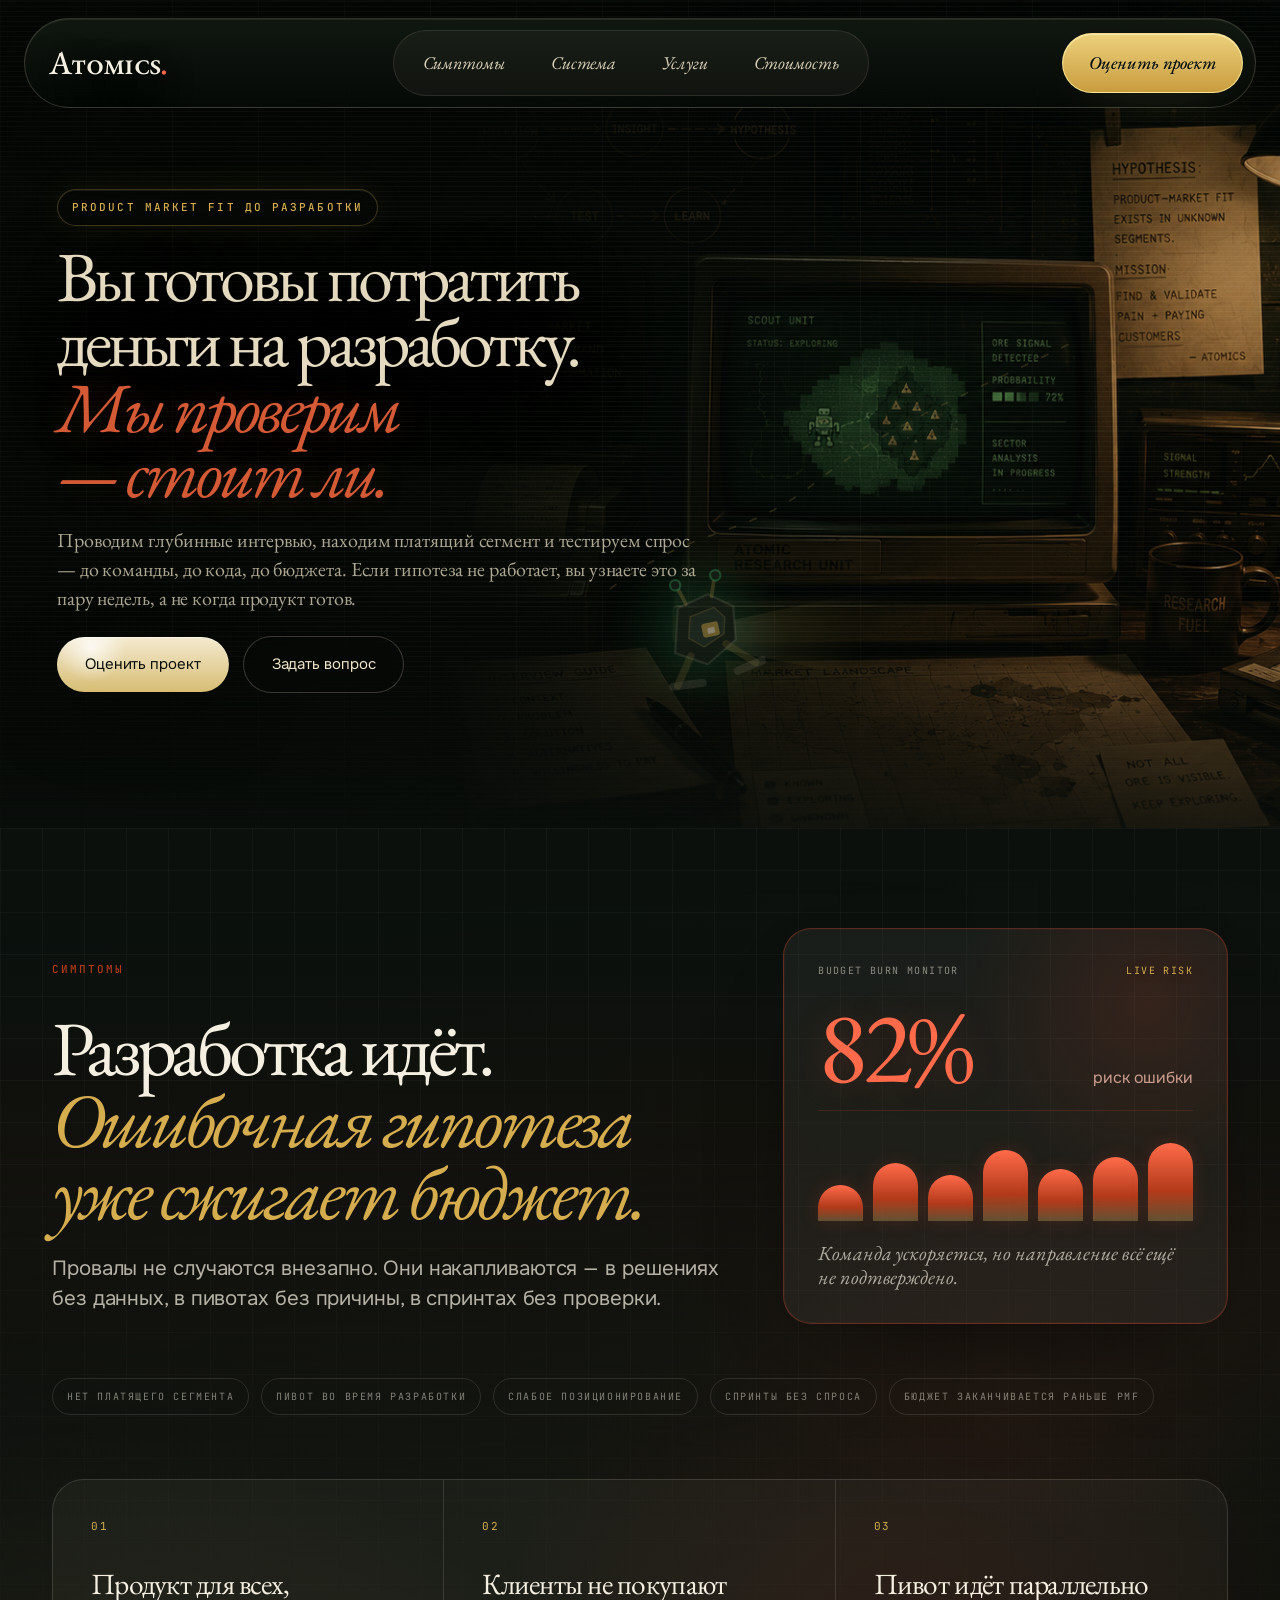
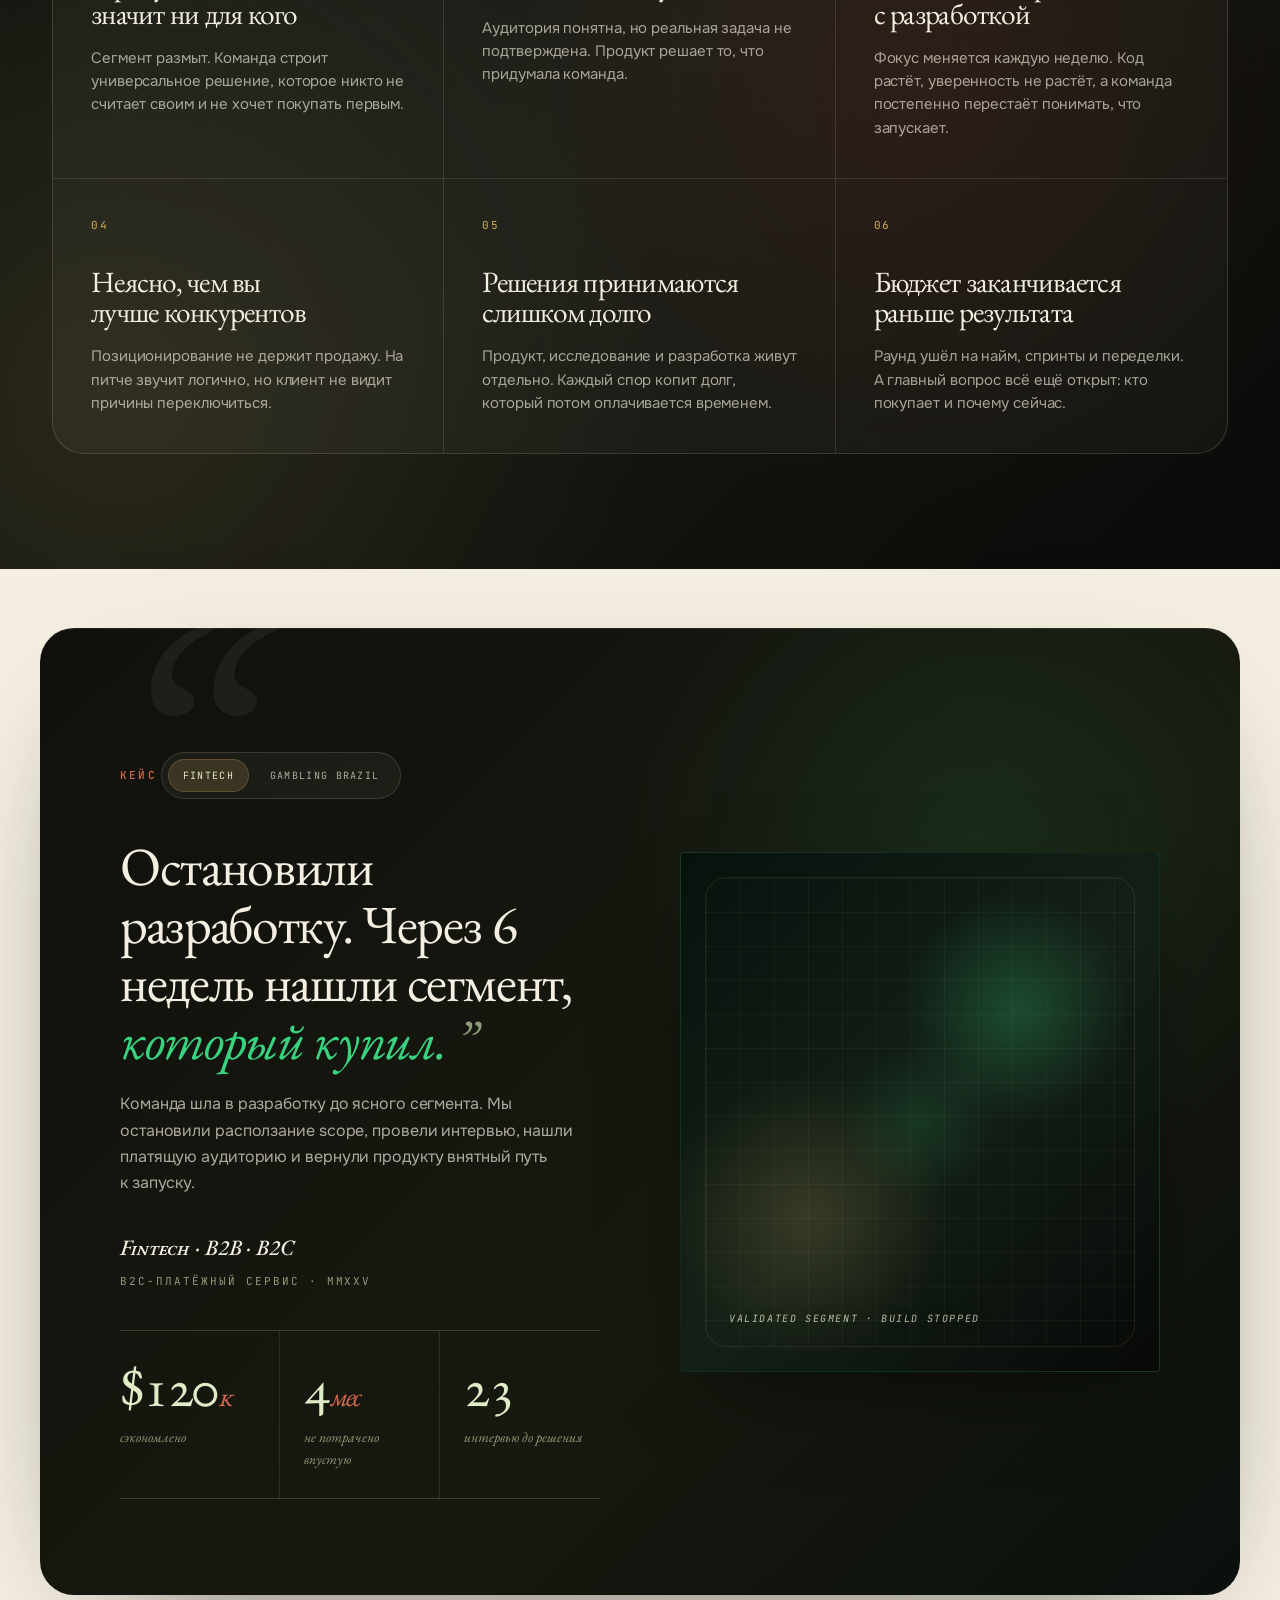
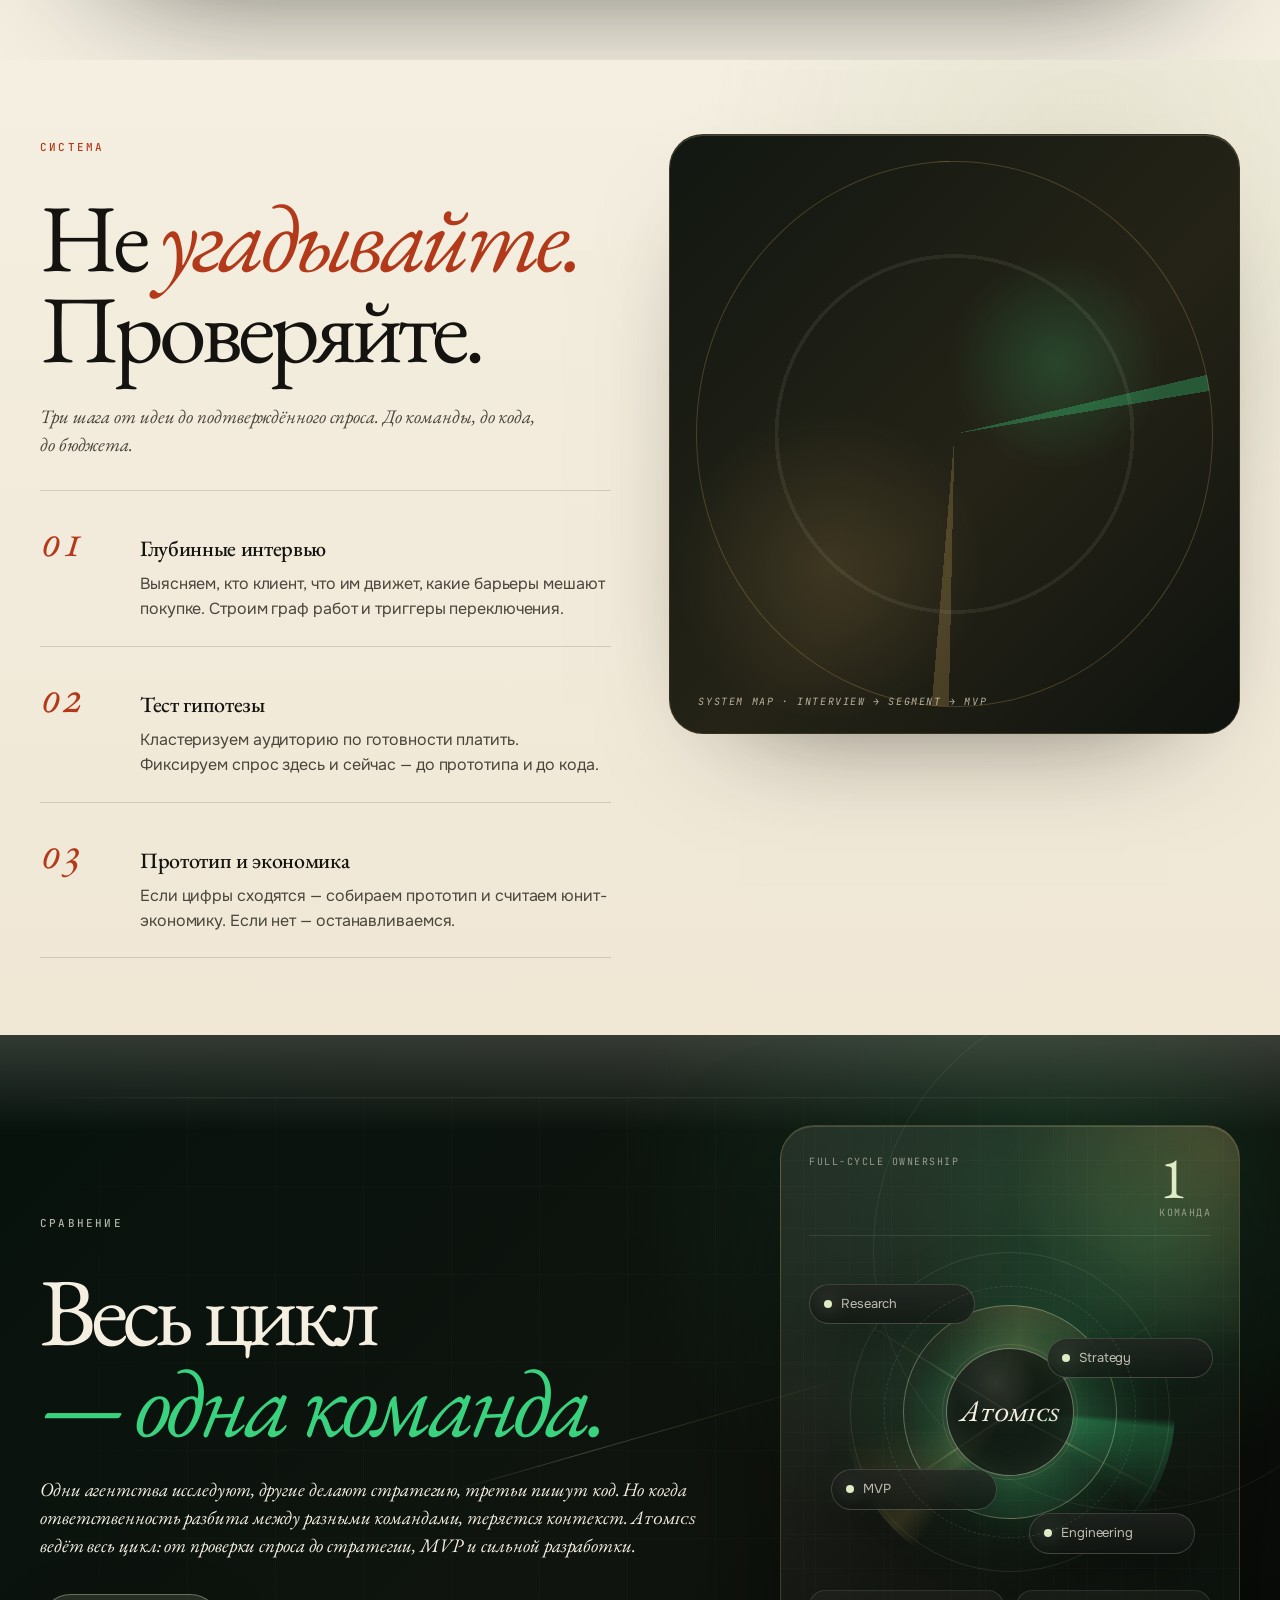
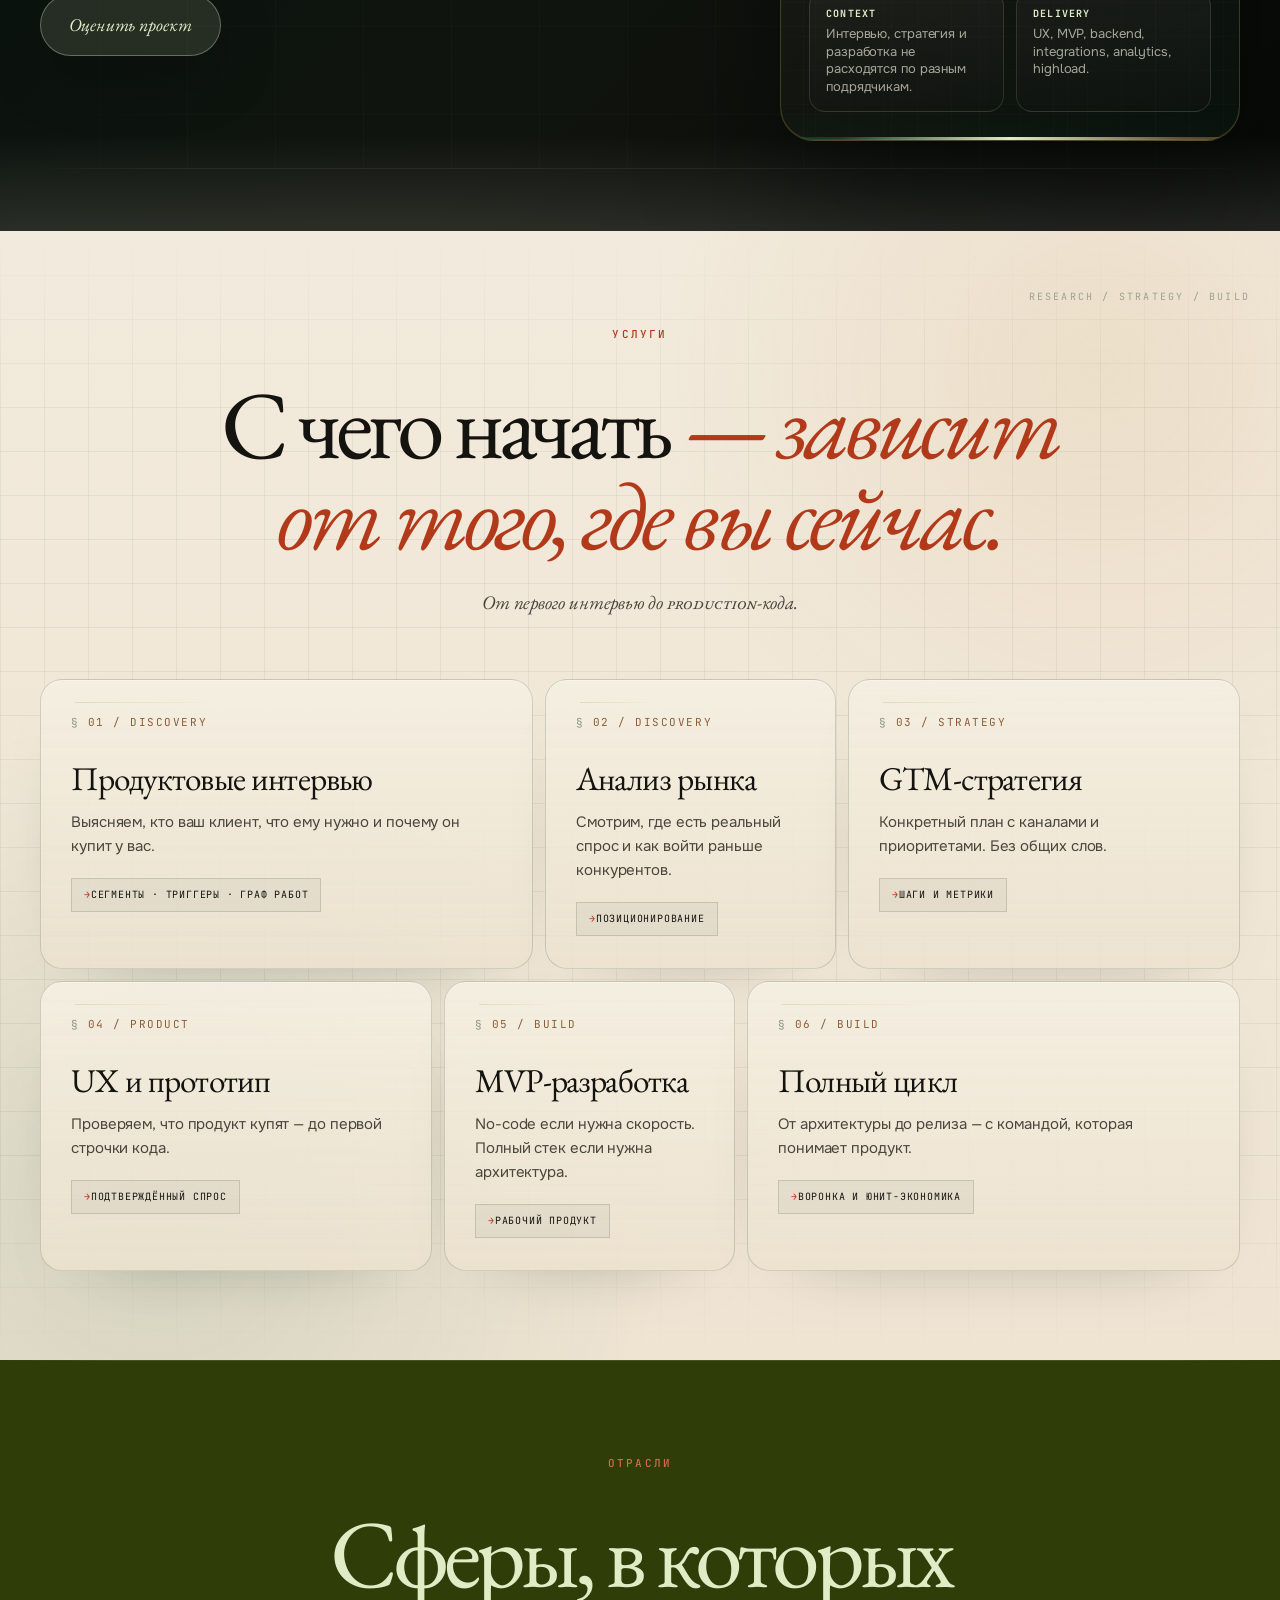
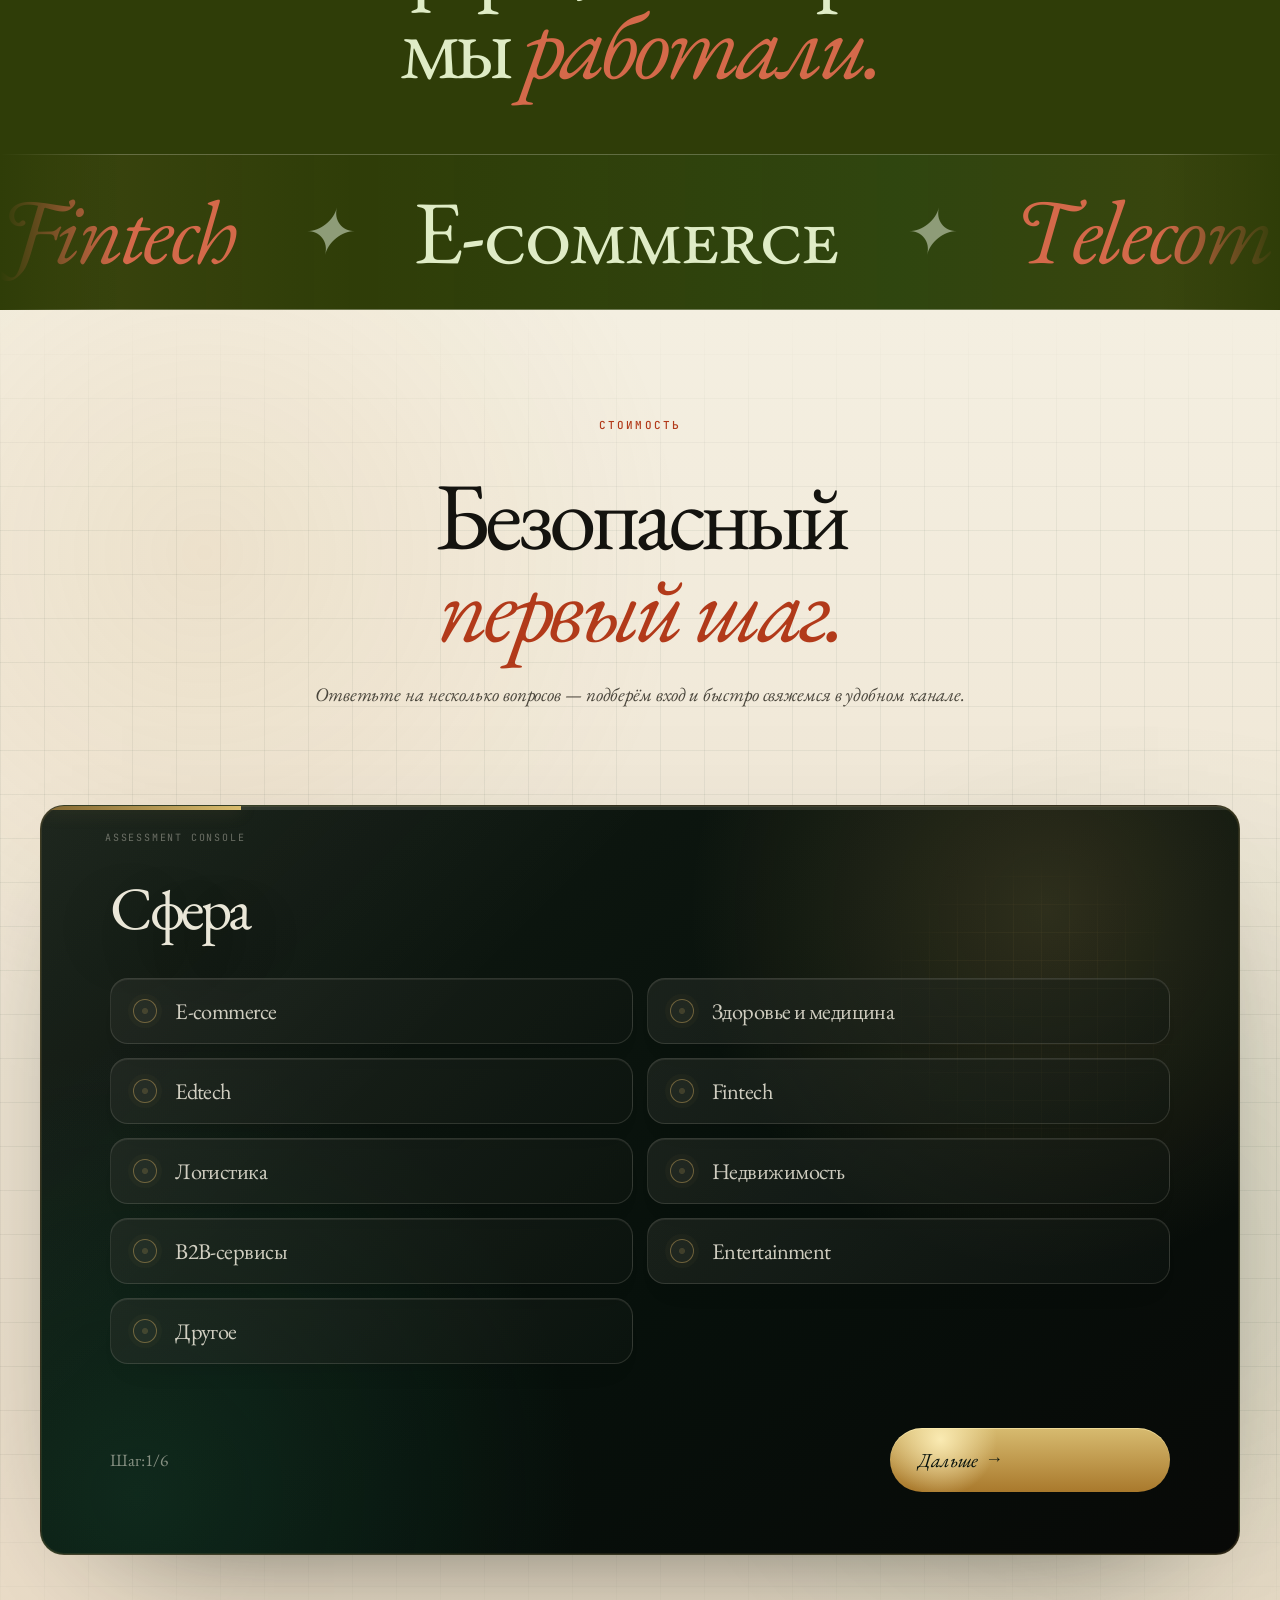
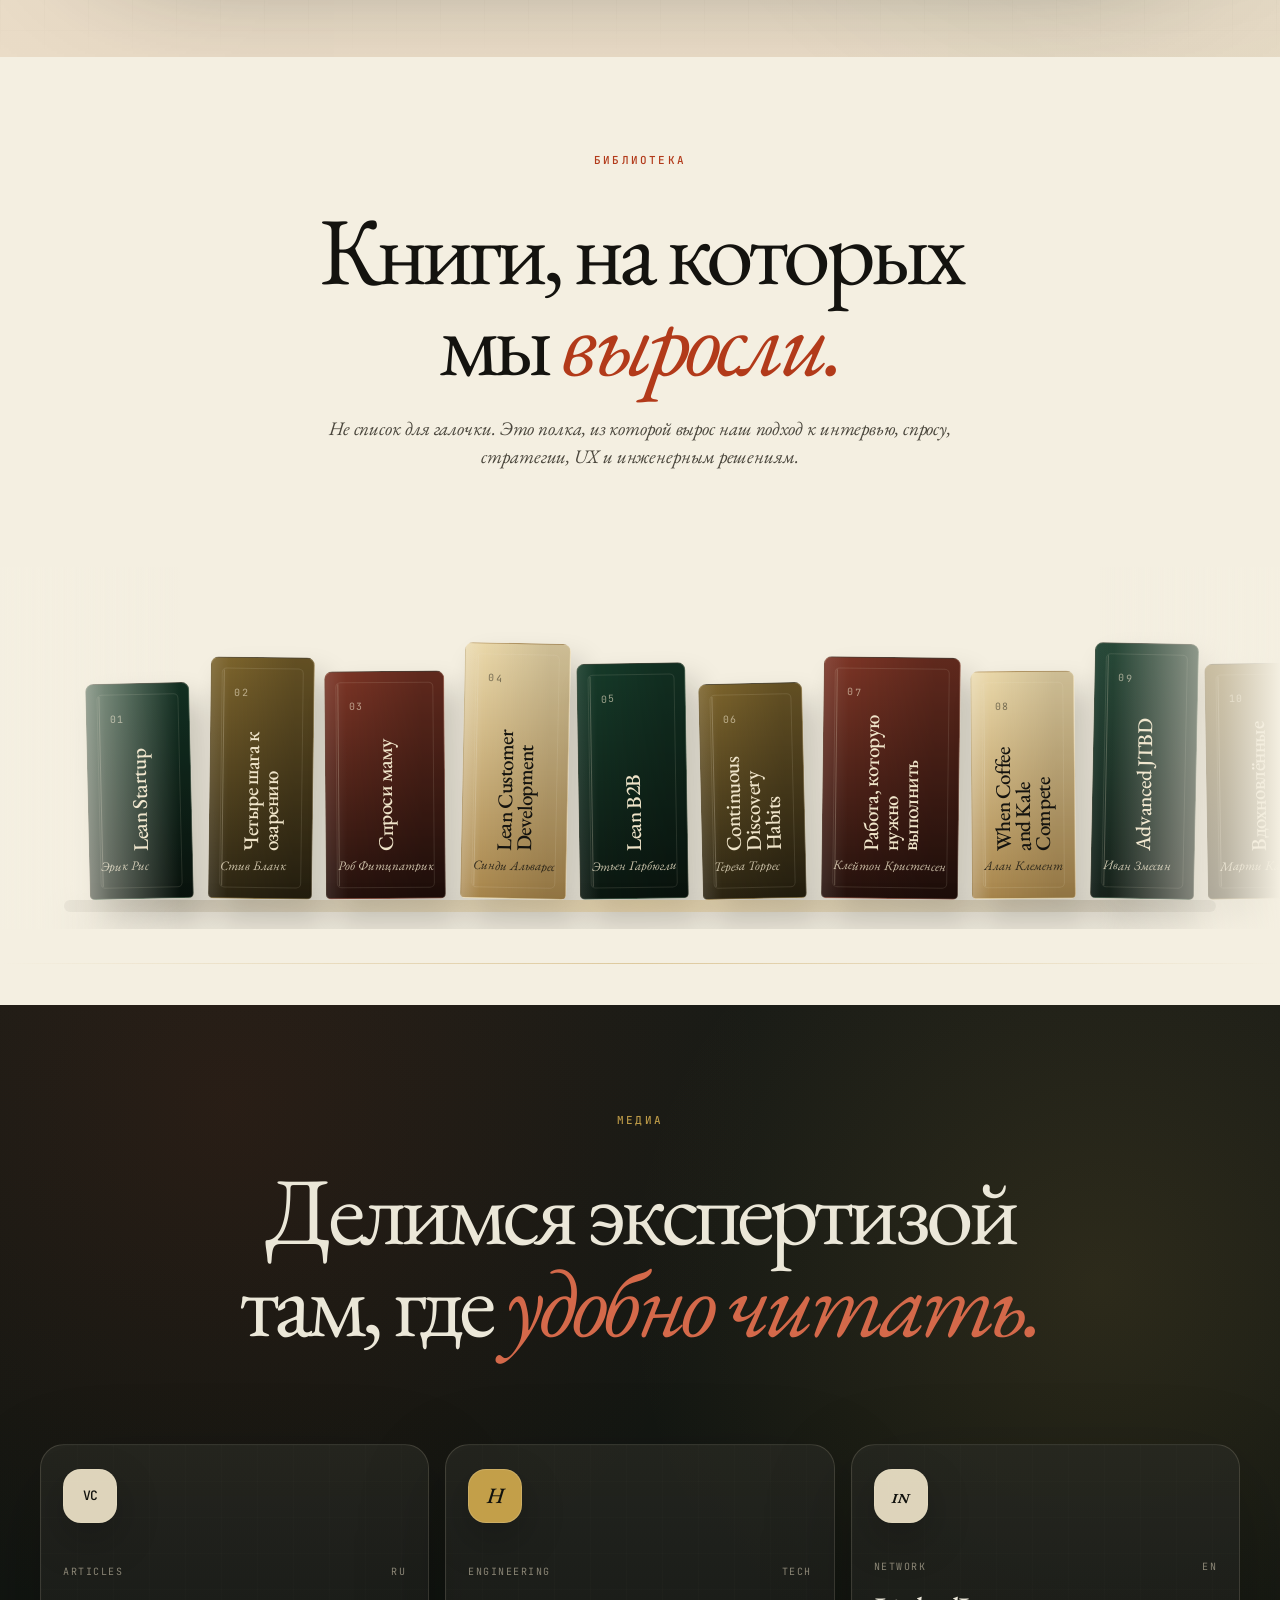
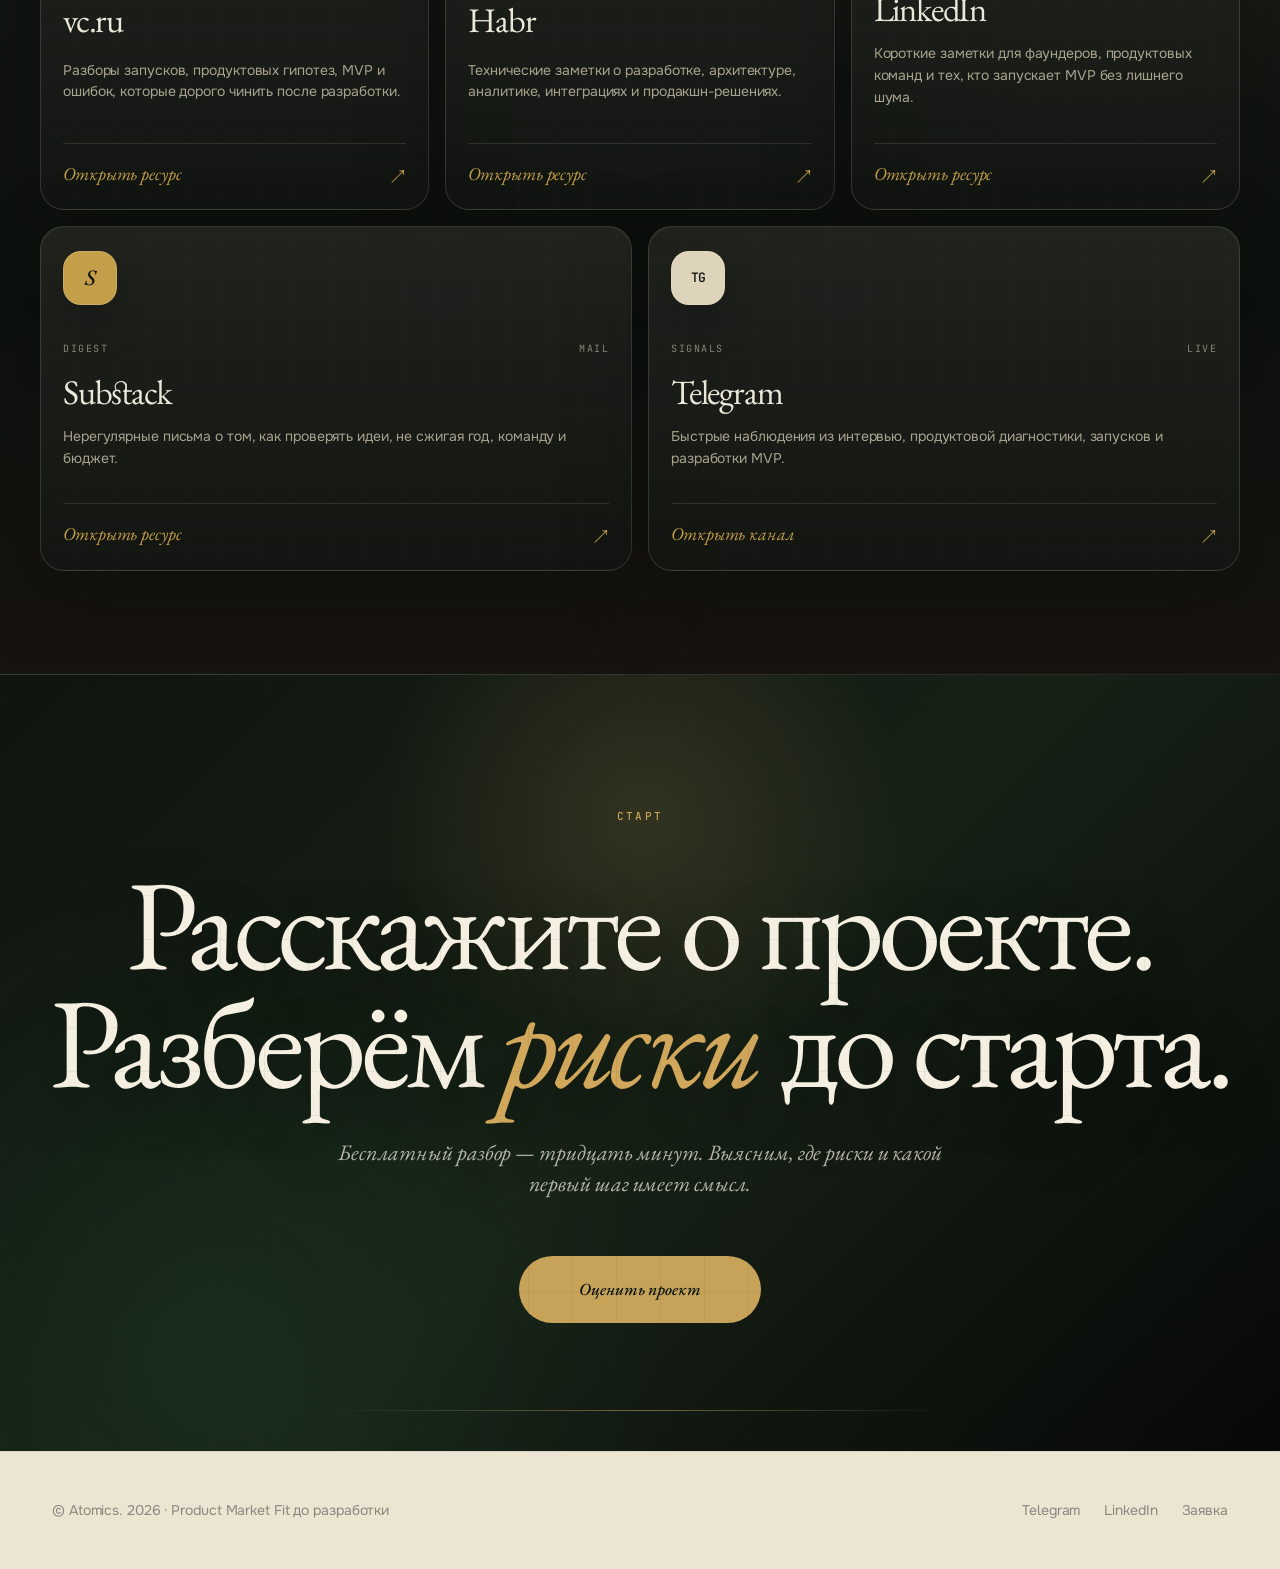
==== index.html @ ca7e8f93 "Update symptoms copy" ====
<!doctype html>
<html lang="ru">
<head>
<meta charset="utf-8" />
<meta name="viewport" content="width=device-width, initial-scale=1" />
<title>Atomics — Product Market Fit до разработки</title>
<meta name="description" content="Atomics проверяет product-market fit до разработки: интервью, сегмент, спрос, MVP и сильная инженерная реализация." />
<meta property="og:title" content="Atomics — Product Market Fit до разработки" />
<meta property="og:description" content="Проверяем гипотезу, находим платящий сегмент и только потом строим продукт." />
<meta property="og:type" content="website" />
<meta name="theme-color" content="#07100b" />
<link rel="icon" href="data:image/svg+xml,%3Csvg xmlns='http://www.w3.org/2000/svg' viewBox='0 0 64 64'%3E%3Crect width='64' height='64' rx='14' fill='%2307100b'/%3E%3Cpath d='M32 10 50 22v20L32 54 14 42V22Z' fill='none' stroke='%23d5ad4f' stroke-width='4'/%3E%3Ccircle cx='32' cy='32' r='8' fill='%23ba4727'/%3E%3C/svg%3E">
<link rel="preconnect" href="https://fonts.googleapis.com">
<link rel="preconnect" href="https://fonts.gstatic.com" crossorigin>
<link href="https://fonts.googleapis.com/css2?family=EB+Garamond:ital,wght@0,400;0,500;1,400;1,500&family=Onest:wght@400&family=JetBrains+Mono:wght@400;500&display=swap" rel="stylesheet">
<style>
:root {
  --paper: #F4EFE1;
  --paper-deep: #ECE5D2;
  --white: #FBF8EF;
  --black: #0F0E0B;
  --ink: #14130F;
  --ink-soft: #4A463C;
  --ink-mute: #8A8473;
  --line: rgba(15,14,11,0.14);
  --line-soft: rgba(15,14,11,0.08);
  --card: rgba(15,14,11,0.045);
  --card-strong: rgba(15,14,11,0.07);
  --olive: #485C11;
  --olive-hover: #5a721a;
  --olive-deep: #2F3D08;
  --sage: #8E9C78;
  --pale: #DFECC6;
  --rust: #B23A1A;
  --rust-soft: #D4694A;
  --serif: "EB Garamond", "Times New Roman", serif;
  --sans: "Onest", ui-sans-serif, system-ui, sans-serif;
  --mono: "JetBrains Mono", ui-monospace, "SF Mono", Menlo, monospace;
}

* { box-sizing: border-box; margin: 0; padding: 0; }
html { scroll-behavior: smooth; scroll-padding-top: 100px; max-width: 100%; overflow-x: clip; }
body {
  font-family: var(--sans);
  background: var(--paper);
  color: var(--ink);
  font-size: 16px;
  line-height: 1.55;
  -webkit-font-smoothing: antialiased;
  text-rendering: optimizeLegibility;
  font-feature-settings: "kern", "ss01";
  font-optical-sizing: auto;
  background-image:
    radial-gradient(circle at 20% 8%, rgba(178, 58, 26, 0.04), transparent 45%),
    radial-gradient(circle at 90% 70%, rgba(72, 92, 17, 0.045), transparent 50%);
  background-attachment: fixed;
  max-width: 100%;
  overflow-x: clip;
}
body::before {
  content: "";
  position: fixed; inset: 0;
  pointer-events: none;
  background-image: url("data:image/svg+xml;utf8,<svg xmlns='http://www.w3.org/2000/svg' width='180' height='180'><filter id='n'><feTurbulence type='fractalNoise' baseFrequency='0.85' numOctaves='2' stitchTiles='stitch'/><feColorMatrix values='0 0 0 0 0.06   0 0 0 0 0.05   0 0 0 0 0.04   0 0 0 0.16 0'/></filter><rect width='100%' height='100%' filter='url(%23n)'/></svg>");
  opacity: 0.45;
  mix-blend-mode: multiply;
  z-index: 1;
}
body > * { position: relative; z-index: 2; }
a { color: inherit; text-decoration: none; }
img { display: block; max-width: 100%; }
button { font-family: inherit; cursor: pointer; }

/* Garamond rendering */
.serif, h1, h2, h3, .num, .big-num, .calc-rec-title, .book-title, .dark-quote, .pullquote {
  font-feature-settings: "liga", "dlig", "kern";
}
em.swash, .italic-em {
  font-style: italic;
  font-family: var(--serif);
  font-feature-settings: "liga", "dlig", "swsh", "salt", "kern";
  color: var(--rust);
}

/* Tabular figures for stats */
.num, .big-num, .dark-stat .n, .calc-rec-title { font-variant-numeric: oldstyle-nums proportional-nums; }
.mono-num { font-family: var(--mono); font-variant-numeric: tabular-nums lining-nums; }

/* Decorative ornaments */
.ornament {
  text-align: center;
  font-family: var(--serif);
  font-style: italic;
  font-size: 28px;
  color: var(--ink-mute);
  letter-spacing: 1.2em;
  padding: 32px 0;
  user-select: none;
}
.ornament::before { content: "❋ ❋ ❋"; }
.ornament-rule {
  display: flex; align-items: center; justify-content: center;
  gap: 24px; padding: 48px 0;
}
.ornament-rule::before, .ornament-rule::after {
  content: ""; flex: 0 0 80px; height: 1px; background: var(--line);
}
.ornament-rule span {
  font-family: var(--serif); font-style: italic;
  font-size: 22px; color: var(--ink-mute);
}

.wrap { max-width: 1320px; margin: 0 auto; padding: 0 40px; }
@media (max-width: 720px) { .wrap { padding: 0 20px; } }

/* === TOP BAR === */
.topbar {
  padding: 32px 0;
  display: flex; align-items: center; justify-content: space-between;
}
.logo {
  font-family: var(--serif);
  font-weight: 500;
  font-size: 26px;
  letter-spacing: -0.015em;
  display: inline-flex; align-items: baseline; gap: 6px;
}
.logo em {
  font-style: italic;
  color: var(--rust);
  font-feature-settings: "swsh", "salt";
}
.logo::after {
  content: "·";
  margin-left: 4px;
  font-family: var(--mono);
  font-size: 11px;
  color: var(--ink-mute);
  letter-spacing: 0.1em;
  align-self: center;
}
.btn {
  display: inline-flex; align-items: center; gap: 10px;
  padding: 14px 28px;
  border-radius: 999px;
  font-family: var(--serif);
  font-size: 17px;
  font-weight: 500;
  font-style: italic;
  letter-spacing: -0.005em;
  border: 0; cursor: pointer;
  transition: background .25s, transform .25s, color .25s;
}
.btn-olive { background: var(--olive-deep); color: var(--paper); }
.btn-olive:hover { background: var(--rust); }
.btn-black { background: var(--ink); color: var(--paper); }
.btn-black:hover { background: var(--rust); }
.btn-ghost { background: transparent; color: var(--ink); border: 1px solid var(--ink); }
.btn-ghost:hover { border-color: var(--rust); color: var(--rust); }
.btn .arr {
  display: inline-block;
  font-size: 12px;
  transform: translateY(-1px);
}

/* === FLOATING NAV === */
.float-nav {
  position: fixed;
  top: 24px; left: 50%;
  transform: translateX(-50%);
  z-index: 100;
  display: flex; align-items: center; gap: 2px;
  padding: 6px;
  background: rgba(244, 239, 225, 0.82);
  backdrop-filter: blur(18px) saturate(140%);
  border: 1px solid var(--line);
  border-radius: 999px;
  box-shadow: 0 12px 40px -12px rgba(15,14,11,0.18);
}
.float-nav a {
  padding: 10px 20px;
  border-radius: 999px;
  font-family: var(--serif);
  font-size: 16px; font-weight: 400;
  font-style: italic;
  letter-spacing: 0.005em;
  transition: background .2s, color .2s;
}
.float-nav a:hover { background: rgba(0,0,0,0.06); }
.float-nav a.active { background: var(--card-strong); }
@media (max-width: 880px) {
  .float-nav { display: none; }
}

/* === HERO === */
.hero {
  padding: 40px 0 60px;
  text-align: center;
  position: relative;
}
.hero-eyebrow {
  font-family: var(--mono);
  font-size: 11px;
  letter-spacing: 0.18em;
  color: var(--ink-soft);
  text-transform: uppercase;
  margin-bottom: 56px;
  display: inline-flex; align-items: center; gap: 14px;
  opacity: 0; animation: rise .8s .1s ease-out forwards;
}
.hero-eyebrow::before, .hero-eyebrow::after {
  content: ""; width: 32px; height: 1px; background: var(--ink-mute);
}
.hero h1 {
  font-family: var(--serif);
  font-weight: 400;
  font-size: clamp(64px, 13vw, 200px);
  line-height: 0.92;
  letter-spacing: -0.035em;
  margin-bottom: 48px;
  font-feature-settings: "liga", "dlig", "kern", "salt";
  text-wrap: balance;
  opacity: 0; animation: rise 1s .25s cubic-bezier(.2,.7,.2,1) forwards;
}
.hero h1 em {
  font-style: italic;
  color: var(--rust);
  font-feature-settings: "liga", "dlig", "swsh", "salt";
  letter-spacing: -0.04em;
  display: inline-block;
  transform: translateY(0.02em);
}
.hero h1 .amp {
  font-style: italic;
  color: var(--olive);
  font-size: 0.85em;
  font-weight: 500;
}
.hero-lead {
  font-family: var(--serif);
  font-size: clamp(20px, 1.7vw, 24px);
  line-height: 1.5;
  color: var(--ink);
  max-width: 680px;
  margin: 0 auto 48px;
  font-weight: 400;
  letter-spacing: -0.005em;
  text-wrap: pretty;
  opacity: 0; animation: rise .9s .45s ease-out forwards;
}
.hero-lead .lead-em {
  font-style: italic;
  color: var(--olive-deep);
  font-feature-settings: "salt", "swsh";
}
.hero-actions {
  display: flex; gap: 14px; justify-content: center; flex-wrap: wrap;
  margin-bottom: 96px;
  opacity: 0; animation: rise .8s .65s ease-out forwards;
}

.hero-meta {
  display: flex; justify-content: space-between; align-items: baseline;
  font-family: var(--mono);
  font-size: 11px;
  letter-spacing: 0.12em;
  text-transform: uppercase;
  color: var(--ink-mute);
  margin-bottom: 16px;
  padding: 0 4px;
  opacity: 0; animation: rise .8s .8s ease-out forwards;
}
.hero-meta .filed { font-style: normal; }
.hero-meta em { font-family: var(--serif); font-style: italic; text-transform: none; font-size: 14px; letter-spacing: 0; color: var(--ink-soft); }

.hero-visual {
  position: relative;
  height: clamp(380px, 52vw, 620px);
  border-radius: 4px;
  overflow: hidden;
  background:
    radial-gradient(circle at 18% 20%, rgba(57,211,127,0.18), transparent 26%),
    linear-gradient(135deg, #0D1712, #1C2319 46%, #0C100D);
  filter: sepia(0.18) saturate(0.95) contrast(1.05);
  opacity: 0; animation: rise 1.1s .7s ease-out forwards;
  box-shadow: 0 30px 80px -30px rgba(15,14,11,0.4);
}
.hero-visual::after {
  content: "Vol. I — Issue 02 / Dossier on Demand";
  position: absolute;
  bottom: 24px; left: 28px;
  font-family: var(--serif);
  font-style: italic;
  font-size: 18px;
  color: rgba(244, 239, 225, 0.92);
  letter-spacing: -0.005em;
}

@keyframes rise {
  from { opacity: 0; transform: translateY(24px); filter: blur(4px); }
  to { opacity: 1; transform: none; filter: none; }
}

/* === TRUSTED === */
.trusted {
  padding: 96px 0 40px;
  text-align: center;
}
.trusted-label {
  font-family: var(--serif);
  font-style: italic;
  font-size: 22px;
  color: var(--ink-soft);
  margin-bottom: 40px;
  letter-spacing: -0.005em;
}
.trusted-row {
  display: grid;
  grid-template-columns: repeat(3, 1fr);
  gap: 48px;
  padding: 56px 0;
  border-top: 1px solid var(--ink);
  border-bottom: 1px solid var(--ink);
  position: relative;
}
.trusted-row::before, .trusted-row::after {
  content: ""; position: absolute; left: 0; right: 0; height: 1px;
  background: var(--ink);
}
.trusted-row::before { top: 4px; }
.trusted-row::after { bottom: 4px; }
.trusted-item {
  position: relative;
  padding: 0 16px;
}
.trusted-item + .trusted-item::before {
  content: ""; position: absolute; left: 0; top: 12%; bottom: 12%;
  width: 1px; background: var(--line);
}
.trusted-item .num {
  font-family: var(--serif);
  font-size: clamp(56px, 7.5vw, 104px);
  line-height: 1;
  font-weight: 400;
  letter-spacing: -0.04em;
  margin-bottom: 14px;
  font-variant-numeric: oldstyle-nums;
}
.trusted-item .num em {
  font-style: italic;
  color: var(--rust);
  font-feature-settings: "swsh";
  font-size: 0.7em;
  margin-left: 4px;
}
.trusted-item .label {
  font-family: var(--serif);
  font-style: italic;
  font-size: 16px;
  color: var(--ink-soft);
  line-height: 1.35;
  max-width: 220px;
  margin: 0 auto;
}
@media (max-width: 720px) {
  .trusted-row { grid-template-columns: 1fr; gap: 32px; }
}

/* === SECTION === */
section { padding: 140px 0; }
@media (max-width: 720px) { section { padding: 88px 0; } }

.eyebrow {
  font-family: var(--mono);
  font-size: 11px;
  letter-spacing: 0.18em;
  color: var(--rust);
  text-transform: uppercase;
  margin-bottom: 36px;
  display: inline-flex; align-items: center; gap: 12px;
  font-weight: 500;
}
.eyebrow::before {
  content: none;
  font-family: var(--serif);
  font-style: italic;
  font-size: 18px;
  color: var(--olive);
  letter-spacing: 0;
  text-transform: none;
}
.eyebrow-center { display: inline-flex; }
.eyebrow-center-wrap { text-align: center; }

.section-title {
  font-family: var(--serif);
  font-weight: 400;
  font-size: clamp(48px, 7.5vw, 112px);
  line-height: 0.96;
  letter-spacing: -0.035em;
  margin-bottom: 28px;
  font-feature-settings: "liga", "dlig", "kern", "salt";
  text-wrap: balance;
}
.section-title em {
  font-style: italic;
  color: var(--rust);
  font-feature-settings: "swsh", "salt";
}
.section-title .accent-olive {
  font-style: italic;
  color: var(--olive);
}
.section-sub {
  font-family: var(--serif);
  font-size: clamp(18px, 1.5vw, 22px);
  color: var(--ink-soft);
  max-width: 660px;
  line-height: 1.45;
  font-style: italic;
  letter-spacing: -0.005em;
  text-wrap: pretty;
}

.section-head { margin-bottom: 96px; }
.section-head-center { text-align: center; }
.section-head-center .section-sub { margin: 0 auto; }
.section-head-center .eyebrow { justify-content: center; }

/* === BENEFITS === */
.benefits-grid {
  display: grid;
  grid-template-columns: repeat(4, 1fr);
  gap: 0;
  border-top: 1px solid var(--ink);
  border-bottom: 1px solid var(--ink);
}
.benefit {
  padding: 36px 28px 40px;
  min-height: 320px;
  display: flex; flex-direction: column;
  border-right: 1px solid var(--line);
  position: relative;
}
.benefit:last-child { border-right: 0; }
.benefit-icon {
  font-family: var(--serif);
  font-style: italic;
  font-size: 56px;
  font-weight: 400;
  color: var(--rust);
  line-height: 1;
  margin-bottom: auto;
  font-variant-numeric: oldstyle-nums;
  letter-spacing: -0.04em;
  display: inline-flex; align-items: baseline;
  background: none; width: auto; height: auto; border-radius: 0;
}
.benefit-icon::before {
  content: "№";
  font-style: italic;
  font-size: 22px;
  color: var(--ink-mute);
  margin-right: 4px;
  font-weight: 500;
}
.benefit-title {
  font-family: var(--serif);
  font-weight: 400;
  font-size: 30px;
  line-height: 1.05;
  letter-spacing: -0.02em;
  margin: 36px 0 14px;
}
.benefit-text {
  font-size: 15px;
  color: var(--ink-soft);
  line-height: 1.6;
  font-family: var(--sans);
  text-wrap: pretty;
}
@media (max-width: 1024px) { .benefits-grid { grid-template-columns: repeat(2, 1fr); } }
@media (max-width: 600px) { .benefits-grid { grid-template-columns: 1fr; } }

/* === BIG PICTURE === */
.bigpic {
  display: grid;
  grid-template-columns: 1fr 1fr;
  gap: 80px;
  align-items: center;
}
.bigpic-img {
  height: clamp(380px, 52vw, 600px);
  border-radius: 4px;
  background:
    radial-gradient(circle at 68% 38%, rgba(57,211,127,0.18), transparent 20%),
    linear-gradient(135deg, #111711, #252317 56%, #0E120E);
  filter: sepia(0.18) saturate(0.9) contrast(1.05);
  box-shadow: 0 30px 80px -30px rgba(15,14,11,0.4);
  position: relative;
}
.bigpic-img::after {
  content: "Plate I.";
  position: absolute;
  bottom: 18px; left: 22px;
  font-family: var(--serif);
  font-style: italic;
  font-size: 16px;
  color: rgba(244, 239, 225, 0.9);
}
.numbered-list { margin-top: 32px; }
.numbered-item {
  display: grid;
  grid-template-columns: 72px 1fr;
  gap: 28px;
  padding: 28px 0;
  border-top: 1px solid var(--line);
  align-items: baseline;
}
.numbered-item:last-child { border-bottom: 1px solid var(--line); }
.numbered-num {
  font-family: var(--serif);
  font-style: italic;
  font-size: 48px;
  font-weight: 400;
  color: var(--rust);
  line-height: 1;
  font-variant-numeric: oldstyle-nums;
  letter-spacing: -0.02em;
}
.numbered-text {
  font-size: 16px;
  line-height: 1.55;
  color: var(--ink-soft);
}
.numbered-text strong {
  display: block;
  font-family: var(--serif);
  font-style: normal;
  font-weight: 500;
  font-size: 22px;
  letter-spacing: -0.015em;
  color: var(--ink);
  margin-bottom: 6px;
}
@media (max-width: 880px) { .bigpic { grid-template-columns: 1fr; gap: 40px; } }

/* === COMPARE === */
.compare {
  border: 1px solid var(--ink);
  border-radius: 4px;
  overflow: hidden;
  background: var(--white);
}
.compare-row {
  display: grid;
  grid-template-columns: 1.2fr 1fr 1fr 1fr;
}
.compare-row + .compare-row { border-top: 1px solid var(--line); }
.compare-cell {
  padding: 22px 24px;
  font-size: 15px;
  display: flex; align-items: center; gap: 10px;
  font-family: var(--sans);
  line-height: 1.5;
}
.compare-cell + .compare-cell { border-left: 1px solid var(--line); }
.compare-head .compare-cell {
  font-family: var(--serif);
  font-style: italic;
  font-size: 18px;
  letter-spacing: -0.005em;
  color: var(--ink);
  background: var(--paper-deep);
  padding: 22px 24px;
  text-transform: none;
}
.compare-head .compare-cell.us { color: var(--olive); font-weight: 500; font-style: italic; }
.check { color: var(--olive); font-weight: 600; }
.cross { color: var(--ink-mute); font-weight: 600; }
.compare .us-col { background: rgba(72, 92, 17, 0.04); }
@media (max-width: 880px) {
  .compare-row { grid-template-columns: 1.2fr 1fr; }
  .compare-cell:nth-child(3), .compare-cell:nth-child(4) { display: none; }
}

.compare-section {
  background: var(--black);
  color: var(--paper);
  padding: clamp(72px, 8vw, 120px) 0;
  margin: clamp(64px, 8vw, 110px) 0;
}
.compare-section .section-title,
.compare-section .section-sub { color: var(--paper); }
.compare-section .section-title em { color: var(--pale); }
.compare-section .eyebrow {
  border-color: rgba(244,239,225,0.22);
  color: rgba(244,239,225,0.72);
}
.compare-section .compare {
  background: rgba(244,239,225,0.055);
  border-color: rgba(244,239,225,0.14);
  border-radius: 32px;
  box-shadow: 0 40px 90px rgba(0,0,0,0.38);
}
.compare-section .compare-row {
  grid-template-columns: 1.1fr 1fr 0.9fr 0.9fr;
}
.compare-section .compare-row + .compare-row {
  border-top-color: rgba(244,239,225,0.12);
}
.compare-section .compare-cell {
  color: rgba(244,239,225,0.78);
  border-color: rgba(244,239,225,0.12);
  font-size: 15px;
}
.compare-section .compare-cell + .compare-cell {
  border-left-color: rgba(244,239,225,0.12);
}
.compare-section .compare-head .compare-cell {
  color: rgba(244,239,225,0.52);
  background: rgba(244,239,225,0.04);
}
.compare-section .compare-head .compare-cell.us,
.compare-section .compare .us-col {
  background: rgba(223,236,198,0.12);
  color: var(--pale);
}
.compare-section .check {
  color: var(--pale);
  font-weight: 600;
}
.compare-section .cross {
  color: rgba(244,239,225,0.36);
}
@media (max-width: 760px) {
  .compare-section .compare-row { grid-template-columns: 1fr 1fr; }
  .compare-section .compare-cell:nth-child(3),
  .compare-section .compare-cell:nth-child(4) { display: none; }
}
.compare-stage {
  display: grid;
  grid-template-columns: minmax(0, 1fr) minmax(340px, 460px);
  gap: clamp(32px, 5vw, 72px);
  align-items: center;
  margin-bottom: clamp(42px, 6vw, 86px);
}
.compare-stage .section-head { margin: 0; }
.compare-copy .eyebrow { margin-bottom: 34px; }
.compare-copy .section-title {
  max-width: 1020px;
}
.compare-cta {
  display: inline-flex;
  align-items: center;
  gap: 12px;
  margin-top: 34px;
  padding: 16px 28px;
  border: 1px solid rgba(223,236,198,0.34);
  border-radius: 999px;
  background: rgba(223,236,198,0.12);
  color: var(--pale);
  font-family: var(--serif);
  font-size: 18px;
  font-style: italic;
  box-shadow: 0 22px 60px rgba(0,0,0,0.22);
  transition: transform .25s cubic-bezier(.22,1,.36,1), background .25s, border-color .25s;
}
.compare-cta:hover {
  transform: translateY(-2px);
  border-color: rgba(223,236,198,0.58);
  background: rgba(223,236,198,0.18);
}
.engineering-signal {
  position: relative;
  overflow: hidden;
  border: 1px solid rgba(223,236,198,0.22);
  border-radius: 34px;
  min-height: 470px;
  padding: 28px;
  background:
    radial-gradient(circle at 50% 48%, rgba(223,236,198,0.16), transparent 34%),
    radial-gradient(circle at 88% 0%, rgba(213,173,79,0.16), transparent 30%),
    linear-gradient(135deg, rgba(244,239,225,0.075), rgba(244,239,225,0.025));
  box-shadow: 0 42px 110px rgba(0,0,0,0.34);
}
.engineering-signal::before {
  content: "";
  position: absolute;
  inset: 0;
  background:
    linear-gradient(90deg, rgba(244,239,225,0.04) 1px, transparent 1px),
    linear-gradient(rgba(244,239,225,0.035) 1px, transparent 1px);
  background-size: 34px 34px;
  opacity: 0.58;
}
.engineering-signal::after {
  content: "";
  position: absolute;
  inset: auto -24% 0;
  height: 2px;
  background: linear-gradient(90deg, transparent, var(--pale), transparent);
  animation: engineSweep 4.8s ease-in-out infinite;
}
.engineering-signal span,
.engine-top span,
.lane-card span,
.engine-grid span {
  display: block;
  font-family: var(--mono);
  font-size: 10px;
  letter-spacing: 0.15em;
  text-transform: uppercase;
}
.engineering-signal > span,
.engine-top span,
.lane-card span {
  color: rgba(244,239,225,0.56);
}
.signal-top,
.ownership-map,
.signal-footer {
  position: relative;
  z-index: 1;
}
.signal-top {
  display: flex;
  align-items: flex-start;
  justify-content: space-between;
  gap: 20px;
}
.signal-top > span {
  display: block;
  font-family: var(--mono);
  font-size: 10px;
  letter-spacing: 0.15em;
  text-transform: uppercase;
  color: rgba(244,239,225,0.56);
}
.signal-top strong {
  display: block;
  font-family: var(--serif);
  font-weight: 400;
  font-size: clamp(42px, 4.6vw, 72px);
  line-height: 0.8;
  color: var(--pale);
}
.signal-top strong small {
  display: block;
  margin-top: 8px;
  font-family: var(--mono);
  font-size: 10px;
  letter-spacing: 0.14em;
  text-transform: uppercase;
  color: rgba(244,239,225,0.5);
}
.ownership-map {
  height: 290px;
  margin: 28px 0 24px;
}
.ownership-orbit {
  position: absolute;
  left: 50%;
  top: 50%;
  width: 190px;
  aspect-ratio: 1;
  transform: translate(-50%, -50%);
  border: 1px solid rgba(223,236,198,0.28);
  border-radius: 50%;
  background: radial-gradient(circle, rgba(223,236,198,0.16), rgba(223,236,198,0.035) 68%);
  box-shadow: 0 0 72px rgba(66,210,121,0.09);
}
.ownership-orbit::before,
.ownership-orbit::after {
  content: "";
  position: absolute;
  inset: -42px;
  border: 1px solid rgba(244,239,225,0.08);
  border-radius: 50%;
}
.ownership-orbit::after {
  inset: 34px;
  border-color: rgba(213,173,79,0.18);
}
.ownership-core {
  position: absolute;
  left: 50%;
  top: 50%;
  width: 118px;
  height: 118px;
  transform: translate(-50%, -50%);
  display: grid;
  place-items: center;
  border-radius: 50%;
  background: rgba(7,11,8,0.68);
  border: 1px solid rgba(223,236,198,0.34);
  color: var(--paper);
  font-family: var(--serif);
  font-size: 30px;
  font-style: italic;
  box-shadow: inset 0 0 34px rgba(223,236,198,0.1);
}
.ownership-node {
  position: absolute;
  width: 154px;
  padding: 12px 14px;
  border: 1px solid rgba(244,239,225,0.14);
  border-radius: 999px;
  background: rgba(15,14,11,0.58);
  color: rgba(244,239,225,0.76);
  font-size: 13px;
  line-height: 1.1;
  backdrop-filter: blur(10px);
  animation: trackFloat 5.6s ease-in-out infinite;
}
.ownership-node::before {
  content: "";
  display: inline-block;
  width: 8px;
  height: 8px;
  margin-right: 9px;
  border-radius: 50%;
  background: var(--pale);
  box-shadow: 0 0 20px rgba(223,236,198,0.55);
}
.ownership-node.research { left: 0; top: 20px; }
.ownership-node.strategy { right: 0; top: 72px; animation-delay: -1.1s; }
.ownership-node.mvp { left: 18px; bottom: 48px; animation-delay: -2.2s; }
.ownership-node.engineering { right: 12px; bottom: 4px; animation-delay: -3.3s; }
.ownership-line {
  position: absolute;
  left: 50%;
  top: 50%;
  width: 42%;
  height: 1px;
  transform-origin: left center;
  background: linear-gradient(90deg, rgba(223,236,198,0.46), transparent);
}
.line-a { transform: rotate(212deg); }
.line-b { transform: rotate(328deg); }
.line-c { transform: rotate(146deg); }
.line-d { transform: rotate(28deg); }
.signal-footer {
  display: grid;
  grid-template-columns: 1fr 1fr;
  gap: 10px;
}
.signal-footer p {
  padding: 14px;
  border: 1px solid rgba(244,239,225,0.1);
  border-radius: 16px;
  background: rgba(0,0,0,0.14);
  color: rgba(244,239,225,0.66);
  font-size: 13px;
  line-height: 1.35;
}
.signal-footer p strong {
  display: block;
  margin-bottom: 5px;
  color: var(--pale);
  font-family: var(--mono);
  font-size: 10px;
  letter-spacing: 0.12em;
  text-transform: uppercase;
}
.capability-strip {
  display: grid;
  grid-template-columns: repeat(3, 1fr);
  gap: 1px;
  margin-top: 34px;
  overflow: hidden;
  border: 1px solid rgba(244,239,225,0.13);
  border-radius: 24px;
  background: rgba(244,239,225,0.13);
}
.capability-card {
  min-height: 150px;
  padding: 22px 22px 20px;
  background: rgba(244,239,225,0.055);
}
.capability-card span {
  display: block;
  font-family: var(--mono);
  font-size: 10px;
  letter-spacing: 0.15em;
  text-transform: uppercase;
  color: rgba(223,236,198,0.58);
}
.capability-card strong {
  display: block;
  margin-top: 14px;
  font-family: var(--serif);
  font-size: clamp(28px, 2.8vw, 40px);
  font-weight: 400;
  line-height: 0.98;
  letter-spacing: -0.025em;
  color: var(--paper);
}
.capability-card p {
  margin-top: 12px;
  color: rgba(244,239,225,0.62);
  font-size: 14px;
  line-height: 1.45;
}
.compare-system {
  display: grid;
  grid-template-columns: minmax(280px, 0.76fr) minmax(0, 1.24fr);
  gap: 0;
  border: 1px solid rgba(244,239,225,0.14);
  border-radius: 34px;
  overflow: hidden;
  background:
    linear-gradient(rgba(244,239,225,0.04) 1px, transparent 1px),
    linear-gradient(90deg, rgba(244,239,225,0.04) 1px, transparent 1px),
    rgba(244,239,225,0.04);
  background-size: 38px 38px, 38px 38px, auto;
  box-shadow: 0 46px 120px rgba(0,0,0,0.42);
}
.market-lanes {
  display: grid;
  border-right: 1px solid rgba(244,239,225,0.14);
}
.lane-card {
  padding: clamp(24px, 3vw, 34px);
  border-bottom: 1px solid rgba(244,239,225,0.12);
  background: rgba(15,14,11,0.22);
}
.lane-card:last-child { border-bottom: 0; }
.lane-card h3 {
  margin-top: 18px;
  font-family: var(--serif);
  font-size: clamp(28px, 3vw, 42px);
  font-weight: 400;
  line-height: 0.98;
  color: rgba(244,239,225,0.9);
}
.lane-card p {
  margin-top: 16px;
  color: rgba(244,239,225,0.58);
  line-height: 1.5;
}
.lane-card ul {
  display: flex;
  flex-wrap: wrap;
  gap: 8px;
  margin-top: 22px;
  padding: 0;
  list-style: none;
}
.lane-card li {
  border: 1px solid rgba(244,239,225,0.12);
  border-radius: 999px;
  padding: 7px 10px;
  color: rgba(244,239,225,0.48);
  font-size: 12px;
}
.atomics-engine {
  position: relative;
  overflow: hidden;
  min-height: 720px;
  padding: clamp(26px, 3.8vw, 52px);
  background:
    radial-gradient(circle at 50% 34%, rgba(223,236,198,0.2), transparent 26%),
    radial-gradient(circle at 78% 12%, rgba(212,105,74,0.14), transparent 28%);
}
.atomics-engine::before {
  content: "";
  position: absolute;
  inset: 0;
  background: linear-gradient(110deg, transparent 12%, rgba(244,239,225,0.07) 48%, transparent 72%);
  transform: translateX(-80%);
  animation: engineLight 8s ease-in-out infinite;
}
.engine-top,
.engine-core,
.engine-grid {
  position: relative;
  z-index: 1;
}
.engine-top {
  display: flex;
  justify-content: space-between;
  gap: 16px;
  color: rgba(244,239,225,0.58);
}
.engine-top em {
  font-family: var(--serif);
  font-size: 20px;
  color: var(--pale);
}
.engine-note {
  position: relative;
  z-index: 1;
  max-width: 620px;
  margin: 28px auto 22px;
  text-align: center;
  font-family: var(--serif);
  font-size: clamp(20px, 2vw, 28px);
  line-height: 1.14;
  color: rgba(244,239,225,0.82);
}
.engine-note em {
  color: var(--rust-soft);
  font-style: italic;
}
.engine-core {
  height: clamp(300px, 34vw, 420px);
  margin: clamp(28px, 4vw, 52px) 0;
}
.core-ring {
  position: absolute;
  left: 50%;
  top: 50%;
  width: clamp(150px, 18vw, 230px);
  aspect-ratio: 1;
  transform: translate(-50%, -50%);
  border-radius: 50%;
  display: grid;
  place-items: center;
  border: 1px solid rgba(223,236,198,0.38);
  background:
    radial-gradient(circle, rgba(223,236,198,0.2), rgba(244,239,225,0.04) 70%);
  color: var(--paper);
  font-family: var(--serif);
  font-size: clamp(36px, 4.6vw, 64px);
  font-style: italic;
  box-shadow: 0 0 80px rgba(223,236,198,0.12);
}
.core-track {
  position: absolute;
  width: min(36%, 260px);
  border: 1px solid rgba(244,239,225,0.14);
  border-radius: 999px;
  padding: 13px 16px;
  background: rgba(15,14,11,0.44);
  color: rgba(244,239,225,0.7);
  font-size: 13px;
  animation: trackFloat 5.4s ease-in-out infinite;
}
.core-track::before {
  content: "";
  display: inline-block;
  width: 8px;
  height: 8px;
  margin-right: 10px;
  border-radius: 50%;
  background: var(--pale);
  box-shadow: 0 0 20px rgba(223,236,198,0.65);
}
.track-a { left: 2%; top: 13%; }
.track-b { right: 3%; top: 24%; animation-delay: -1.2s; }
.track-c { left: 7%; bottom: 17%; animation-delay: -2.1s; }
.track-d { right: 1%; bottom: 12%; animation-delay: -3.2s; }
.engine-grid {
  display: grid;
  grid-template-columns: repeat(4, 1fr);
  border-top: 1px solid rgba(244,239,225,0.14);
}
.engine-grid div {
  padding: 26px 22px 0;
  border-right: 1px solid rgba(244,239,225,0.12);
}
.engine-grid div:last-child { border-right: 0; }
.engine-grid span { color: var(--rust-soft); margin-bottom: 14px; }
.engine-grid strong {
  display: block;
  color: var(--paper);
  font-family: var(--serif);
  font-size: clamp(24px, 2.3vw, 34px);
  font-weight: 400;
  line-height: 1.02;
}
.engine-grid p {
  margin-top: 12px;
  color: rgba(244,239,225,0.58);
  font-size: 14px;
  line-height: 1.45;
}
@keyframes engineLight {
  0%, 38% { transform: translateX(-82%); opacity: 0; }
  52% { opacity: 1; }
  100% { transform: translateX(82%); opacity: 0; }
}
@keyframes engineSweep {
  0%, 100% { transform: translateX(-25%); opacity: 0.1; }
  50% { transform: translateX(25%); opacity: 1; }
}
@keyframes trackFloat {
  0%, 100% { transform: translateY(0); }
  50% { transform: translateY(-8px); }
}
@media (max-width: 980px) {
  .compare-stage,
  .compare-system {
    grid-template-columns: 1fr;
  }
  .capability-strip {
    grid-template-columns: 1fr;
  }
  .market-lanes {
    border-right: 0;
    border-bottom: 1px solid rgba(244,239,225,0.14);
  }
  .atomics-engine { min-height: 680px; }
  .engine-grid { grid-template-columns: repeat(2, 1fr); }
  .engine-grid div:nth-child(2) { border-right: 0; }
  .engine-grid div:nth-child(-n+2) { border-bottom: 1px solid rgba(244,239,225,0.12); padding-bottom: 24px; }
}
@media (max-width: 620px) {
  .atomics-engine { min-height: 760px; }
  .engine-top {
    flex-direction: column;
  }
  .engine-core { height: 390px; }
  .core-track {
    width: 72%;
    font-size: 12px;
  }
  .track-a { left: 0; top: 7%; }
  .track-b { right: 0; top: 27%; }
  .track-c { left: 0; bottom: 27%; }
  .track-d { right: 0; bottom: 7%; }
  .engine-grid { grid-template-columns: 1fr; }
  .engine-grid div,
  .engine-grid div:nth-child(2) {
    border-right: 0;
    border-bottom: 1px solid rgba(244,239,225,0.12);
    padding: 22px 0;
  }
.engine-grid div:last-child { border-bottom: 0; }
}

.responsibility-matrix {
  position: relative;
  overflow: hidden;
  border: 1px solid rgba(244,239,225,0.14);
  border-radius: 34px;
  background:
    linear-gradient(rgba(244,239,225,0.035) 1px, transparent 1px),
    linear-gradient(90deg, rgba(244,239,225,0.035) 1px, transparent 1px),
    rgba(244,239,225,0.045);
  background-size: 38px 38px, 38px 38px, auto;
  box-shadow: 0 46px 120px rgba(0,0,0,0.42);
}
.matrix-row {
  display: grid;
  grid-template-columns: minmax(220px, 1.15fr) repeat(4, minmax(150px, 0.85fr));
}
.matrix-row + .matrix-row {
  border-top: 1px solid rgba(244,239,225,0.12);
}
.matrix-cell {
  min-height: 118px;
  padding: 24px 22px;
  border-right: 1px solid rgba(244,239,225,0.12);
  display: flex;
  flex-direction: column;
  justify-content: center;
  gap: 8px;
  color: rgba(244,239,225,0.68);
}
.matrix-cell:last-child {
  border-right: 0;
}
.matrix-head .matrix-cell {
  min-height: 92px;
  background: rgba(244,239,225,0.035);
  color: rgba(244,239,225,0.54);
  font-family: var(--mono);
  font-size: 10px;
  letter-spacing: 0.15em;
  text-transform: uppercase;
}
.matrix-head .matrix-cell strong {
  font-family: var(--serif);
  font-size: clamp(24px, 2.2vw, 34px);
  font-weight: 400;
  line-height: 0.98;
  letter-spacing: -0.025em;
  text-transform: none;
  color: rgba(244,239,225,0.9);
}
.matrix-vendor {
  background: rgba(15,14,11,0.22);
}
.matrix-vendor span {
  font-family: var(--mono);
  font-size: 10px;
  letter-spacing: 0.15em;
  text-transform: uppercase;
  color: rgba(244,239,225,0.45);
}
.matrix-vendor strong {
  font-family: var(--serif);
  font-size: clamp(28px, 2.9vw, 42px);
  font-weight: 400;
  line-height: 0.98;
  letter-spacing: -0.025em;
  color: rgba(244,239,225,0.92);
}
.matrix-vendor p {
  max-width: 320px;
  color: rgba(244,239,225,0.54);
  font-size: 14px;
  line-height: 1.45;
}
.matrix-mark {
  align-items: center;
  text-align: center;
}
.matrix-mark .mark {
  width: 38px;
  height: 38px;
  display: grid;
  place-items: center;
  margin: 0 auto 8px;
  border-radius: 50%;
  border: 1px solid rgba(244,239,225,0.14);
  font-family: var(--mono);
  font-size: 13px;
}
.matrix-mark.is-no .mark {
  color: rgba(244,239,225,0.34);
  background: rgba(244,239,225,0.035);
}
.matrix-mark.is-partial .mark {
  color: var(--gold);
  background: rgba(213,173,79,0.1);
  border-color: rgba(213,173,79,0.28);
}
.matrix-mark.is-yes .mark {
  color: #09110b;
  background: var(--pale);
  border-color: rgba(223,236,198,0.62);
  box-shadow: 0 0 34px rgba(223,236,198,0.14);
}
.matrix-mark p {
  max-width: 150px;
  margin: 0 auto;
  color: rgba(244,239,225,0.5);
  font-size: 13px;
  line-height: 1.34;
}
.matrix-row.is-atomics {
  position: relative;
  background:
    radial-gradient(circle at 82% 50%, rgba(223,236,198,0.16), transparent 36%),
    rgba(223,236,198,0.075);
}
.matrix-row.is-atomics .matrix-vendor strong,
.matrix-row.is-atomics .matrix-vendor span {
  color: var(--pale);
}
.matrix-row.is-atomics .matrix-cell {
  color: rgba(244,239,225,0.82);
}
.matrix-outcome {
  display: grid;
  grid-template-columns: minmax(0, 1fr) auto;
  gap: 24px;
  align-items: center;
  padding: 26px 30px;
  border-top: 1px solid rgba(223,236,198,0.22);
  background:
    linear-gradient(90deg, rgba(223,236,198,0.12), rgba(223,236,198,0.035));
}
.matrix-outcome strong {
  display: block;
  font-family: var(--serif);
  font-weight: 400;
  font-size: clamp(30px, 3vw, 46px);
  line-height: 0.98;
  letter-spacing: -0.025em;
  color: var(--paper);
}
.matrix-outcome p {
  margin-top: 10px;
  max-width: 760px;
  color: rgba(244,239,225,0.64);
  line-height: 1.5;
}
.matrix-outcome em {
  font-family: var(--serif);
  font-size: clamp(28px, 3vw, 44px);
  font-style: italic;
  color: var(--pale);
  white-space: nowrap;
}
@media (max-width: 980px) {
  .responsibility-matrix {
    overflow-x: auto;
  }
  .matrix-row {
    min-width: 940px;
  }
  .matrix-outcome {
    grid-template-columns: 1fr;
  }
}

/* === DARK CASE === */
.dark-section {
  background: var(--ink);
  color: var(--paper);
  border-radius: 4px;
  padding: 96px 80px;
  margin: 0 40px;
  display: grid;
  grid-template-columns: 1fr 1fr;
  gap: 80px;
  align-items: center;
  position: relative;
  overflow: hidden;
}
.dark-section::before {
  content: "“";
  position: absolute;
  top: -60px; left: 60px;
  font-family: var(--serif);
  font-style: italic;
  font-size: 360px;
  line-height: 1;
  color: rgba(244, 239, 225, 0.06);
  pointer-events: none;
}
.dark-section .eyebrow { color: var(--rust-soft); }
.dark-section .eyebrow::before { color: var(--sage); }
.case-tabs {
  display: inline-flex;
  align-items: center;
  gap: 6px;
  margin: 28px 0 38px;
  padding: 6px;
  border: 1px solid rgba(244,239,225,0.14);
  border-radius: 999px;
  background: rgba(244,239,225,0.045);
}
.case-tab {
  border: 0;
  border-radius: 999px;
  padding: 10px 15px;
  background: transparent;
  color: rgba(244,239,225,0.68);
  font-family: var(--mono);
  font-size: 10px;
  letter-spacing: .13em;
  text-transform: uppercase;
  cursor: pointer;
  transition: color .24s, background .24s, box-shadow .24s;
}
.case-tab.active {
  background: rgba(199,163,90,0.18);
  color: var(--pale);
  box-shadow: inset 0 0 0 1px rgba(199,163,90,0.26);
}
.case-panel {
  display: none;
}
.case-panel.active {
  display: block;
  animation: caseFade .38s cubic-bezier(.22,1,.36,1);
}
@keyframes caseFade {
  from { opacity: 0; transform: translateY(10px); }
  to { opacity: 1; transform: none; }
}
.dark-quote {
  font-family: var(--serif);
  font-weight: 400;
  font-size: clamp(34px, 4.2vw, 60px);
  line-height: 1.08;
  letter-spacing: -0.025em;
  margin-bottom: 48px;
  position: relative;
  text-wrap: balance;
}
.dark-quote em {
  font-style: italic;
  color: var(--pale);
  font-feature-settings: "swsh", "salt";
}
.dark-quote::after {
  content: " ”";
  font-style: italic;
  color: var(--sage);
}
.case-note {
  max-width: 680px;
  margin: -26px 0 34px;
  color: rgba(244,239,225,0.68);
  font-size: 16px;
  line-height: 1.65;
  text-wrap: pretty;
}
.dark-attr {
  font-family: var(--mono);
  font-size: 11px;
  letter-spacing: 0.18em;
  color: var(--sage);
  text-transform: uppercase;
}
.dark-attr strong {
  display: block;
  font-family: var(--serif);
  font-style: italic;
  font-weight: 500;
  font-size: 22px;
  color: var(--paper);
  letter-spacing: -0.005em;
  text-transform: none;
  margin-bottom: 8px;
}
.dark-img {
  height: clamp(380px, 44vw, 520px);
  border-radius: 4px;
  background:
    radial-gradient(circle at 70% 30%, rgba(57,211,127,0.2), transparent 23%),
    linear-gradient(135deg, #07120D, #142017 52%, #070907);
  filter: sepia(0.25) contrast(1.05) brightness(0.95);
  box-shadow: 0 30px 80px -30px rgba(0,0,0,0.6);
  position: relative;
}
.dark-img::after {
  content: "Plate II. — Fintech Dossier";
  position: absolute;
  bottom: 18px; left: 22px;
  font-family: var(--serif);
  font-style: italic;
  font-size: 16px;
  color: rgba(244, 239, 225, 0.92);
}
.dark-img::before {
  content: "";
  position: absolute;
  inset: 26px;
  border: 1px solid rgba(244,239,225,0.12);
  background:
    linear-gradient(90deg, rgba(244,239,225,0.055) 1px, transparent 1px),
    linear-gradient(rgba(244,239,225,0.04) 1px, transparent 1px);
  background-size: 34px 34px;
  opacity: .7;
}
.dark-img[data-case-visual="gambling"] {
  background:
    radial-gradient(circle at 72% 74%, rgba(199,163,90,0.32), transparent 18%),
    radial-gradient(circle at 24% 28%, rgba(186,71,39,0.18), transparent 28%),
    radial-gradient(circle at 58% 48%, rgba(57,211,127,0.14), transparent 30%),
    linear-gradient(135deg, #07120d, #182016 54%, #0a0b08);
}
.dark-img[data-case-visual="gambling"]::after {
  content: "Plate III. — Brazil Gambling Reset";
}
.dark-img[data-case-visual="gambling"]::before {
  background:
    radial-gradient(circle at 72% 74%, rgba(213,173,79,0.42) 0 4%, transparent 5%),
    radial-gradient(circle at 48% 58%, rgba(57,211,127,0.2) 0 3%, transparent 4%),
    linear-gradient(90deg, rgba(244,239,225,0.06) 1px, transparent 1px),
    linear-gradient(rgba(244,239,225,0.04) 1px, transparent 1px);
  background-size: auto, auto, 34px 34px, 34px 34px;
}
.dark-stats {
  display: grid;
  grid-template-columns: repeat(3, 1fr);
  gap: 0;
  margin-top: 40px;
  border-top: 1px solid rgba(244, 239, 225, 0.18);
  border-bottom: 1px solid rgba(244, 239, 225, 0.18);
}
.dark-stat {
  padding: 28px 16px 28px 0;
  border-right: 1px solid rgba(244, 239, 225, 0.1);
}
.dark-stat:last-child { border-right: 0; }
.dark-stat + .dark-stat { padding-left: 24px; }
.dark-stat .n {
  font-family: var(--serif);
  font-size: 56px;
  font-weight: 400;
  color: var(--pale);
  line-height: 1;
  margin-bottom: 12px;
  letter-spacing: -0.04em;
  font-variant-numeric: oldstyle-nums;
}
.dark-stat .n em { font-style: italic; color: var(--rust-soft); font-size: 0.5em; margin-left: 2px; }
.dark-stat .l {
  font-family: var(--serif);
  font-style: italic;
  font-size: 14px;
  color: var(--sage);
  letter-spacing: 0;
  text-transform: none;
}
@media (max-width: 880px) {
  .dark-section { grid-template-columns: 1fr; padding: 48px 32px; margin: 0 20px; gap: 32px; }
  .case-tabs { width: 100%; justify-content: stretch; }
  .case-tab { flex: 1; padding-inline: 10px; }
  .case-note { margin-top: -18px; }
}

/* === PROCESS === */
.process-grid {
  display: grid;
  grid-template-columns: repeat(3, 1fr);
  gap: 60px;
}
.process-step .big-num {
  font-family: var(--serif);
  font-style: italic;
  font-size: clamp(120px, 13vw, 200px);
  line-height: 0.9;
  font-weight: 400;
  color: var(--rust);
  letter-spacing: -0.06em;
  margin-bottom: 32px;
  font-variant-numeric: oldstyle-nums;
  font-feature-settings: "swsh", "salt";
}
.process-step h3 {
  font-family: var(--serif);
  font-weight: 400;
  font-size: 32px;
  line-height: 1.05;
  margin-bottom: 14px;
  letter-spacing: -0.02em;
}
.process-step p {
  font-size: 15px;
  color: var(--ink-soft);
  line-height: 1.6;
  margin-bottom: 16px;
}
.process-step .result {
  display: inline-block;
  font-family: var(--serif);
  font-style: italic;
  font-size: 14px;
  color: var(--olive-deep);
  letter-spacing: 0;
  text-transform: none;
  padding: 0;
  background: none;
  border-radius: 0;
}
.process-step .result::before {
  content: "→ ";
  color: var(--rust);
  font-style: normal;
}
@media (max-width: 880px) { .process-grid { grid-template-columns: 1fr; gap: 40px; } }

/* === SERVICES === */
.services {
  display: grid;
  grid-template-columns: repeat(3, 1fr);
  gap: 0;
  border-top: 1px solid var(--ink);
  border-bottom: 1px solid var(--ink);
}
.service {
  padding: 44px 36px 48px;
  border-right: 1px solid var(--line);
  border-bottom: 1px solid var(--line);
  position: relative;
  transition: background .35s;
}
.service:nth-child(3n) { border-right: 0; }
.service:nth-last-child(-n+3) { border-bottom: 0; }
.service:hover { background: var(--paper-deep); }
.service-num {
  font-family: var(--serif);
  font-style: italic;
  font-size: 18px;
  letter-spacing: -0.005em;
  color: var(--rust);
  text-transform: none;
  margin-bottom: 28px;
  display: flex; align-items: baseline; gap: 8px;
  font-variant-numeric: oldstyle-nums;
}
.service-num::before {
  content: "—";
  color: var(--ink-mute);
  font-style: normal;
}
.service h3 {
  font-family: var(--serif);
  font-weight: 400;
  font-size: 32px;
  line-height: 1.05;
  margin-bottom: 14px;
  letter-spacing: -0.025em;
}
.service p {
  font-size: 15px;
  color: var(--ink-soft);
  line-height: 1.6;
  margin-bottom: 20px;
  text-wrap: pretty;
}
.service .out {
  font-family: var(--serif);
  font-style: italic;
  font-size: 15px;
  color: var(--ink);
  text-transform: none;
  letter-spacing: 0;
}
.service .out::before { content: "→ "; color: var(--olive); font-style: normal; }
@media (max-width: 880px) {
  .services { grid-template-columns: 1fr; }
  .service { border-right: 0; }
}

/* === TEAM === */
.team {
  display: grid;
  grid-template-columns: repeat(3, 1fr);
  gap: 0;
  border-top: 1px solid var(--ink);
  border-bottom: 1px solid var(--ink);
}
.team-card {
  background: transparent;
  border-radius: 0;
  padding: 44px 36px;
  border-right: 1px solid var(--line);
}
.team-card:last-child { border-right: 0; }
.team-tag {
  font-family: var(--serif);
  font-style: italic;
  font-size: 17px;
  letter-spacing: -0.005em;
  color: var(--rust);
  text-transform: none;
  margin-bottom: 28px;
  display: flex; align-items: baseline; gap: 8px;
}
.team-tag::before {
  content: "Dept.";
  font-style: italic;
  color: var(--ink-mute);
  font-size: 14px;
}
.team-card h3 {
  font-family: var(--serif);
  font-weight: 400;
  font-size: 30px;
  line-height: 1.05;
  margin-bottom: 18px;
  letter-spacing: -0.025em;
}
.team-card p {
  font-size: 15px;
  color: var(--ink-soft);
  line-height: 1.6;
}
@media (max-width: 880px) { .team { grid-template-columns: 1fr; } }

/* === INDUSTRIES === */
.industries-band {
  background: var(--olive-deep);
  color: var(--pale);
  padding: 96px 0 0;
  text-align: center;
  position: relative;
  overflow: hidden;
}
.industries-band .section-title { color: var(--pale); }
.industries-band .section-title em { color: var(--rust-soft); }
.industries-band .eyebrow { color: var(--rust-soft); }
.industries-band .eyebrow::before { color: var(--sage); }
.industries-band .section-sub { color: var(--sage); }
.marquee {
  margin-top: 64px;
  border-top: 1px solid rgba(244, 239, 225, 0.25);
  border-bottom: 1px solid rgba(244, 239, 225, 0.25);
  overflow: hidden;
  position: relative;
  padding: 32px 0;
}
.marquee-track {
  display: flex; gap: 64px;
  white-space: nowrap;
  animation: marquee 38s linear infinite;
  width: max-content;
}
.marquee:hover .marquee-track { animation-play-state: paused; }
.marquee-item {
  font-family: var(--serif);
  font-size: clamp(48px, 7vw, 96px);
  font-weight: 400;
  line-height: 1;
  letter-spacing: -0.035em;
  color: var(--pale);
}
.marquee-item em {
  font-style: italic;
  color: var(--rust-soft);
  font-feature-settings: "swsh", "salt";
}
.marquee-item .sep {
  color: var(--sage);
  font-style: italic;
  margin-left: 64px;
  font-size: 0.7em;
  vertical-align: 0.15em;
}
@keyframes marquee {
  from { transform: translateX(0); }
  to { transform: translateX(-50%); }
}
.industries-band::before, .industries-band::after {
  content: "";
  position: absolute; top: 0; bottom: 0;
  width: 120px; z-index: 2;
  pointer-events: none;
}
.industries-band::before {
  left: 0;
  background: linear-gradient(90deg, var(--olive-deep), transparent);
}
.industries-band::after {
  right: 0;
  background: linear-gradient(-90deg, var(--olive-deep), transparent);
}

/* === CALCULATOR === */
.calc-wrap {
  background: var(--white);
  border: 1px solid var(--ink);
  border-radius: 4px;
  padding: 72px 64px;
  box-shadow: 0 30px 80px -40px rgba(15,14,11,0.25);
}
.calc-progress {
  display: flex; gap: 6px;
  margin-bottom: 56px;
}
.calc-pip {
  flex: 1; height: 3px;
  background: var(--line);
  border-radius: 2px;
  transition: background .25s;
}
.calc-pip.active { background: var(--rust); }
.calc-pip.done { background: var(--olive); }
.calc-step { display: none; }
.calc-step.active { display: block; animation: fadeIn .35s; }
@keyframes fadeIn { from { opacity: 0; transform: translateY(6px); } to { opacity: 1; transform: none; } }
.calc-step h3 {
  font-family: var(--serif);
  font-weight: 400;
  font-size: clamp(36px, 4.2vw, 60px);
  line-height: 1.05;
  letter-spacing: -0.03em;
  margin-bottom: 48px;
  text-wrap: balance;
}
.calc-step h3::before {
  content: "Q.";
  font-style: italic;
  color: var(--rust);
  margin-right: 12px;
  font-size: 0.7em;
  vertical-align: 0.08em;
}
.calc-options {
  display: flex; flex-wrap: wrap; gap: 10px;
  margin-bottom: 48px;
}
.calc-opt {
  padding: 12px 22px;
  border: 1px solid var(--line);
  border-radius: 999px;
  background: var(--paper);
  font-family: var(--serif);
  font-style: italic;
  font-size: 17px;
  letter-spacing: -0.005em;
  transition: all .2s;
}
.calc-opt:hover { border-color: var(--ink); background: var(--paper-deep); }
.calc-opt.selected {
  background: var(--ink); color: var(--paper);
  border-color: var(--ink);
}
.calc-actions {
  display: flex; justify-content: space-between; gap: 12px;
  padding-top: 32px;
  border-top: 1px solid var(--line);
}
.calc-rec {
  padding: 36px 32px;
  background: var(--paper-deep);
  border-left: 3px solid var(--olive);
  border-radius: 0;
  margin-bottom: 48px;
}
.calc-rec-label {
  font-family: var(--serif);
  font-style: italic;
  font-size: 16px;
  letter-spacing: 0;
  text-transform: none;
  color: var(--olive);
  margin-bottom: 10px;
}
.calc-rec-title {
  font-family: var(--serif);
  font-size: 44px;
  font-weight: 400;
  margin-bottom: 12px;
  letter-spacing: -0.03em;
  line-height: 1;
}
.calc-rec p {
  color: var(--ink-soft);
  font-family: var(--serif);
  font-size: 18px;
  line-height: 1.5;
  text-wrap: pretty;
}

.form-grid {
  display: grid;
  grid-template-columns: 1fr 1fr;
  gap: 14px;
}
.form-grid .full { grid-column: 1 / -1; }
.field label {
  display: block;
  font-family: var(--serif);
  font-style: italic;
  font-size: 14px;
  letter-spacing: 0;
  color: var(--ink-soft);
  text-transform: none;
  margin-bottom: 8px;
}
.field input, .field select, .field textarea {
  width: 100%;
  padding: 14px 16px;
  border-radius: 0;
  border: 0;
  border-bottom: 1px solid var(--line);
  background: transparent;
  font-family: var(--sans);
  font-size: 17px;
  color: var(--ink);
  letter-spacing: -0.005em;
  transition: border-color .2s;
}
.field input:focus, .field select:focus, .field textarea:focus {
  outline: 0; border-bottom-color: var(--rust);
}
.field textarea { resize: vertical; min-height: 96px; }
.consent {
  display: flex; gap: 12px; align-items: flex-start;
  font-size: 15px;
  color: var(--ink-soft);
  line-height: 1.5;
  margin: 20px 0;
}
.consent input { margin-top: 4px; }
@media (max-width: 720px) {
  .calc-wrap { padding: 36px 24px; }
  .form-grid { grid-template-columns: 1fr; }
}

/* === BOOKS === */
.books { display: grid; grid-template-columns: 1fr 1fr; gap: 0; }
.book {
  display: grid;
  grid-template-columns: 56px 1fr;
  gap: 20px;
  padding: 32px 0;
  border-top: 1px solid var(--line);
}
.book:nth-child(odd) { padding-right: 40px; }
.book:nth-child(even) { padding-left: 40px; border-left: 1px solid var(--line); }
.book-num {
  font-family: var(--serif);
  font-style: italic;
  font-size: 32px;
  color: var(--rust);
  letter-spacing: -0.02em;
  padding-top: 4px;
  font-variant-numeric: oldstyle-nums;
  line-height: 1;
}
.book-title {
  font-family: var(--serif);
  font-weight: 400;
  font-size: 26px;
  line-height: 1.1;
  margin-bottom: 6px;
  letter-spacing: -0.02em;
}
.book-author {
  font-family: var(--serif);
  font-style: italic;
  font-size: 15px;
  letter-spacing: 0;
  text-transform: none;
  color: var(--olive);
  margin-bottom: 12px;
}
.book-author::before { content: "by "; color: var(--ink-mute); font-style: italic; }
.book-note {
  font-size: 15px;
  color: var(--ink-soft);
  line-height: 1.6;
}
@media (max-width: 880px) {
  .books { grid-template-columns: 1fr; }
  .book:nth-child(odd), .book:nth-child(even) {
    padding-left: 0; padding-right: 0; border-left: 0;
  }
}

/* === MEDIA === */
.media-list { display: grid; }
.media-item {
  display: grid;
  grid-template-columns: 160px 1fr auto;
  align-items: center;
  gap: 32px;
  padding: 28px 0;
  border-top: 1px solid var(--line);
  transition: padding-left .25s;
}
.media-item:last-child { border-bottom: 1px solid var(--line); }
.media-item:hover { padding-left: 16px; }
.media-platform {
  font-family: var(--serif);
  font-style: italic;
  font-size: 22px;
  letter-spacing: -0.005em;
  text-transform: none;
  color: var(--rust);
}
.media-title {
  font-family: var(--serif);
  font-size: 22px;
  letter-spacing: -0.015em;
  color: var(--ink);
}
.media-arrow {
  color: var(--ink-mute);
  font-size: 14px;
  transition: transform .25s, color .25s;
}
.media-item:hover .media-arrow { transform: translateX(4px); color: var(--black); }
@media (max-width: 720px) {
  .media-item { grid-template-columns: 1fr; gap: 4px; padding: 20px 0; }
  .media-item:hover { padding-left: 0; }
}

/* === FINAL === */
.final {
  padding: 160px 0;
  text-align: center;
}
.final .eyebrow { margin-bottom: 40px; }
.final h2 {
  font-family: var(--serif);
  font-weight: 400;
  font-size: clamp(56px, 10vw, 160px);
  line-height: 0.92;
  letter-spacing: -0.04em;
  margin-bottom: 36px;
  text-wrap: balance;
}
.final h2 em {
  font-style: italic;
  color: var(--rust);
  font-feature-settings: "swsh", "salt";
}
.final p {
  font-family: var(--serif);
  font-style: italic;
  font-size: 22px;
  color: var(--ink-soft);
  max-width: 620px;
  margin: 0 auto 56px;
  line-height: 1.45;
  text-wrap: pretty;
}
.final .btn { padding: 20px 60px; font-size: 17px; font-family: var(--serif); font-style: italic; font-weight: 500; }

/* === FOOTER === */
footer {
  border-top: 1px solid var(--ink);
  padding: 56px 0;
  background: var(--paper-deep);
}
.foot-row {
  display: flex; justify-content: space-between; align-items: baseline;
  flex-wrap: wrap; gap: 24px;
  font-family: var(--serif);
  font-style: italic;
  font-size: 16px;
  letter-spacing: -0.005em;
  color: var(--ink-soft);
  text-transform: none;
}
.foot-row > div:first-child {
  font-family: var(--serif);
  font-style: italic;
  font-size: 20px;
  color: var(--ink);
}
.foot-row > div:first-child strong {
  font-weight: 500; font-style: normal;
}
.foot-links { display: flex; gap: 28px; }
.foot-links a:hover { color: var(--rust); }



/* Scoped Site B blocks */
.b-scope {
  --bg: #f3efe8;
  --bg-soft: #eae5dc;
  --bg-card: #ede8df;
  --ink: #1a1a1a;
  --ink-soft: #4a4945;
  --ink-mute: #8a8780;
  --line: #d9d3c6;
  --accent: #2d4a3e;
  --accent-warm: #c95a2f;
  --serif: "Fraunces", Georgia, serif;
  --sans: "Inter", -apple-system, system-ui, sans-serif;
}.b-scope * { box-sizing: border-box; margin: 0; padding: 0; }.b-scope { scroll-behavior: smooth; scroll-padding-top: 80px; }.b-scope {
  font-family: var(--sans);
  background: var(--bg);
  color: var(--ink);
  font-size: 16px;
  line-height: 1.5;
  -webkit-font-smoothing: antialiased;
  text-rendering: optimizeLegibility;
}.b-scope a { color: inherit; text-decoration: none; }.b-scope img { display: block; max-width: 100%; }.b-scope .wrap { max-width: 1240px; margin: 0 auto; padding: 0 32px; }
@media (max-width: 720px) {.b-scope .wrap { padding: 0 20px; } }.b-scope /* === NAV === */
.nav {
  position: sticky; top: 0; z-index: 50;
  background: rgba(243, 239, 232, 0.85);
  backdrop-filter: blur(12px);
  border-bottom: 1px solid var(--line);
}.b-scope .nav-inner {
  display: flex; align-items: center; justify-content: space-between;
  padding: 18px 0;
}.b-scope .logo {
  font-family: var(--serif);
  font-weight: 500;
  font-size: 22px;
  letter-spacing: -0.02em;
}.b-scope .logo span { color: var(--accent-warm); }.b-scope .nav-links {
  display: flex; gap: 32px; align-items: center;
  font-size: 14px; color: var(--ink-soft);
}.b-scope .nav-links a { transition: color .2s; }.b-scope .nav-links a:hover { color: var(--ink); }.b-scope .nav-cta {
  background: var(--ink); color: var(--bg);
  padding: 10px 18px; border-radius: 999px;
  font-weight: 500; font-size: 14px;
  transition: background .2s;
}.b-scope .nav-cta:hover { background: var(--accent); }.b-scope .nav-toggle { display: none; background: none; border: 0; cursor: pointer; }
@media (max-width: 880px) {.b-scope .nav-links { display: none; }.b-scope .nav-toggle { display: block; font-size: 24px; }.b-scope .nav-links.open {
    display: flex; flex-direction: column; gap: 16px;
    position: absolute; top: 100%; left: 0; right: 0;
    background: var(--bg); padding: 24px 32px;
    border-bottom: 1px solid var(--line);
  }
}.b-scope /* === HERO === */
.hero { padding: 80px 0 100px; }.b-scope .eyebrow {
  display: inline-block;
  font-size: 12px; font-weight: 500;
  letter-spacing: 0.14em; text-transform: uppercase;
  color: var(--ink-mute);
  padding: 6px 14px; border: 1px solid var(--line);
  border-radius: 999px; margin-bottom: 28px;
}.b-scope .hero h1 {
  font-family: var(--serif);
  font-weight: 400;
  font-size: clamp(40px, 6vw, 76px);
  line-height: 1.02;
  letter-spacing: -0.02em;
  max-width: 980px;
  margin-bottom: 28px;
}.b-scope .hero h1 em { font-style: italic; color: var(--accent-warm); font-weight: 300; }.b-scope .hero-lead {
  font-size: clamp(17px, 1.4vw, 20px);
  line-height: 1.55;
  color: var(--ink-soft);
  max-width: 720px;
  margin-bottom: 40px;
}.b-scope .cta-row { display: flex; gap: 16px; flex-wrap: wrap; margin-bottom: 64px; }.b-scope .btn-primary {
  display: inline-flex; align-items: center; gap: 10px;
  background: var(--ink); color: var(--bg);
  padding: 16px 28px; border-radius: 999px;
  font-weight: 500; font-size: 15px;
  transition: transform .2s, background .2s;
  border: 0; cursor: pointer;
}.b-scope .btn-primary:hover { background: var(--accent); transform: translateY(-1px); }.b-scope .btn-ghost {
  display: inline-flex; align-items: center; gap: 10px;
  padding: 16px 28px; border-radius: 999px;
  font-weight: 500; font-size: 15px;
  border: 1px solid var(--line);
  background: transparent; cursor: pointer;
  transition: border-color .2s, color .2s;
}.b-scope .btn-ghost:hover { border-color: var(--ink); }.b-scope .arrow { display: inline-block; transition: transform .2s; }.b-scope .btn-primary:hover .arrow, .b-scope .btn-ghost:hover .arrow { transform: translateX(3px); }.b-scope .hero-visual {
  position: relative;
  height: clamp(280px, 38vw, 460px);
  border-radius: 32px;
  overflow: hidden;
  background:
    radial-gradient(circle at 18% 20%, rgba(57,211,127,0.18), transparent 26%),
    linear-gradient(135deg, #0D1712, #1C2319 46%, #0C100D);
  margin-bottom: 56px;
}.b-scope .hero-visual-overlay {
  position: absolute; left: 32px; bottom: 32px;
  color: #f3efe8;
  font-family: var(--serif);
  font-size: clamp(18px, 1.6vw, 24px);
  font-style: italic;
  max-width: 480px;
  line-height: 1.3;
}.b-scope .proof {
  display: grid; grid-template-columns: repeat(3, 1fr);
  gap: 48px;
  padding-top: 40px;
  border-top: 1px solid var(--line);
}.b-scope .proof-item .proof-num {
  font-family: var(--serif);
  font-size: 56px;
  font-weight: 400;
  line-height: 1;
  letter-spacing: -0.02em;
  margin-bottom: 8px;
}.b-scope .proof-item .proof-num span { color: var(--accent-warm); }.b-scope .proof-item .proof-text {
  font-size: 14px;
  color: var(--ink-soft);
  line-height: 1.45;
}
@media (max-width: 720px) {.b-scope .proof { grid-template-columns: 1fr; gap: 28px; }
}.b-scope /* === SECTION === */
section { padding: 100px 0; }.b-scope .section-eyebrow {
  font-size: 12px; font-weight: 500;
  letter-spacing: 0.14em; text-transform: uppercase;
  color: var(--ink-mute);
  margin-bottom: 20px;
}.b-scope .section-head { margin-bottom: 64px; max-width: 820px; }.b-scope .section-head h2 {
  font-family: var(--serif);
  font-weight: 400;
  font-size: clamp(34px, 4.4vw, 56px);
  line-height: 1.05;
  letter-spacing: -0.02em;
  margin-bottom: 20px;
}.b-scope .section-head h2 em { font-style: italic; color: var(--accent-warm); }.b-scope .section-head p {
  font-size: 18px;
  color: var(--ink-soft);
  line-height: 1.5;
  max-width: 640px;
}.b-scope /* === CASE === */
.case {
  background: #1f1d1a;
  color: #e8e3d8;
  border-radius: 32px;
  padding: 56px;
  display: grid;
  grid-template-columns: 1.2fr 1fr;
  gap: 56px;
  align-items: center;
}.b-scope .case-tag {
  display: inline-block;
  font-size: 12px; letter-spacing: 0.14em;
  text-transform: uppercase;
  color: #a8a298;
  padding: 6px 12px;
  border: 1px solid #3a3833;
  border-radius: 999px;
  margin-bottom: 24px;
}.b-scope .case h3 {
  font-family: var(--serif);
  font-weight: 400;
  font-size: clamp(24px, 2.4vw, 32px);
  line-height: 1.25;
  margin-bottom: 24px;
}.b-scope .case p { color: #b5afa3; line-height: 1.6; }.b-scope .case-stats { display: grid; gap: 20px; }.b-scope .case-stat {
  padding: 24px;
  border: 1px solid #3a3833;
  border-radius: 16px;
  background: #25231f;
}.b-scope .case-stat .stat-num {
  font-family: var(--serif);
  font-size: 36px; font-weight: 400;
  color: #d4a574; line-height: 1;
  margin-bottom: 6px;
}.b-scope .case-stat .stat-label { font-size: 13px; color: #a8a298; }
@media (max-width: 880px) {.b-scope .case { grid-template-columns: 1fr; padding: 36px; gap: 32px; }
}.b-scope /* === SYMPTOMS === */
.symptoms { display: grid; grid-template-columns: repeat(3, 1fr); gap: 24px; }.b-scope .symptom {
  background: var(--bg-card);
  border-radius: 24px;
  padding: 36px;
  border: 1px solid var(--line);
  transition: transform .25s, box-shadow .25s;
}.b-scope .symptom:hover { transform: translateY(-4px); box-shadow: 0 20px 40px -20px rgba(0,0,0,.1); }.b-scope .symptom-num {
  font-family: var(--serif);
  font-size: 14px;
  color: var(--accent-warm);
  letter-spacing: 0.1em;
  margin-bottom: 24px;
}.b-scope .symptom h3 {
  font-family: var(--serif);
  font-weight: 400;
  font-size: 24px;
  line-height: 1.2;
  margin-bottom: 16px;
}.b-scope .symptom p { color: var(--ink-soft); line-height: 1.55; font-size: 15px; }
@media (max-width: 880px) {.b-scope .symptoms { grid-template-columns: 1fr; } }.b-scope /* === METHOD === */
.method { display: grid; gap: 20px; }.b-scope .step {
  display: grid;
  grid-template-columns: 100px 1fr 1fr auto;
  gap: 40px;
  align-items: start;
  padding: 40px 32px;
  border-top: 1px solid var(--line);
  transition: background .25s;
}.b-scope .step:last-child { border-bottom: 1px solid var(--line); }.b-scope .step:hover { background: var(--bg-soft); }.b-scope .step-num {
  font-family: var(--serif);
  font-size: 48px;
  font-weight: 300;
  color: var(--accent-warm);
  line-height: 1;
}.b-scope .step h3 {
  font-family: var(--serif);
  font-weight: 400;
  font-size: 28px;
  line-height: 1.15;
  letter-spacing: -0.01em;
}.b-scope .step p { color: var(--ink-soft); line-height: 1.55; }.b-scope .step-result {
  display: inline-flex; align-items: center; gap: 8px;
  font-size: 13px;
  color: var(--accent);
  font-weight: 500;
  padding: 8px 14px;
  background: rgba(45, 74, 62, 0.08);
  border-radius: 999px;
  white-space: nowrap;
}
@media (max-width: 880px) {.b-scope .step { grid-template-columns: 1fr; gap: 16px; }.b-scope .step-num { font-size: 36px; }
}.b-scope /* === SERVICES === */
.services { display: grid; grid-template-columns: repeat(2, 1fr); gap: 0; border-top: 1px solid var(--line); }.b-scope .service {
  padding: 36px 0;
  border-bottom: 1px solid var(--line);
  display: grid;
  grid-template-columns: 60px 1fr;
  gap: 28px;
  transition: padding .25s;
}.b-scope .services .service:nth-child(odd) { padding-right: 36px; border-right: 1px solid var(--line); }.b-scope .services .service:nth-child(even) { padding-left: 36px; }.b-scope .service:hover { padding-top: 28px; }.b-scope .service-num {
  font-family: var(--serif);
  font-size: 14px;
  color: var(--accent-warm);
  letter-spacing: 0.1em;
}.b-scope .service h3 {
  font-family: var(--serif);
  font-weight: 400;
  font-size: 26px;
  line-height: 1.2;
  margin-bottom: 12px;
}.b-scope .service p { color: var(--ink-soft); line-height: 1.55; margin-bottom: 16px; font-size: 15px; }.b-scope .service-out {
  display: inline-flex; align-items: center; gap: 6px;
  font-size: 13px;
  color: var(--ink);
  font-weight: 500;
}.b-scope .service-out::before { content: "→"; color: var(--accent-warm); }
@media (max-width: 880px) {.b-scope .services { grid-template-columns: 1fr; }.b-scope .services .service:nth-child(odd) { padding-right: 0; border-right: 0; }.b-scope .services .service:nth-child(even) { padding-left: 0; }
}.b-scope /* === TEAM === */
.team {
  display: grid;
  grid-template-columns: repeat(3, 1fr);
  gap: 24px;
}.b-scope .team-card {
  background: var(--bg-card);
  border-radius: 24px;
  padding: 40px;
  border: 1px solid var(--line);
}.b-scope .team-card-img {
  width: 56px; height: 56px;
  border-radius: 16px;
  margin-bottom: 28px;
  background: var(--ink);
  display: flex; align-items: center; justify-content: center;
  color: var(--bg);
  font-family: var(--serif);
  font-size: 24px;
}.b-scope .team-card:nth-child(2) .team-card-img { background: var(--accent); }.b-scope .team-card:nth-child(3) .team-card-img { background: var(--accent-warm); }.b-scope .team-card h3 {
  font-family: var(--serif);
  font-weight: 400;
  font-size: 22px;
  margin-bottom: 16px;
  line-height: 1.2;
}.b-scope .team-card p { color: var(--ink-soft); line-height: 1.55; font-size: 15px; }
@media (max-width: 880px) {.b-scope .team { grid-template-columns: 1fr; } }.b-scope /* === INDUSTRIES === */
.industries-tags {
  display: flex; flex-wrap: wrap; gap: 12px;
  margin-top: 24px;
}.b-scope .industry-tag {
  font-family: var(--serif);
  font-size: clamp(22px, 2.4vw, 32px);
  font-weight: 400;
  padding: 14px 26px;
  border: 1px solid var(--line);
  border-radius: 999px;
  background: var(--bg-card);
  transition: all .25s;
  cursor: default;
}.b-scope .industry-tag:hover {
  background: var(--ink);
  color: var(--bg);
  border-color: var(--ink);
}.b-scope .industry-tag:nth-child(3n):hover { background: var(--accent); border-color: var(--accent); }.b-scope .industry-tag:nth-child(5n):hover { background: var(--accent-warm); border-color: var(--accent-warm); }.b-scope /* === CALCULATOR === */
.calc {
  background: var(--bg-card);
  border-radius: 32px;
  padding: 64px;
  border: 1px solid var(--line);
}.b-scope .calc-progress {
  display: flex; gap: 8px;
  margin-bottom: 40px;
}.b-scope .calc-pip {
  flex: 1; height: 4px;
  background: var(--line);
  border-radius: 2px;
  transition: background .25s;
}.b-scope .calc-pip.active { background: var(--ink); }.b-scope .calc-pip.done { background: var(--accent-warm); }.b-scope .calc-step { display: none; }.b-scope .calc-step.active { display: block; animation: fadeIn .35s; }
@keyframes fadeIn { from { opacity: 0; transform: translateY(8px); } to { opacity: 1; transform: none; } }
.calc-step h3 {
  font-family: var(--serif);
  font-weight: 400;
  font-size: clamp(28px, 3vw, 40px);
  line-height: 1.1;
  margin-bottom: 32px;
  letter-spacing: -0.01em;
}.b-scope .calc-options {
  display: flex; flex-wrap: wrap; gap: 10px;
  margin-bottom: 40px;
}.b-scope .calc-opt {
  padding: 12px 22px;
  border: 1px solid var(--line);
  border-radius: 999px;
  background: var(--bg);
  cursor: pointer;
  font-size: 15px;
  transition: all .2s;
  font-family: inherit;
}.b-scope .calc-opt:hover { border-color: var(--ink); }.b-scope .calc-opt.selected {
  background: var(--ink); color: var(--bg);
  border-color: var(--ink);
}.b-scope .calc-actions {
  display: flex; justify-content: space-between; gap: 16px;
  padding-top: 32px;
  border-top: 1px solid var(--line);
}.b-scope .calc-result h3 { margin-bottom: 24px; }.b-scope .calc-rec {
  padding: 24px;
  background: var(--bg);
  border-radius: 20px;
  border: 1px solid var(--line);
  margin-bottom: 32px;
}.b-scope .calc-rec-label { font-size: 13px; color: var(--ink-mute); margin-bottom: 8px; }.b-scope .calc-rec-title {
  font-family: var(--serif);
  font-size: 24px;
  margin-bottom: 8px;
  color: var(--accent-warm);
}.b-scope .calc-rec p { color: var(--ink-soft); line-height: 1.5; font-size: 15px; }.b-scope .form-grid {
  display: grid;
  grid-template-columns: 1fr 1fr;
  gap: 16px;
}.b-scope .form-grid .full { grid-column: 1 / -1; }.b-scope .field label {
  display: block;
  font-size: 13px;
  color: var(--ink-mute);
  margin-bottom: 6px;
}.b-scope .field input, .b-scope .field select, .b-scope .field textarea {
  width: 100%;
  padding: 14px 16px;
  border-radius: 12px;
  border: 1px solid var(--line);
  background: var(--bg);
  font-family: inherit;
  font-size: 15px;
  color: var(--ink);
  transition: border-color .2s;
}.b-scope .field input:focus, .b-scope .field select:focus, .b-scope .field textarea:focus {
  outline: 0; border-color: var(--ink);
}.b-scope .field textarea { resize: vertical; min-height: 96px; }.b-scope .consent {
  display: flex; gap: 12px; align-items: flex-start;
  font-size: 14px;
  color: var(--ink-soft);
  margin: 20px 0;
}.b-scope .consent input { margin-top: 4px; }
@media (max-width: 720px) {.b-scope .calc { padding: 36px 24px; }.b-scope .form-grid { grid-template-columns: 1fr; }
}.b-scope /* === BOOKS === */
.books { display: grid; grid-template-columns: 1fr 1fr; gap: 0; }.b-scope .book {
  display: grid;
  grid-template-columns: 24px 1fr;
  gap: 16px;
  padding: 24px 0;
  border-bottom: 1px solid var(--line);
}.b-scope .book:nth-child(odd) { padding-right: 32px; }.b-scope .book:nth-child(even) { padding-left: 32px; border-left: 1px solid var(--line); }.b-scope .book-num {
  font-family: var(--serif);
  font-size: 13px;
  color: var(--ink-mute);
  padding-top: 4px;
}.b-scope .book-title {
  font-family: var(--serif);
  font-weight: 400;
  font-size: 19px;
  margin-bottom: 4px;
  line-height: 1.25;
}.b-scope .book-author {
  font-size: 13px;
  color: var(--ink-mute);
  margin-bottom: 8px;
}.b-scope .book-note {
  font-size: 14px;
  color: var(--ink-soft);
  line-height: 1.45;
}
@media (max-width: 880px) {.b-scope .books { grid-template-columns: 1fr; }.b-scope .book:nth-child(odd), .b-scope .book:nth-child(even) {
    padding-left: 0; padding-right: 0; border-left: 0;
  }
}.b-scope /* === MEDIA === */
.media-list { display: grid; gap: 0; }.b-scope .media-item {
  display: grid;
  grid-template-columns: 140px 1fr auto;
  align-items: center;
  gap: 32px;
  padding: 28px 0;
  border-top: 1px solid var(--line);
  transition: padding-left .25s;
}.b-scope .media-item:last-child { border-bottom: 1px solid var(--line); }.b-scope .media-item:hover { padding-left: 16px; }.b-scope .media-platform {
  font-family: var(--serif);
  font-weight: 500;
  font-size: 18px;
  color: var(--accent-warm);
}.b-scope .media-title {
  font-size: 17px;
  color: var(--ink);
}.b-scope .media-arrow { color: var(--ink-mute); transition: transform .25s, color .25s; }.b-scope .media-item:hover .media-arrow { transform: translateX(4px); color: var(--ink); }
@media (max-width: 720px) {.b-scope .media-item { grid-template-columns: 1fr; gap: 6px; padding: 20px 0; }.b-scope .media-item:hover { padding-left: 0; }
}.b-scope /* === FINAL CTA === */
.final {
  background: #1f1d1a;
  color: #e8e3d8;
  border-radius: 32px;
  padding: 96px 56px;
  text-align: center;
  position: relative;
  overflow: hidden;
}.b-scope .final::before {
  content: "";
  position: absolute; inset: 0;
  background:
    radial-gradient(ellipse at top, rgba(201, 90, 47, 0.15), transparent 60%),
    radial-gradient(ellipse at bottom, rgba(45, 74, 62, 0.2), transparent 60%);
  pointer-events: none;
}.b-scope .final-eyebrow {
  position: relative;
  color: #a8a298;
  font-size: 12px;
  letter-spacing: 0.14em;
  text-transform: uppercase;
  margin-bottom: 24px;
}.b-scope .final h2 {
  font-family: var(--serif);
  font-weight: 400;
  font-size: clamp(36px, 5vw, 64px);
  line-height: 1.05;
  letter-spacing: -0.02em;
  margin-bottom: 24px;
  max-width: 900px;
  margin-left: auto; margin-right: auto;
  position: relative;
}.b-scope .final h2 em { font-style: italic; color: #d4a574; }.b-scope .final p {
  color: #b5afa3;
  font-size: 18px;
  max-width: 600px;
  margin: 0 auto 40px;
  line-height: 1.55;
  position: relative;
}.b-scope .final .btn-primary {
  background: #d4a574; color: #1f1d1a;
  position: relative;
}.b-scope .final .btn-primary:hover { background: #e0b685; }
@media (max-width: 720px) {.b-scope .final { padding: 64px 32px; } }.b-scope /* === FOOTER === */
footer {
  padding: 48px 0;
  border-top: 1px solid var(--line);
  display: flex;
  justify-content: space-between;
  align-items: center;
  flex-wrap: wrap;
  gap: 16px;
  font-size: 14px;
  color: var(--ink-mute);
}.b-scope /* === UTILS === */
.kicker { color: var(--accent-warm); }.b-scope .divider {
  height: 1px;
  background: var(--line);
  margin: 0;
}


/* Composition guards */
.b-scope { isolation: isolate; --serif: "EB Garamond", "Times New Roman", serif; --sans: "Onest", ui-sans-serif, system-ui, sans-serif; --mono: "JetBrains Mono", ui-monospace, "SF Mono", Menlo, monospace; font-family: var(--sans); }
.b-scope + section, section + .b-scope { position: relative; }
.b-scope .nav { display: none; }
.topbar .logo::after { content: none; }
.topbar .logo span { color: var(--rust); }
.b-scope .eyebrow,
.b-scope .section-eyebrow {
  display: inline-flex;
  align-items: center;
  gap: 12px;
  padding: 0;
  border: 0;
  border-radius: 0;
  margin-bottom: 36px;
  font-family: var(--mono);
  font-size: 11px;
  font-weight: 500;
  letter-spacing: 0.18em;
  line-height: 1.2;
  text-transform: uppercase;
  color: var(--rust);
}
.b-scope .eyebrow::before,
.b-scope .section-eyebrow::before {
  content: none;
}
.b-scope header.hero,
.b-scope header.hero .wrap {
  text-align: left;
}
.b-scope header.hero .eyebrow,
.b-scope header.hero h1,
.b-scope header.hero .hero-lead,
.b-scope header.hero .cta-row,
.b-scope header.hero .hero-visual {
  margin-left: 0;
  margin-right: auto;
  animation: none;
  opacity: 1;
  filter: none;
  transform: none;
}
.b-scope header.hero .hero-visual-overlay {
  bottom: auto;
  top: clamp(28px, 5vw, 64px);
  text-shadow: 0 12px 34px rgba(0,0,0,0.45);
}
@media (max-width: 720px) {
  .b-scope header.hero .cta-row {
    align-items: flex-start;
  }
}
.b-scope #symptoms-b.symptom-lab {
  position: relative;
  overflow: hidden;
  margin: 0;
  padding: clamp(82px, 9vw, 132px) 0;
  background:
    radial-gradient(circle at 82% 18%, rgba(178, 58, 26, 0.18), transparent 30%),
    radial-gradient(circle at 8% 86%, rgba(223, 236, 198, 0.12), transparent 34%),
    linear-gradient(135deg, #11100d, #1b1915 58%, #0f0e0b);
  color: var(--paper);
}
.b-scope #symptoms-b.symptom-lab::before {
  content: "";
  position: absolute;
  inset: 0;
  background-image:
    linear-gradient(rgba(244,239,225,0.045) 1px, transparent 1px),
    linear-gradient(90deg, rgba(244,239,225,0.045) 1px, transparent 1px);
  background-size: 42px 42px;
  mask-image: linear-gradient(180deg, rgba(0,0,0,0.9), transparent 82%);
  pointer-events: none;
}
.b-scope #symptoms-b.symptom-lab::after {
  content: "";
  position: absolute;
  left: -20%;
  right: -20%;
  top: 0;
  height: 2px;
  background: linear-gradient(90deg, transparent, rgba(212,105,74,0.76), transparent);
  animation: symptomScan 5.8s cubic-bezier(.2,.7,.2,1) infinite;
  opacity: 0.72;
}
.b-scope #symptoms-b .wrap {
  position: relative;
  z-index: 1;
}
.symptom-hero {
  display: grid;
  grid-template-columns: minmax(0, 1.08fr) minmax(320px, 0.72fr);
  gap: clamp(34px, 6vw, 88px);
  align-items: end;
  margin-bottom: clamp(34px, 5vw, 70px);
}
.symptom-copy h2 {
  font-family: var(--serif);
  font-weight: 400;
  font-size: clamp(48px, 7vw, 106px);
  line-height: 0.96;
  letter-spacing: -0.035em;
  color: var(--paper);
  max-width: 980px;
}
.symptom-copy h2 em {
  color: var(--rust-soft);
  font-style: italic;
}
.symptom-copy p {
  max-width: 760px;
  margin-top: 26px;
  color: rgba(244,239,225,0.72);
  font-size: clamp(18px, 1.6vw, 22px);
  line-height: 1.46;
}
.risk-console {
  border: 1px solid rgba(244,239,225,0.14);
  border-radius: 28px;
  padding: clamp(22px, 3vw, 34px);
  background: rgba(244,239,225,0.055);
  box-shadow: 0 34px 90px -54px rgba(0,0,0,0.9);
}
.risk-topline {
  display: flex;
  justify-content: space-between;
  gap: 18px;
  color: rgba(244,239,225,0.52);
  font-family: var(--mono);
  font-size: 10px;
  letter-spacing: 0.14em;
  text-transform: uppercase;
  margin-bottom: 28px;
}
.risk-topline em {
  color: var(--rust-soft);
  font-style: normal;
}
.risk-score {
  display: flex;
  align-items: flex-end;
  justify-content: space-between;
  gap: 24px;
  padding-bottom: 22px;
  border-bottom: 1px solid rgba(244,239,225,0.12);
}
.risk-score strong {
  font-family: var(--serif);
  font-weight: 400;
  font-size: clamp(72px, 8vw, 112px);
  line-height: 0.8;
  color: var(--paper);
  letter-spacing: -0.04em;
}
.risk-score span {
  max-width: 130px;
  color: rgba(244,239,225,0.62);
  line-height: 1.25;
}
.burn-bars {
  height: 130px;
  display: grid;
  grid-template-columns: repeat(7, 1fr);
  gap: 10px;
  align-items: end;
  padding: 26px 0 20px;
}
.burn-bars i {
  display: block;
  height: var(--h);
  min-height: 22px;
  border-radius: 999px 999px 6px 6px;
  background: linear-gradient(180deg, var(--rust-soft), rgba(223,236,198,0.4));
  animation: burnPulse 2.8s ease-in-out infinite;
  animation-delay: calc(var(--h) * -0.02);
}
.risk-note {
  color: rgba(244,239,225,0.68);
  font-family: var(--serif);
  font-style: italic;
  font-size: 20px;
  line-height: 1.22;
}
.symptom-ticker {
  display: flex;
  gap: 12px;
  overflow: hidden;
  margin-bottom: 22px;
  color: rgba(244,239,225,0.5);
  font-family: var(--mono);
  font-size: 10px;
  letter-spacing: 0.16em;
  text-transform: uppercase;
  white-space: nowrap;
}
.symptom-ticker span {
  flex: 0 0 auto;
  border: 1px solid rgba(244,239,225,0.12);
  border-radius: 999px;
  padding: 10px 14px;
  animation: tickerNudge 9s linear infinite;
}
.b-scope #symptoms-b .symptoms {
  display: grid;
  grid-template-columns: repeat(3, minmax(0, 1fr));
  gap: 0;
  border: 1px solid rgba(244,239,225,0.14);
  border-radius: 32px;
  overflow: hidden;
  background: rgba(244,239,225,0.04);
}
.b-scope #symptoms-b .symptom {
  position: relative;
  min-height: 270px;
  padding: clamp(26px, 3vw, 38px);
  background: transparent;
  border: 0;
  border-right: 1px solid rgba(244,239,225,0.12);
  border-bottom: 1px solid rgba(244,239,225,0.12);
  border-radius: 0;
  box-shadow: none;
  transition: background .3s ease, transform .3s ease;
}
.b-scope #symptoms-b .symptom:nth-child(3n) { border-right: 0; }
.b-scope #symptoms-b .symptom:nth-last-child(-n+3) { border-bottom: 0; }
.b-scope #symptoms-b .symptom::after {
  content: "";
  position: absolute;
  inset: 18px;
  border: 1px solid rgba(212,105,74,0);
  border-radius: 20px;
  transition: border-color .3s ease;
  pointer-events: none;
}
.b-scope #symptoms-b .symptom:hover {
  transform: translateY(-4px);
  background: rgba(244,239,225,0.055);
}
.b-scope #symptoms-b .symptom:hover::after {
  border-color: rgba(212,105,74,0.28);
}
.b-scope #symptoms-b .symptom-num {
  font-family: var(--mono);
  font-size: 11px;
  letter-spacing: 0.16em;
  color: var(--rust-soft);
  margin-bottom: 34px;
}
.b-scope #symptoms-b .symptom h3 {
  color: var(--paper);
  font-size: clamp(25px, 2.3vw, 34px);
  line-height: 1.02;
  letter-spacing: -0.025em;
  margin-bottom: 18px;
}
.b-scope #symptoms-b .symptom p {
  color: rgba(244,239,225,0.64);
  font-size: 15px;
  line-height: 1.55;
}
@keyframes symptomScan {
  0% { transform: translateY(0); opacity: 0; }
  12% { opacity: 0.72; }
  74% { opacity: 0.5; }
  100% { transform: translateY(760px); opacity: 0; }
}
@keyframes burnPulse {
  0%, 100% { opacity: 0.58; transform: scaleY(0.96); }
  50% { opacity: 1; transform: scaleY(1); }
}
@keyframes tickerNudge {
  from { transform: translateX(0); }
  to { transform: translateX(-120px); }
}
@media (max-width: 980px) {
  .symptom-hero { grid-template-columns: 1fr; align-items: start; }
  .b-scope #symptoms-b .symptoms { grid-template-columns: repeat(2, minmax(0, 1fr)); }
  .b-scope #symptoms-b .symptom:nth-child(3n) { border-right: 1px solid rgba(244,239,225,0.12); }
  .b-scope #symptoms-b .symptom:nth-child(2n) { border-right: 0; }
  .b-scope #symptoms-b .symptom:nth-last-child(-n+3) { border-bottom: 1px solid rgba(244,239,225,0.12); }
  .b-scope #symptoms-b .symptom:nth-last-child(-n+2) { border-bottom: 0; }
}
@media (max-width: 640px) {
  .b-scope #symptoms-b.symptom-lab { padding: 72px 0; }
  .b-scope #symptoms-b .symptoms { grid-template-columns: 1fr; }
  .b-scope #symptoms-b .symptom,
  .b-scope #symptoms-b .symptom:nth-child(2n),
  .b-scope #symptoms-b .symptom:nth-child(3n) {
    min-height: 0;
    border-right: 0;
    border-bottom: 1px solid rgba(244,239,225,0.12);
  }
  .b-scope #symptoms-b .symptom:last-child { border-bottom: 0; }
  .risk-score { align-items: flex-start; flex-direction: column; }
}

/* === TEMPORAL ARCHIVE ART DIRECTION PASS === */
:root {
  --temporal-green: #0F5A3A;
  --temporal-glow: #39D37F;
  --aged-gold: #C7A35A;
  --archive-black: #0B100D;
  --archive-paper: #EFE4C9;
}
body {
  background-image:
    radial-gradient(circle at 18% 6%, rgba(57, 211, 127, 0.04), transparent 36%),
    radial-gradient(circle at 92% 68%, rgba(199, 163, 90, 0.06), transparent 42%),
    radial-gradient(circle at 20% 8%, rgba(178, 58, 26, 0.03), transparent 45%);
}
.hero-visual,
.b-scope header.hero .hero-visual,
.bigpic-img,
.dark-img {
  isolation: isolate;
}
.b-scope header.hero .hero-visual {
  background:
    radial-gradient(circle at 18% 20%, rgba(57,211,127,0.22), transparent 26%),
    radial-gradient(circle at 82% 76%, rgba(199,163,90,0.18), transparent 30%),
    linear-gradient(135deg, rgba(13,23,18,0.96), rgba(28,35,25,0.92) 46%, rgba(12,16,13,0.98)),
    linear-gradient(90deg, rgba(239,228,201,0.08) 1px, transparent 1px),
    linear-gradient(rgba(239,228,201,0.06) 1px, transparent 1px);
  background-size: auto, auto, auto, 42px 42px, 42px 42px;
  border: 1px solid rgba(199,163,90,0.22);
  filter: none;
}
.b-scope header.hero .hero-visual::before {
  content: "";
  position: absolute;
  inset: 28px;
  border: 1px solid rgba(199,163,90,0.22);
  border-radius: 24px;
  background:
    linear-gradient(90deg, transparent 0 18%, rgba(57,211,127,0.16) 18% 18.5%, transparent 18.5% 100%),
    radial-gradient(circle at 72% 42%, rgba(57,211,127,0.18), transparent 9%),
    repeating-linear-gradient(90deg, rgba(239,228,201,0.08) 0 1px, transparent 1px 68px);
  box-shadow: inset 0 0 80px rgba(57,211,127,0.08);
  animation: temporalDrift 9s ease-in-out infinite;
}
.b-scope header.hero .hero-visual::after {
  content: "PMF DOSSIER · VARIANT 02";
  position: absolute;
  right: 44px;
  top: 36px;
  z-index: 1;
  color: rgba(239,228,201,0.62);
  font-family: var(--mono);
  font-size: 10px;
  letter-spacing: 0.18em;
  text-transform: uppercase;
}
.b-scope header.hero .hero-visual-overlay {
  color: rgba(239,228,201,0.9);
  text-shadow: 0 12px 34px rgba(0,0,0,0.55), 0 0 22px rgba(57,211,127,0.18);
}
.bigpic-img {
  background:
    radial-gradient(circle at 68% 38%, rgba(57,211,127,0.2), transparent 20%),
    radial-gradient(circle at 28% 72%, rgba(199,163,90,0.16), transparent 26%),
    linear-gradient(135deg, #111711, #252317 56%, #0e120e);
  filter: none;
  border: 1px solid rgba(199,163,90,0.18);
}
.bigpic-img::before {
  content: "";
  position: absolute;
  inset: 26px;
  border-radius: 50%;
  border: 1px solid rgba(199,163,90,0.28);
  background:
    conic-gradient(from 12deg, transparent 0 18%, rgba(57,211,127,0.32) 18% 19%, transparent 19% 47%, rgba(199,163,90,0.26) 47% 48%, transparent 48% 100%),
    radial-gradient(circle, transparent 0 47%, rgba(239,228,201,0.08) 47% 48%, transparent 48%);
  animation: slowClock 18s linear infinite;
}
.bigpic-img::after {
  content: "SYSTEM MAP · INTERVIEW → SEGMENT → MVP";
  position: absolute;
  left: 28px;
  bottom: 24px;
  color: rgba(239,228,201,0.74);
  font-family: var(--mono);
  font-size: 10px;
  letter-spacing: 0.16em;
  text-transform: uppercase;
}
.dark-img {
  background:
    radial-gradient(circle at 70% 30%, rgba(57,211,127,0.24), transparent 23%),
    radial-gradient(circle at 26% 70%, rgba(199,163,90,0.2), transparent 28%),
    linear-gradient(135deg, #07120D, #142017 52%, #070907);
  filter: none;
  border: 1px solid rgba(57,211,127,0.14);
}
.dark-img::before {
  content: "";
  position: absolute;
  inset: 24px;
  border: 1px solid rgba(199,163,90,0.18);
  border-radius: 22px;
  background:
    linear-gradient(rgba(239,228,201,0.06) 1px, transparent 1px),
    linear-gradient(90deg, rgba(239,228,201,0.06) 1px, transparent 1px),
    radial-gradient(circle at 50% 52%, rgba(57,211,127,0.18), transparent 24%);
  background-size: 34px 34px, 34px 34px, auto;
}
.dark-img::after {
  content: "VALIDATED SEGMENT · BUILD STOPPED";
  left: 48px;
  bottom: 44px;
  color: rgba(239,228,201,0.78);
  font-family: var(--mono);
  font-size: 10px;
  letter-spacing: 0.16em;
  text-transform: uppercase;
  text-shadow: 0 0 18px rgba(57,211,127,0.28);
}
.dark-section {
  background:
    radial-gradient(circle at 78% 22%, rgba(57,211,127,0.1), transparent 30%),
    linear-gradient(135deg, #11100d, #17190f 60%, #0b100d);
}
.dark-quote em,
.compare-section .section-title em,
.core-track::before,
.compare-section .check {
  color: var(--temporal-glow);
}
.compare-section {
  background:
    radial-gradient(circle at 78% 18%, rgba(57,211,127,0.12), transparent 32%),
    linear-gradient(135deg, #07120D, #10140E 58%, #070907);
  position: relative;
  margin: 0;
  padding: clamp(72px, 7vw, 104px) 0;
  overflow: hidden;
}
.compare-section::before,
.compare-section::after {
  content: "";
  position: absolute;
  left: 0;
  right: 0;
  height: 96px;
  pointer-events: none;
  z-index: 0;
}
.compare-section::before {
  top: 0;
  background: linear-gradient(180deg, rgba(244,239,225,0.18), transparent);
}
.compare-section::after {
  bottom: 0;
  background: linear-gradient(0deg, rgba(244,239,225,0.12), transparent);
}
.compare-section > .wrap {
  position: relative;
  z-index: 1;
}
.compare-section .compare-stage {
  margin-bottom: 0;
}
.compare-section > .wrap::before {
  content: "";
  position: absolute;
  left: 34%;
  top: 50%;
  width: 34vw;
  height: 1px;
  background: linear-gradient(90deg, transparent, rgba(223,236,198,0.34), rgba(199,163,90,0.2), transparent);
  transform: rotate(-16deg);
  transform-origin: center;
  opacity: 0.7;
  pointer-events: none;
}
.compare-section > .wrap::after {
  content: "";
  position: absolute;
  right: -9%;
  top: -22%;
  width: 520px;
  height: 520px;
  border: 1px solid rgba(223,236,198,0.08);
  border-radius: 50%;
  background: radial-gradient(circle, rgba(57,211,127,0.08), transparent 64%);
  pointer-events: none;
}
.compare-stage {
  position: relative;
}
.compare-stage::before {
  content: "";
  position: absolute;
  inset: -28px -30px;
  border: 1px solid rgba(244,239,225,0.07);
  border-radius: 42px;
  background:
    linear-gradient(90deg, rgba(244,239,225,0.025) 1px, transparent 1px),
    linear-gradient(rgba(244,239,225,0.02) 1px, transparent 1px);
  background-size: 88px 88px;
  mask-image: linear-gradient(90deg, transparent, #000 14%, #000 86%, transparent);
  pointer-events: none;
}
.compare-copy,
.engineering-signal {
  position: relative;
  z-index: 1;
}
.atomics-engine {
  background:
    radial-gradient(circle at 50% 34%, rgba(57,211,127,0.18), transparent 26%),
    radial-gradient(circle at 78% 12%, rgba(199,163,90,0.12), transparent 28%);
}
.core-ring {
  border-color: rgba(57,211,127,0.38);
  box-shadow: 0 0 90px rgba(57,211,127,0.14);
}
.engineering-signal {
  border-color: rgba(199,163,90,0.26);
  isolation: isolate;
  background:
    radial-gradient(circle at 54% 48%, rgba(57,211,127,0.18), transparent 30%),
    radial-gradient(circle at 94% 4%, rgba(199,163,90,0.24), transparent 28%),
    linear-gradient(145deg, rgba(244,239,225,0.095), rgba(244,239,225,0.025) 58%, rgba(57,211,127,0.035));
  box-shadow:
    inset 0 1px 0 rgba(244,239,225,0.14),
    inset 0 -1px 0 rgba(199,163,90,0.16),
    0 54px 140px rgba(0,0,0,0.44);
}
.engineering-signal::before {
  content: "";
  position: absolute;
  inset: 0;
  background:
    linear-gradient(90deg, rgba(244,239,225,0.035) 1px, transparent 1px),
    linear-gradient(rgba(244,239,225,0.03) 1px, transparent 1px),
    radial-gradient(circle at 82% 18%, rgba(57,211,127,0.18), transparent 26%);
  background-size: 34px 34px, 34px 34px, auto;
  pointer-events: none;
}
.engineering-signal::after {
  height: 3px;
  background: linear-gradient(90deg, transparent, rgba(57,211,127,0.2), var(--pale), rgba(199,163,90,0.44), transparent);
  box-shadow: 0 0 34px rgba(57,211,127,0.26);
}
.signal-top {
  padding-bottom: 18px;
  border-bottom: 1px solid rgba(244,239,225,0.1);
}
.signal-top strong {
  text-shadow: 0 0 38px rgba(223,236,198,0.12);
}
.ownership-map {
  height: 312px;
  margin: 20px 0 22px;
}
.ownership-map::before {
  content: "";
  position: absolute;
  left: 50%;
  top: 50%;
  width: 330px;
  aspect-ratio: 1;
  transform: translate(-50%, -50%);
  border-radius: 50%;
  background:
    conic-gradient(from 42deg, transparent 0 14%, rgba(57,211,127,0.34) 15%, transparent 24%, transparent 48%, rgba(199,163,90,0.26) 51%, transparent 61%, transparent 100%);
  filter: blur(0.2px);
  opacity: 0.78;
  animation: slowClock 26s linear infinite;
}
.ownership-map::after {
  content: "";
  position: absolute;
  left: 50%;
  top: 50%;
  width: 250px;
  aspect-ratio: 1;
  transform: translate(-50%, -50%);
  border-radius: 50%;
  border: 1px dashed rgba(244,239,225,0.13);
  animation: slowClock 38s linear reverse infinite;
}
.ownership-orbit {
  width: 214px;
  border-color: rgba(223,236,198,0.36);
  background:
    radial-gradient(circle, rgba(223,236,198,0.2), rgba(57,211,127,0.05) 58%, transparent 72%),
    conic-gradient(from 180deg, rgba(57,211,127,0.1), transparent 34%, rgba(199,163,90,0.18), transparent 70%, rgba(57,211,127,0.1));
  box-shadow:
    0 0 92px rgba(57,211,127,0.13),
    inset 0 0 42px rgba(244,239,225,0.06);
}
.ownership-orbit::before {
  inset: -54px;
  border-color: rgba(244,239,225,0.1);
}
.ownership-orbit::after {
  inset: 38px;
  border-color: rgba(199,163,90,0.2);
}
.ownership-core {
  width: 128px;
  height: 128px;
  background:
    radial-gradient(circle at 38% 28%, rgba(244,239,225,0.12), transparent 34%),
    rgba(7,11,8,0.78);
  border-color: rgba(223,236,198,0.48);
  box-shadow:
    inset 0 0 42px rgba(223,236,198,0.12),
    0 0 58px rgba(57,211,127,0.14);
}
.ownership-node {
  width: 166px;
  border-color: rgba(244,239,225,0.18);
  background:
    linear-gradient(180deg, rgba(244,239,225,0.08), rgba(244,239,225,0.025)),
    rgba(9,13,10,0.72);
  box-shadow: 0 18px 46px rgba(0,0,0,0.24);
}
.ownership-node.research { left: 0; top: 28px; }
.ownership-node.strategy { right: -2px; top: 82px; }
.ownership-node.mvp { left: 22px; bottom: 58px; }
.ownership-node.engineering { right: 16px; bottom: 14px; }
.ownership-line {
  height: 2px;
  width: 47%;
  background:
    linear-gradient(90deg, rgba(223,236,198,0.7), rgba(199,163,90,0.16), transparent);
  opacity: 0.72;
  animation: linePulse 4.8s ease-in-out infinite;
}
.line-b { animation-delay: -1.1s; }
.line-c { animation-delay: -2.2s; }
.line-d { animation-delay: -3.3s; }
.signal-footer {
  gap: 12px;
}
.signal-footer p {
  min-height: 96px;
  padding: 16px;
  border-color: rgba(244,239,225,0.13);
  background:
    linear-gradient(180deg, rgba(244,239,225,0.055), rgba(244,239,225,0.018)),
    rgba(0,0,0,0.16);
}
@keyframes linePulse {
  0%, 100% { opacity: 0.34; transform: scaleX(0.86); }
  50% { opacity: 0.9; transform: scaleX(1); }
}
#method {
  padding-bottom: clamp(70px, 7vw, 96px);
}
#services {
  padding-top: clamp(48px, 5vw, 72px);
  background:
    radial-gradient(circle at 50% 0%, rgba(57,211,127,0.055), transparent 28%),
    linear-gradient(180deg, rgba(7,18,13,0.045), transparent 180px);
}
.b-scope #symptoms-b,
.dark-section,
#method,
.compare-section,
#services,
.industries-band,
#calc,
.library-section,
.media-section {
  contain: layout paint;
}
.motion-paused,
.motion-paused * {
  animation-play-state: paused !important;
}
.b-scope #symptoms-b.symptom-lab {
  background:
    radial-gradient(circle at 82% 18%, rgba(212,72,44,0.2), transparent 30%),
    radial-gradient(circle at 72% 64%, rgba(132,24,16,0.16), transparent 34%),
    radial-gradient(circle at 8% 86%, rgba(199,163,90,0.12), transparent 34%),
    linear-gradient(135deg, #0b100d, #151711 58%, #080b08);
}
.risk-console {
  border-color: rgba(212,72,44,0.34);
  background:
    radial-gradient(circle at 82% 18%, rgba(212,72,44,0.14), transparent 38%),
    rgba(244,239,225,0.055);
  box-shadow:
    0 34px 90px -54px rgba(0,0,0,0.9),
    inset 0 0 0 1px rgba(212,72,44,0.08);
}
.risk-topline em {
  color: #ff6b4a;
  text-shadow: 0 0 18px rgba(212,72,44,0.32);
}
.risk-score {
  border-bottom-color: rgba(212,72,44,0.2);
}
.risk-score strong {
  color: #ff6b4a;
  text-shadow: 0 0 34px rgba(212,72,44,0.24);
}
.risk-score span {
  color: rgba(255,197,178,0.76);
}
.burn-bars i {
  background: linear-gradient(180deg, #ff6b4a, #b23a1a 62%, rgba(199,163,90,0.38));
  box-shadow: 0 0 18px rgba(212,72,44,0.18);
}
.symptom-copy h2 em,
.risk-topline em,
.b-scope #symptoms-b .symptom-num,
.engine-grid span {
  color: var(--aged-gold);
}
@keyframes temporalDrift {
  0%, 100% { transform: translate3d(0,0,0); opacity: 0.78; }
  50% { transform: translate3d(10px,-6px,0); opacity: 1; }
}
@keyframes slowClock {
  from { transform: rotate(0deg); }
  to { transform: rotate(360deg); }
}

/* === STRONGER HERO STAGE === */
.b-scope header.hero {
  position: relative;
  overflow: hidden;
  padding: clamp(54px, 7vw, 108px) 0 clamp(64px, 8vw, 118px);
  background:
    radial-gradient(circle at 86% 20%, rgba(57,211,127,0.12), transparent 32%),
    radial-gradient(circle at 58% 78%, rgba(199,163,90,0.16), transparent 34%),
    linear-gradient(180deg, rgba(244,239,225,0), rgba(236,229,210,0.74));
}
.b-scope header.hero::before {
  content: "";
  position: absolute;
  inset: 0;
  pointer-events: none;
  background:
    linear-gradient(90deg, rgba(15,14,11,0.055) 1px, transparent 1px),
    linear-gradient(rgba(15,14,11,0.04) 1px, transparent 1px);
  background-size: 72px 72px;
  mask-image: linear-gradient(180deg, transparent, #000 18%, #000 78%, transparent);
}
.b-scope header.hero::after {
  content: "";
  position: absolute;
  left: max(20px, calc((100vw - 1240px) / 2 + 32px));
  right: max(20px, calc((100vw - 1240px) / 2 + 32px));
  bottom: 32px;
  height: 1px;
  pointer-events: none;
  background: linear-gradient(90deg, transparent, rgba(199,163,90,0.42), rgba(57,211,127,0.22), transparent);
}
.b-scope header.hero .wrap {
  position: relative;
  z-index: 1;
  display: grid;
  grid-template-columns: minmax(0, 1.04fr) minmax(430px, 0.78fr);
  grid-template-areas:
    "eyebrow visual"
    "title visual"
    "lead visual"
    "actions visual"
    "proof proof";
  column-gap: clamp(34px, 5vw, 70px);
  align-items: center;
}
.b-scope header.hero .eyebrow {
  grid-area: eyebrow;
  width: fit-content;
  padding: 9px 14px 8px;
  border: 1px solid rgba(178,58,26,0.22);
  border-radius: 999px;
  background: rgba(244,239,225,0.58);
  box-shadow: inset 0 1px 0 rgba(251,248,239,0.72);
}
.b-scope header.hero h1 {
  grid-area: title;
  max-width: 820px;
  margin-bottom: 30px;
  font-size: clamp(50px, 5.8vw, 90px);
  line-height: 0.96;
  letter-spacing: -0.046em;
}
.b-scope header.hero h1 em {
  color: var(--rust);
  text-shadow: 0 14px 44px rgba(178,58,26,0.13);
}
.b-scope header.hero .hero-lead {
  grid-area: lead;
  max-width: 620px;
  margin-bottom: 34px;
  color: rgba(20,19,15,0.72);
}
.b-scope header.hero .cta-row {
  grid-area: actions;
  margin-bottom: 0;
}
.b-scope header.hero .hero-visual {
  grid-area: visual;
  justify-self: stretch;
  width: 100%;
  height: clamp(500px, 43vw, 640px);
  margin-bottom: 0;
  border-radius: 38px;
  background:
    radial-gradient(circle at 18% 16%, rgba(239,228,201,0.1), transparent 28%),
    radial-gradient(circle at 82% 84%, rgba(199,163,90,0.2), transparent 34%),
    linear-gradient(135deg, #10160f, #28301f 52%, #0b0e0a);
  box-shadow:
    0 34px 90px -42px rgba(15,14,11,0.58),
    0 0 0 1px rgba(199,163,90,0.16),
    inset 0 1px 0 rgba(239,228,201,0.18);
  transform: rotate(1.1deg);
  contain: paint;
}
.b-scope header.hero .hero-visual::before {
  content: "";
  position: absolute;
  inset: 14px;
  border-radius: 30px;
  background:
    linear-gradient(90deg, rgba(239,228,201,0.06) 1px, transparent 1px),
    linear-gradient(rgba(239,228,201,0.045) 1px, transparent 1px);
  background-size: 26px 26px;
  border: 1px solid rgba(239,228,201,0.12);
  box-shadow: inset 0 0 70px rgba(0,0,0,0.38);
  opacity: 0.78;
}
.b-scope header.hero .hero-visual::after {
  content: "";
  inset: 0;
  width: 100%;
  height: 100%;
  z-index: 2;
  pointer-events: none;
  border: 0;
  border-radius: inherit;
  background:
    linear-gradient(180deg, rgba(239,228,201,0.08), transparent 18%, transparent 78%, rgba(0,0,0,0.22)),
    repeating-linear-gradient(0deg, rgba(239,228,201,0.08) 0 1px, transparent 1px 5px);
  mix-blend-mode: soft-light;
  opacity: 0.58;
}
.b-scope header.hero .hero-visual-overlay {
  z-index: 7;
  top: auto;
  left: 58px;
  right: 58px;
  bottom: 24px;
  max-width: 520px;
  padding: 18px 22px 20px;
  border: 1px solid rgba(199,163,90,0.22);
  border-radius: 22px;
  background: rgba(7,18,13,0.58);
  backdrop-filter: blur(12px);
  box-shadow: 0 24px 70px rgba(0,0,0,0.28);
}
.gameboy-shell {
  position: absolute;
  z-index: 3;
  inset: 26px 38px 178px;
  border-radius: 28px 28px 46px 46px;
  padding: 22px 22px 28px;
  background:
    linear-gradient(135deg, rgba(239,228,201,0.2), rgba(199,163,90,0.08) 24%, rgba(6,10,8,0.35) 70%),
    linear-gradient(180deg, #2f382b, #11180f);
  border: 1px solid rgba(239,228,201,0.18);
  box-shadow:
    inset 0 1px 0 rgba(239,228,201,0.18),
    inset 0 -28px 60px rgba(0,0,0,0.24),
    0 28px 70px rgba(0,0,0,0.3);
}
.gameboy-top {
  display: flex;
  align-items: center;
  gap: 10px;
  margin-bottom: 14px;
  color: rgba(239,228,201,0.58);
  font-family: var(--mono);
  font-size: 10px;
  letter-spacing: 0.16em;
  text-transform: uppercase;
}
.gameboy-top i {
  flex: 1;
  height: 1px;
  background: linear-gradient(90deg, rgba(199,163,90,0.42), transparent);
}
.pixel-screen {
  --mx1: 132px;
  --my1: 0px;
  --mx2: 132px;
  --my2: -112px;
  --mx3: 236px;
  --my3: -112px;
  --mx4: 286px;
  --my4: -16px;
  --mx5: 126px;
  --my5: 34px;
  position: relative;
  height: calc(100% - 82px);
  min-height: 280px;
  overflow: hidden;
  border-radius: 16px;
  image-rendering: pixelated;
  background:
    linear-gradient(90deg, rgba(54,92,54,0.22) 0 12.5%, transparent 12.5% 25%, rgba(21,56,34,0.28) 25% 37.5%, transparent 37.5% 50%, rgba(101,91,43,0.2) 50% 62.5%, transparent 62.5% 75%, rgba(25,75,44,0.26) 75% 87.5%, transparent 87.5% 100%),
    linear-gradient(0deg, rgba(239,228,201,0.08) 0 12.5%, transparent 12.5% 25%, rgba(49,84,53,0.16) 25% 37.5%, transparent 37.5% 50%, rgba(239,228,201,0.07) 50% 62.5%, transparent 62.5% 75%, rgba(199,163,90,0.09) 75% 87.5%, transparent 87.5% 100%),
    #092116;
  background-size: 96px 96px, 96px 96px, auto;
  border: 12px solid #121810;
  box-shadow: inset 0 0 46px rgba(0,0,0,0.66), 0 0 0 1px rgba(239,228,201,0.14);
}
.pixel-screen::before {
  content: "";
  position: absolute;
  inset: 0;
  background:
    radial-gradient(circle at 28% 64%, transparent 0 15%, rgba(9,33,22,0.36) 27%, transparent 38%),
    radial-gradient(circle at 64% 31%, transparent 0 12%, rgba(9,33,22,0.5) 24%, transparent 34%),
    radial-gradient(circle at 46% 55%, transparent 0 18%, rgba(9,33,22,0.52) 38%, rgba(2,8,5,0.88) 78%),
    repeating-linear-gradient(0deg, rgba(239,228,201,0.05) 0 2px, transparent 2px 6px);
  z-index: 4;
  pointer-events: none;
  animation: warMask 14s steps(1,end) infinite;
}
.pixel-screen::after {
  content: "";
  position: absolute;
  inset: 18px;
  border: 2px solid rgba(57,211,127,0.12);
  box-shadow: inset 0 0 28px rgba(57,211,127,0.08);
  z-index: 5;
  pointer-events: none;
}
.pixel-path {
  position: absolute;
  z-index: 1;
  background: rgba(199,163,90,0.18);
  box-shadow: 0 0 0 6px rgba(199,163,90,0.04);
}
.path-a { left: 12%; bottom: 24%; width: 52%; height: 10%; }
.path-b { left: 52%; bottom: 24%; width: 10%; height: 36%; }
.path-c { left: 52%; top: 25%; width: 30%; height: 10%; }
.mission-route {
  position: absolute;
  z-index: 2;
  left: 23%;
  top: 31%;
  width: 54%;
  height: 42%;
  border-left: 3px dotted rgba(216,183,87,0.32);
  border-top: 3px dotted rgba(216,183,87,0.28);
  border-bottom: 3px dotted rgba(57,211,127,0.18);
  opacity: 0.54;
  clip-path: polygon(0 70%, 44% 70%, 44% 0, 100% 0, 100% 18%, 55% 18%, 55% 100%, 0 100%);
  animation: routeSignal 14s steps(7,end) infinite;
}
.scan-light {
  position: absolute;
  z-index: 3;
  left: 24%;
  top: 62%;
  width: 118px;
  height: 74px;
  transform: translate3d(0,0,0);
  background: radial-gradient(circle, rgba(239,228,201,0.42), rgba(57,211,127,0.16) 34%, transparent 70%);
  filter: blur(8px);
  mix-blend-mode: screen;
  animation: scanMission 14s cubic-bezier(.22,1,.36,1) infinite;
}
.pixel-gold {
  position: absolute;
  z-index: 2;
  top: 22%;
  right: 16%;
  width: 34px;
  height: 34px;
  background: #d8b757;
  box-shadow:
    0 0 0 7px rgba(216,183,87,0.12),
    0 0 30px rgba(216,183,87,0.54),
    12px 0 0 #f0d077,
    0 12px 0 #98782f,
    12px 12px 0 #cba64b;
  animation: orePulse 14s steps(1,end) infinite, goldPulse 1.6s steps(2,end) infinite;
}
.ore-b {
  top: auto;
  right: auto;
  left: 22%;
  bottom: 27%;
  transform: scale(0.82);
  animation-delay: -5.4s, 0s;
}
.pixel-enemy {
  position: absolute;
  z-index: 2;
  right: 18%;
  bottom: 27%;
  width: 42px;
  height: 28px;
  background: #6d1f17;
  box-shadow:
    -10px 8px 0 #3c110d,
    10px 8px 0 #3c110d,
    0 -10px 0 #a53626,
    0 0 0 6px rgba(165,54,38,0.1),
    0 0 26px rgba(165,54,38,0.44);
  opacity: 0;
  animation: enemyReveal 14s steps(1,end) infinite;
}
.pixel-hero {
  position: absolute;
  z-index: 5;
  left: 24%;
  top: 62%;
  width: 34px;
  height: 30px;
  background: #cfc7aa;
  box-shadow:
    0 -10px 0 #7a713f,
    0 10px 0 #4b2a20,
    -12px 8px 0 #8d846b,
    12px 8px 0 #8d846b,
    -18px 18px 0 #2d2c22,
    18px 18px 0 #2d2c22,
    0 0 28px rgba(239,228,201,0.5);
  animation: robotMission 14s cubic-bezier(.22,1,.36,1) infinite, robotBob .48s steps(2,end) infinite;
}
.pixel-hero span {
  position: absolute;
  left: 28px;
  top: -2px;
  width: 96px;
  height: 44px;
  background: linear-gradient(90deg, rgba(239,228,201,0.48), rgba(57,211,127,0.16), transparent);
  clip-path: polygon(0 40%, 100% 0, 100% 100%, 0 60%);
  opacity: 0.42;
  animation: beamSweep 14s steps(1,end) infinite;
}
.pixel-fog {
  position: absolute;
  z-index: 6;
  inset: -20%;
  pointer-events: none;
  background:
    radial-gradient(circle at 20% 35%, rgba(239,228,201,0.16), transparent 18%),
    radial-gradient(circle at 70% 60%, rgba(239,228,201,0.12), transparent 20%),
    radial-gradient(circle at 45% 78%, rgba(57,211,127,0.09), transparent 22%);
  filter: blur(18px);
  opacity: 0.7;
  animation: fogDrift 8s linear infinite;
}
.fog-b {
  animation-duration: 12s;
  animation-direction: reverse;
  opacity: 0.42;
}
.pixel-hud {
  position: absolute;
  z-index: 8;
  left: 18px;
  right: 18px;
  top: 14px;
  display: flex;
  justify-content: space-between;
  color: rgba(239,228,201,0.76);
  font-family: var(--mono);
  font-size: 10px;
  letter-spacing: 0.14em;
  text-transform: uppercase;
  text-shadow: 0 0 10px rgba(57,211,127,0.32);
}
.mission-status {
  position: absolute;
  z-index: 8;
  left: 18px;
  bottom: 14px;
  min-width: 148px;
  padding: 8px 10px;
  border: 1px solid rgba(57,211,127,0.18);
  background: rgba(4,15,10,0.72);
  color: rgba(239,228,201,0.78);
  font-family: var(--mono);
  font-size: 9px;
  letter-spacing: 0.12em;
  text-transform: uppercase;
  box-shadow: 0 0 24px rgba(57,211,127,0.1);
}
.mission-status span::before {
  content: "SCANNING FOG";
  animation: missionCopy 14s steps(1,end) infinite;
}
.gameboy-controls {
  height: 52px;
  display: flex;
  align-items: end;
  justify-content: space-between;
  padding-top: 18px;
}
.dpad {
  position: relative;
  width: 56px;
  height: 56px;
}
.dpad::before,
.dpad::after {
  content: "";
  position: absolute;
  border-radius: 4px;
  background: #10140e;
  box-shadow: inset 0 1px 0 rgba(239,228,201,0.12);
}
.dpad::before { left: 20px; top: 0; width: 16px; height: 56px; }
.dpad::after { left: 0; top: 20px; width: 56px; height: 16px; }
.gameboy-speaker {
  display: flex;
  gap: 7px;
  transform: rotate(-12deg);
  opacity: 0.5;
}
.gameboy-speaker i {
  width: 4px;
  height: 34px;
  border-radius: 999px;
  background: rgba(239,228,201,0.32);
}
.buttons {
  display: flex;
  gap: 14px;
  align-items: center;
}
.buttons span {
  width: 34px;
  height: 34px;
  border-radius: 50%;
  background: #642716;
  box-shadow: inset 0 2px 0 rgba(239,228,201,0.14), 0 8px 18px rgba(0,0,0,0.26);
}
.buttons span:nth-child(2) {
  transform: translateY(-10px);
  background: #8b6a24;
}
@keyframes fogDrift {
  from { transform: translate3d(-4%,0,0); }
  to { transform: translate3d(4%,2%,0); }
}
@keyframes robotMission {
  0%, 8% { transform: translate3d(0,0,0) scaleX(1); }
  22% { transform: translate3d(var(--mx1),var(--my1),0) scaleX(1); }
  34% { transform: translate3d(var(--mx2),var(--my2),0) scaleX(1); }
  48% { transform: translate3d(var(--mx3),var(--my3),0) scaleX(1); }
  62% { transform: translate3d(var(--mx4),var(--my4),0) scaleX(1); }
  76% { transform: translate3d(var(--mx5),var(--my5),0) scaleX(-1); }
  92%, 100% { transform: translate3d(0,0,0) scaleX(1); }
}
@keyframes scanMission {
  0%, 8% { transform: translate3d(0,0,0); opacity: 0.42; }
  22% { transform: translate3d(var(--mx1),var(--my1),0); opacity: 0.56; }
  34% { transform: translate3d(var(--mx2),var(--my2),0); opacity: 0.46; }
  48% { transform: translate3d(var(--mx3),var(--my3),0); opacity: 0.7; }
  62% { transform: translate3d(var(--mx4),var(--my4),0); opacity: 0.72; }
  76% { transform: translate3d(var(--mx5),var(--my5),0); opacity: 0.52; }
  92%, 100% { transform: translate3d(0,0,0); opacity: 0.42; }
}
@keyframes robotBob {
  0%, 100% { margin-top: 0; }
  50% { margin-top: -2px; }
}
@keyframes beamSweep {
  0%, 34%, 100% { transform: rotate(0deg); }
  35%, 62% { transform: rotate(-18deg); }
  63%, 86% { transform: rotate(14deg); }
}
@keyframes warMask {
  0%, 18% {
    background-position: 0 0, 0 0, 0 0, 0 0;
  }
  19%, 44% {
    background-position: 44px 0, 18px -20px, 0 0, 0 0;
  }
  45%, 70% {
    background-position: 92px -42px, 52px -64px, 0 0, 0 0;
  }
  71%, 100% {
    background-position: 18px 30px, 82px 12px, 0 0, 0 0;
  }
}
@keyframes orePulse {
  0%, 16% { opacity: 0.28; }
  17%, 42% { opacity: 1; }
  43%, 62% { opacity: 0.42; }
  63%, 86% { opacity: 1; }
  87%, 100% { opacity: 0.28; }
}
@keyframes enemyReveal {
  0%, 45% { opacity: 0; transform: translateY(6px); }
  46%, 70% { opacity: 1; transform: translateY(0); }
  71%, 100% { opacity: 0.2; transform: translateY(4px); }
}
@keyframes routeSignal {
  0%, 16% { opacity: 0.22; }
  17%, 70% { opacity: 0.66; }
  71%, 100% { opacity: 0.38; }
}
@keyframes missionCopy {
  0%, 18% { content: "SCANNING FOG"; }
  19%, 43% { content: "ORE FOUND"; }
  44%, 68% { content: "ENEMY CONTACT"; }
  69%, 86% { content: "SECOND ORE"; }
  87%, 100% { content: "ROUTE UPDATED"; }
}
@keyframes goldPulse {
  0%, 100% { filter: brightness(0.95); }
  50% { filter: brightness(1.35); }
}
.b-scope header.hero .proof {
  grid-area: proof;
  margin-top: clamp(54px, 6vw, 82px);
  padding: 0;
  border: 1px solid rgba(15,14,11,0.12);
  border-radius: 28px;
  background:
    linear-gradient(180deg, rgba(251,248,239,0.68), rgba(236,229,210,0.48));
  box-shadow: inset 0 1px 0 rgba(251,248,239,0.78), 0 24px 70px -54px rgba(15,14,11,0.36);
  overflow: hidden;
}
.b-scope header.hero .proof-item {
  padding: 30px 32px;
}
.b-scope header.hero .proof-item + .proof-item {
  border-left: 1px solid rgba(15,14,11,0.1);
}
.b-scope header.hero .proof-item .proof-num {
  font-size: clamp(48px, 5vw, 72px);
  color: var(--ink);
}
.b-scope header.hero .proof-item .proof-text {
  max-width: 260px;
}
@media (prefers-reduced-motion: reduce) {
  .b-scope header.hero .hero-visual::before,
  .bigpic-img::before,
  .engineering-signal::after,
  .atomics-engine::before,
  .core-track,
  .burn-bars i,
  .pixel-fog,
  .pixel-hero,
  .pixel-hero span,
  .scan-light,
  .pixel-gold,
  .pixel-enemy,
  .mission-route,
  .mission-status span::before {
    animation: none;
  }
}
@media (max-width: 980px) {
  .b-scope header.hero .wrap {
    grid-template-columns: 1fr;
    grid-template-areas:
      "eyebrow"
      "title"
      "lead"
      "actions"
      "visual"
      "proof";
  }
  .b-scope header.hero .hero-visual {
    margin-top: 48px;
    height: clamp(390px, 70vw, 560px);
    transform: none;
  }
  .gameboy-shell {
    inset: 24px 28px 150px;
  }
}
@media (max-width: 720px) {
  .b-scope header.hero {
    padding-top: 46px;
  }
  .b-scope header.hero h1 {
    font-size: clamp(45px, 13vw, 72px);
    line-height: 0.98;
    letter-spacing: -0.038em;
  }
  .b-scope header.hero .hero-visual {
    border-radius: 24px;
    height: 390px;
  }
  .b-scope header.hero .hero-visual::before {
    inset: 16px;
    border-radius: 18px;
  }
  .b-scope header.hero .hero-visual::after {
    left: 22px;
    right: auto;
    top: 22px;
  }
  .b-scope header.hero .hero-visual-overlay {
    left: 18px;
    right: 18px;
    bottom: 16px;
    padding: 14px 16px;
  }
  .gameboy-shell {
    inset: 16px 18px 132px;
    border-radius: 22px 22px 34px 34px;
    padding: 14px;
  }
  .gameboy-top {
    font-size: 8px;
    margin-bottom: 10px;
  }
  .pixel-screen {
    --mx1: 68px;
    --my1: 0px;
    --mx2: 68px;
    --my2: -52px;
    --mx3: 126px;
    --my3: -52px;
    --mx4: 150px;
    --my4: -8px;
    --mx5: 68px;
    --my5: 20px;
    min-height: 180px;
    height: calc(100% - 62px);
    border-width: 8px;
  }
  .pixel-fog {
    inset: 0;
    filter: blur(12px);
  }
  .pixel-hud {
    font-size: 7px;
    left: 10px;
    right: 10px;
  }
  .gameboy-controls {
    height: 44px;
    padding-top: 12px;
  }
  .dpad {
    transform: scale(0.72);
    transform-origin: left bottom;
  }
  .buttons {
    gap: 9px;
  }
  .buttons span {
    width: 25px;
    height: 25px;
  }
  .gameboy-speaker {
    display: none;
  }
  .b-scope header.hero .proof {
    grid-template-columns: 1fr;
  }
  .b-scope header.hero .proof-item + .proof-item {
    border-left: 0;
    border-top: 1px solid rgba(15,14,11,0.1);
  }
}

/* === INTERACTIVE ARCHIVE BOOK SHELF === */
.library-section {
  position: relative;
  overflow: hidden;
  padding-bottom: clamp(96px, 10vw, 150px);
}
.library-section::before {
  content: "";
  position: absolute;
  left: 0;
  right: 0;
  bottom: 42px;
  height: 1px;
  background: linear-gradient(90deg, transparent, rgba(199,163,90,0.5), transparent);
}
.book-shelf {
  position: relative;
  margin-top: clamp(28px, 5vw, 64px);
  perspective: 1200px;
  overflow: clip;
}
.book-shelf::before,
.book-shelf::after {
  content: "";
  position: absolute;
  z-index: 2;
  top: 0;
  bottom: 0;
  width: min(16vw, 180px);
  pointer-events: none;
}
.book-shelf::before {
  left: 0;
  background: linear-gradient(90deg, var(--paper), transparent);
}
.book-shelf::after {
  right: 0;
  background: linear-gradient(-90deg, var(--paper), transparent);
}
.shelf-rail {
  position: relative;
  overflow: hidden;
  padding: 76px 0 30px;
}
.shelf-rail::after {
  content: "";
  position: absolute;
  left: 5%;
  right: 5%;
  bottom: 17px;
  height: 12px;
  border-radius: 999px;
  background:
    linear-gradient(90deg, rgba(15,14,11,0.15), rgba(199,163,90,0.38), rgba(15,14,11,0.15));
  box-shadow: 0 16px 34px rgba(15,14,11,0.18);
}
.shelf-track {
  display: flex;
  align-items: flex-end;
  gap: 14px;
  width: max-content;
  padding: 0 7vw;
  animation: shelfMove 46s linear infinite;
}
.book-shelf:hover .shelf-track,
.book-shelf:focus-within .shelf-track {
  animation-play-state: paused;
}
.shelf-book {
  --book-h: 224px;
  --tilt: 0deg;
  position: relative;
  flex: 0 0 104px;
  height: var(--book-h);
  padding: 16px 11px 14px;
  border: 1px solid rgba(239,228,201,0.22);
  border-radius: 8px 8px 5px 5px;
  color: var(--archive-paper);
  background:
    linear-gradient(90deg, rgba(255,255,255,0.1), transparent 18%, rgba(0,0,0,0.2) 82%),
    linear-gradient(180deg, #163A29, #0B1710);
  box-shadow: 12px 18px 30px rgba(15,14,11,0.2);
  cursor: pointer;
  text-align: left;
  transform-origin: bottom center;
  transform: rotate(var(--tilt));
  transition: transform .32s cubic-bezier(.2,.7,.2,1), box-shadow .32s, filter .32s;
}
.shelf-book:nth-child(5n+1) { --book-h: 216px; --tilt: -1.3deg; }
.shelf-book:nth-child(5n+2) { --book-h: 242px; --tilt: 0.7deg; }
.shelf-book:nth-child(5n+3) { --book-h: 228px; --tilt: -0.45deg; }
.shelf-book:nth-child(5n+4) { --book-h: 256px; --tilt: 1.15deg; }
.shelf-book:nth-child(5n+5) { --book-h: 236px; --tilt: -0.9deg; }
.shelf-book.gold {
  background:
    linear-gradient(90deg, rgba(255,255,255,0.11), transparent 18%, rgba(0,0,0,0.2) 82%),
    linear-gradient(180deg, #7B632C, #2B2412);
}
.shelf-book.rust {
  background:
    linear-gradient(90deg, rgba(255,255,255,0.1), transparent 18%, rgba(0,0,0,0.22) 82%),
    linear-gradient(180deg, #7A3425, #24110C);
}
.shelf-book.paper {
  color: var(--ink);
  background:
    linear-gradient(90deg, rgba(255,255,255,0.2), transparent 18%, rgba(0,0,0,0.12) 82%),
    linear-gradient(180deg, #E9D7A9, #A8864C);
}
.shelf-book::before {
  content: "";
  position: absolute;
  top: 12px;
  bottom: 12px;
  left: 12px;
  width: 1px;
  background: rgba(239,228,201,0.25);
}
.shelf-book::after {
  content: "";
  position: absolute;
  inset: 10px;
  border: 1px solid rgba(239,228,201,0.12);
  border-radius: 5px;
  pointer-events: none;
}
.shelf-book:hover,
.shelf-book:focus-visible {
  z-index: 3;
  outline: 0;
  transform: translateY(-18px) rotate(0deg) scale(1.06);
  box-shadow: 0 28px 60px rgba(15,14,11,0.28), 0 0 34px rgba(57,211,127,0.16);
  filter: saturate(1.08);
}
.book-index {
  display: block;
  margin-left: 12px;
  font-family: var(--mono);
  font-size: 10px;
  letter-spacing: 0.14em;
  color: rgba(239,228,201,0.62);
}
.shelf-book.paper .book-index { color: rgba(15,14,11,0.48); }
.shelf-book strong {
  display: block;
  writing-mode: vertical-rl;
  transform: rotate(180deg);
  height: calc(100% - 70px);
  margin: 12px auto 8px;
  font-family: var(--serif);
  font-weight: 500;
  font-size: 21px;
  line-height: 0.95;
  letter-spacing: -0.02em;
}
.shelf-book em {
  display: block;
  font-family: var(--serif);
  font-style: italic;
  font-size: 13px;
  line-height: 1;
  opacity: 0.82;
  white-space: nowrap;
  overflow: hidden;
  text-overflow: ellipsis;
}
.shelf-book small {
  position: absolute;
  left: 50%;
  bottom: calc(100% + 12px);
  width: 260px;
  transform: translateX(-50%) translateY(8px);
  opacity: 0;
  pointer-events: none;
  border: 1px solid rgba(199,163,90,0.22);
  border-radius: 14px;
  padding: 14px 16px;
  background: rgba(11,16,13,0.92);
  color: rgba(239,228,201,0.84);
  font-size: 13px;
  line-height: 1.38;
  box-shadow: 0 20px 50px rgba(15,14,11,0.26);
  transition: opacity .2s, transform .2s;
}
.shelf-book:hover small,
.shelf-book:focus-visible small {
  opacity: 1;
  transform: translateX(-50%) translateY(0);
}
@keyframes shelfMove {
  from { transform: translateX(0); }
  to { transform: translateX(-50%); }
}
@media (max-width: 720px) {
  .book-shelf::before,
  .book-shelf::after {
    width: 54px;
  }
  .shelf-track {
    gap: 10px;
    padding: 0 34px;
    animation-duration: 58s;
  }
  .shelf-book {
    flex-basis: 86px;
  }
  .shelf-book:nth-child(5n+1) { --book-h: 184px; }
  .shelf-book:nth-child(5n+2) { --book-h: 204px; }
  .shelf-book:nth-child(5n+3) { --book-h: 194px; }
  .shelf-book:nth-child(5n+4) { --book-h: 212px; }
  .shelf-book:nth-child(5n+5) { --book-h: 200px; }
  .shelf-book strong {
    font-size: 18px;
  }
  .shelf-book small {
    width: 220px;
  }
}
@media (prefers-reduced-motion: reduce) {
  .shelf-track {
    animation: none;
  }
}

/* === FOG OF WAR HERO FROM 5.HTML === */
.fog-hero {
  --fog-paper: #efe4c9;
  --fog-paper-soft: rgba(239,228,201,0.72);
  --fog-ink: #070b08;
  --fog-green-bright: #42d279;
  --fog-gold: #d5ad4f;
  --fog-rust: #ba4727;
  position: relative;
  min-height: 100vh;
  overflow: hidden;
  isolation: auto;
  color: var(--fog-paper);
  background:
    radial-gradient(circle at 82% 24%, rgba(66,210,121,0.13), transparent 30%),
    radial-gradient(circle at 65% 86%, rgba(213,173,79,0.11), transparent 36%),
    linear-gradient(135deg, #050805, #0b100d 58%, #060806);
}
.fog-map-canvas {
  position: absolute;
  inset: 0;
  z-index: 0;
  width: 100%;
  height: 100%;
  display: block;
  image-rendering: pixelated;
}
.fog-story-art {
  position: absolute;
  inset: 0;
  z-index: 2;
  width: 100%;
  height: 100%;
  pointer-events: none;
  opacity: 0.9;
}
.fog-story-art svg {
  width: 100%;
  height: 100%;
  display: block;
}
.art-route {
  stroke-dasharray: 12 18;
  animation: artRoute 18s linear infinite;
}
.art-beam {
  transform-origin: 71% 61%;
  animation: artBeam 5.8s cubic-bezier(.22,1,.36,1) infinite;
}
.art-robot {
  transform-origin: center;
  animation: artRobot 4.8s ease-in-out infinite;
}
.art-ore {
  transform-origin: center;
  animation: artOre 2.8s ease-in-out infinite;
}
.art-cloud {
  animation: artCloud 18s linear infinite;
}
.art-cloud.slow {
  animation-duration: 26s;
  animation-direction: reverse;
}
@keyframes artRoute {
  from { stroke-dashoffset: 0; }
  to { stroke-dashoffset: -180; }
}
@keyframes artBeam {
  0%, 100% { opacity: .5; transform: rotate(-2deg) scaleX(.96); }
  50% { opacity: .82; transform: rotate(3deg) scaleX(1.04); }
}
@keyframes artRobot {
  0%, 100% { transform: translate3d(0,0,0) rotate(-1deg); }
  50% { transform: translate3d(0,-10px,0) rotate(1.4deg); }
}
@keyframes artOre {
  0%, 100% { opacity: .86; transform: scale(.98); }
  50% { opacity: 1; transform: scale(1.035); }
}
@keyframes artCloud {
  from { transform: translateX(-24px); }
  to { transform: translateX(34px); }
}
.fog-hero::before {
  content: "";
  position: absolute;
  inset: 0;
  z-index: 1;
  pointer-events: none;
  background:
    linear-gradient(90deg, rgba(239,228,201,0.035) 1px, transparent 1px),
    linear-gradient(rgba(239,228,201,0.028) 1px, transparent 1px),
    radial-gradient(circle at 16% 58%, rgba(5,8,5,0.68), transparent 36%),
    linear-gradient(90deg, rgba(5,8,5,0.88) 0 38%, rgba(5,8,5,0.44) 53%, rgba(5,8,5,0.12) 100%);
  background-size: 72px 72px, 72px 72px, auto, auto;
}
.fog-hero::after {
  content: "";
  position: absolute;
  inset: 0;
  z-index: 3;
  pointer-events: none;
  background:
    radial-gradient(circle at 72% 54%, transparent 0 25%, rgba(5,8,5,0.08) 46%, rgba(5,8,5,0.42) 100%),
    repeating-linear-gradient(0deg, rgba(239,228,201,0.05) 0 1px, transparent 1px 5px);
  mix-blend-mode: soft-light;
  opacity: 0.72;
}
.fog-topbar {
  position: fixed;
  z-index: 10000;
  top: 18px;
  left: 50%;
  width: min(1420px, calc(100vw - 56px));
  transform: translate3d(-50%,0,0);
  margin: 0;
  padding: 11px 12px 11px 24px;
  display: flex;
  align-items: center;
  justify-content: space-between;
  border: 1px solid rgba(239,228,201,0.22);
  border-radius: 999px;
  background:
    linear-gradient(180deg, rgba(17,24,17,0.94), rgba(6,10,7,0.88));
  backdrop-filter: blur(18px) saturate(130%);
  -webkit-backdrop-filter: blur(18px) saturate(130%);
  box-shadow:
    0 24px 90px -40px rgba(0,0,0,0.82),
    inset 0 1px 0 rgba(244,239,225,0.08);
  will-change: transform;
}
.fog-logo {
  display: inline-flex;
  align-items: center;
  flex: 0 0 auto;
  font-family: var(--serif);
  font-size: 33px;
  font-weight: 500;
  letter-spacing: -0.02em;
  color: #f4efe1;
  text-shadow: 0 2px 0 rgba(0,0,0,0.28), 0 12px 34px rgba(0,0,0,0.62);
  min-width: 150px;
}
.fog-logo span {
  color: #ff6948;
  text-shadow: 0 0 18px rgba(255,105,72,0.28);
}
.fog-nav {
  display: flex;
  align-items: center;
  gap: 2px;
  padding: 7px;
  border: 1px solid rgba(239,228,201,0.13);
  border-radius: 999px;
  background: rgba(244,239,225,0.055);
  box-shadow: none;
}
.fog-nav a {
  padding: 11px 22px;
  font-family: var(--serif);
  font-style: italic;
  font-size: 18px;
  color: rgba(239,228,201,0.9);
}
.fog-top-cta {
  display: inline-flex;
  align-items: center;
  justify-content: center;
  flex: 0 0 auto;
  gap: 12px;
  padding: 15px 26px;
  border-radius: 999px;
  background: linear-gradient(180deg, #ecd07c 0%, #c99d3e 100%);
  border: 1px solid rgba(255,236,160,0.78);
  color: #09100b;
  font-family: var(--serif);
  font-style: italic;
  font-weight: 500;
  font-size: 18px;
  text-shadow: 0 1px 0 rgba(255,255,255,0.26);
  box-shadow:
    inset 0 1px 0 rgba(255,250,210,0.56),
    0 18px 46px -28px rgba(236,208,124,0.86);
}
.fog-top-cta:hover {
  background: linear-gradient(180deg, #f4dc8d 0%, #d5ad4f 100%);
  transform: translateY(-1px);
}
.fog-content {
  position: relative;
  z-index: 5;
  max-width: 1420px;
  min-height: calc(100vh - 86px);
  margin: 0 auto;
  padding: clamp(34px, 5.8vw, 78px) 44px 34px;
  display: grid;
  grid-template-columns: minmax(0, 0.82fr) minmax(420px, 1fr);
  align-items: center;
  gap: 56px;
}
.fog-copy {
  max-width: 710px;
}
.fog-eyebrow {
  display: inline-flex;
  align-items: center;
  gap: 10px;
  margin-bottom: 28px;
  padding: 9px 14px;
  border: 1px solid rgba(213,173,79,0.28);
  border-radius: 999px;
  background: rgba(7,11,8,0.45);
  color: var(--fog-gold);
  font-family: var(--mono);
  font-size: 11px;
  font-weight: 500;
  letter-spacing: 0.19em;
  text-transform: uppercase;
  backdrop-filter: blur(14px);
}
.fog-title {
  font-family: var(--serif);
  font-weight: 400;
  font-size: clamp(58px, 6.15vw, 92px);
  line-height: 0.95;
  letter-spacing: -0.052em;
  text-wrap: balance;
  color: rgba(239,228,201,0.96);
  text-shadow: 0 24px 80px rgba(0,0,0,0.52);
}
.fog-title em {
  display: inline-block;
  color: #d45a36;
  font-style: italic;
  letter-spacing: -0.055em;
  text-shadow: 0 0 38px rgba(212,90,54,0.22);
}
.fog-lead {
  max-width: 650px;
  margin-top: 24px;
  font-family: var(--serif);
  font-size: clamp(20px, 1.5vw, 24px);
  line-height: 1.46;
  color: var(--fog-paper-soft);
}
.fog-actions {
  display: flex;
  align-items: center;
  gap: 14px;
  flex-wrap: wrap;
  margin-top: 28px;
}
.fog-btn {
  display: inline-flex;
  align-items: center;
  justify-content: center;
  gap: 12px;
  min-height: 54px;
  padding: 16px 28px;
  border-radius: 999px;
  font-family: var(--sans);
  font-size: 15px;
  transition: transform .24s cubic-bezier(.22,1,.36,1), border-color .24s, background .24s;
}
.fog-btn:hover { transform: translateY(-2px); }
.fog-btn-primary {
  background: var(--fog-paper);
  color: #0a0d09;
  box-shadow: 0 24px 70px rgba(0,0,0,0.34);
}
.fog-btn-ghost {
  border: 1px solid rgba(239,228,201,0.22);
  background: rgba(7,11,8,0.34);
  color: var(--fog-paper);
  backdrop-filter: blur(12px);
}
.fog-field-ui {
  position: relative;
  min-height: 520px;
}
.fog-map-labels {
  position: absolute;
  right: 3%;
  top: 9%;
  z-index: 5;
  display: grid;
  gap: 10px;
  font-family: var(--mono);
  font-size: 10px;
  letter-spacing: 0.16em;
  text-transform: uppercase;
  color: rgba(239,228,201,0.72);
}
.fog-map-labels span {
  width: max-content;
  justify-self: end;
  padding: 8px 10px;
  border: 1px solid rgba(239,228,201,0.12);
  border-radius: 999px;
  background: rgba(6,10,7,0.5);
  backdrop-filter: blur(12px);
}
.fog-mission-card {
  position: absolute;
  right: 0;
  bottom: 5%;
  z-index: 6;
  width: min(470px, 90%);
  border: 1px solid rgba(213,173,79,0.28);
  border-radius: 26px;
  padding: 22px 24px;
  background: rgba(6,16,10,0.72);
  backdrop-filter: blur(18px);
  box-shadow: 0 34px 100px rgba(0,0,0,0.34), 0 0 44px rgba(66,210,121,0.09);
}
.fog-mission-kicker {
  display: flex;
  justify-content: space-between;
  gap: 18px;
  margin-bottom: 18px;
  color: rgba(239,228,201,0.66);
  font-family: var(--mono);
  font-size: 10px;
  letter-spacing: 0.16em;
  text-transform: uppercase;
}
.fog-quote {
  font-family: var(--serif);
  font-size: clamp(24px, 2vw, 34px);
  font-style: italic;
  line-height: 1.1;
  color: rgba(239,228,201,0.92);
}
.fog-readout {
  margin-top: 20px;
  display: grid;
  grid-template-columns: repeat(3, 1fr);
  gap: 8px;
  font-family: var(--mono);
  font-size: 10px;
  letter-spacing: 0.12em;
  text-transform: uppercase;
  color: rgba(239,228,201,0.68);
}
.fog-readout span {
  padding: 9px 10px;
  border: 1px solid rgba(239,228,201,0.12);
  border-radius: 10px;
  background: rgba(0,0,0,0.22);
}
.fog-scan-line {
  position: absolute;
  z-index: 4;
  left: 42%;
  top: 0;
  bottom: 0;
  width: 1px;
  background: linear-gradient(180deg, transparent, rgba(66,210,121,0.56), transparent);
  box-shadow: 0 0 30px rgba(66,210,121,0.36);
  animation: fogScanSweep 8s cubic-bezier(.22,1,.36,1) infinite;
  opacity: 0.5;
}
@media (min-width: 981px) {
  .fog-hero {
    min-height: 100svh;
    max-height: 100svh;
    padding-top: 0;
  }
  .fog-topbar {
    top: 18px;
  }
  .fog-logo {
    font-size: 33px;
  }
  .fog-nav {
    border-color: rgba(239,228,201,0.11);
    background: rgba(239,228,201,0.045);
    box-shadow: none;
  }
  .fog-nav a {
    padding: 11px 22px;
    font-size: 18px;
  }
  .fog-top-cta {
    padding: 15px 26px;
    font-size: 18px;
  }
  .fog-content {
    min-height: 100svh;
    max-width: 1380px;
    padding: clamp(108px, 13svh, 128px) 56px clamp(28px, 4svh, 42px);
    grid-template-columns: minmax(660px, 1.05fr) minmax(380px, 0.72fr);
    gap: clamp(30px, 3.8vw, 52px);
    align-items: center;
  }
  .fog-copy {
    max-width: 790px;
    padding-top: 0;
    transform: translateX(clamp(10px, 1.4vw, 24px));
  }
  .fog-field-ui {
    padding-top: 0;
  }
  .fog-eyebrow {
    margin-bottom: clamp(14px, 2svh, 20px);
  }
  .fog-title {
    font-size: clamp(68px, 5.85vw, 92px);
    line-height: 0.91;
    letter-spacing: -0.056em;
  }
  .fog-lead {
    max-width: 690px;
    margin-top: clamp(18px, 2.2svh, 24px);
    font-size: clamp(21px, 1.48vw, 24px);
    line-height: 1.43;
  }
  .fog-actions {
    margin-top: clamp(22px, 2.6svh, 30px);
  }
  .fog-field-ui {
    min-height: clamp(510px, 62svh, 620px);
  }
  .fog-mission-card {
    position: relative;
    right: auto;
    bottom: auto;
    width: min(700px, 100%);
    margin-top: clamp(16px, 2.1svh, 22px);
    padding: 14px 16px 15px;
    border-radius: 18px;
    background:
      linear-gradient(135deg, rgba(213,173,79,0.12), rgba(6,16,10,0.62)),
      rgba(6,16,10,0.66);
  }
  .fog-mission-kicker {
    margin-bottom: 8px;
    font-size: 9px;
  }
  .fog-quote {
    font-size: clamp(19px, 1.28vw, 22px);
    line-height: 1.14;
  }
  .fog-readout {
    margin-top: 12px;
    grid-template-columns: repeat(3, max-content);
  }
  .fog-readout span {
    padding: 6px 8px;
    font-size: 9px;
  }
  .fog-map-labels {
    right: 0;
    top: 12%;
  }
}
@keyframes fogScanSweep {
  0%, 100% { transform: translateX(-12vw); opacity: 0; }
  12%, 70% { opacity: 0.52; }
  88% { transform: translateX(42vw); opacity: 0; }
}
@media (max-width: 980px) {
  .fog-nav { display: none; }
  .fog-topbar {
    width: calc(100vw - 40px);
    padding: 10px 12px 10px 18px;
  }
  .fog-logo {
    font-size: 29px;
  }
  .fog-top-cta {
    padding: 13px 18px;
    font-size: 16px;
  }
  .fog-story-art {
    opacity: .55;
    transform: translateX(18%);
  }
  .fog-content {
    grid-template-columns: 1fr;
    padding-top: 62px;
  }
  .fog-field-ui {
    min-height: 520px;
  }
  .fog-mission-card {
    right: 20px;
    left: 20px;
    bottom: 0;
    width: auto;
  }
}
@media (max-width: 640px) {
  .fog-story-art {
    opacity: .32;
    transform: translateX(22%) scale(1.1);
  }
  .fog-topbar {
    top: 14px;
    width: calc(100vw - 28px);
    padding: 9px 10px 9px 16px;
  }
  .fog-logo {
    font-size: 27px;
  }
  .fog-top-cta {
    padding: 12px 15px;
    font-size: 15px;
  }
  .fog-content {
    padding: 54px 20px 36px;
    gap: 40px;
  }
  .fog-title {
    font-size: clamp(48px, 13vw, 72px);
    line-height: 0.98;
  }
  .fog-lead {
    font-size: 20px;
  }
  .fog-actions {
    align-items: stretch;
  }
  .fog-btn {
    width: 100%;
  }
  .fog-field-ui {
    min-height: 440px;
  }
  .fog-map-labels {
    display: none;
  }
  .fog-mission-card {
    padding: 18px;
  }
  .fog-quote {
    font-size: 22px;
  }
  .fog-readout {
    grid-template-columns: 1fr;
  }
}

#calc .calc-inline-field {
  display: grid;
  gap: 12px;
  max-width: 760px;
}

#calc .calc-inline-field label {
  font-family: var(--mono);
  font-size: 11px;
  letter-spacing: 0.14em;
  text-transform: uppercase;
  color: rgba(244,239,225,0.56);
}

#calc .calc-text-input {
  width: 100%;
  min-height: 74px;
  border: 1px solid rgba(213,173,79,0.22);
  border-radius: 18px;
  background: rgba(3,7,4,0.5);
  color: var(--paper);
  font: inherit;
  font-size: clamp(20px, 2vw, 28px);
  padding: 0 24px;
  outline: none;
  box-shadow: inset 0 1px 0 rgba(244,239,225,0.06);
}

#calc .calc-text-input:focus {
  border-color: rgba(213,173,79,0.58);
  box-shadow:
    0 0 0 3px rgba(213,173,79,0.08),
    inset 0 1px 0 rgba(244,239,225,0.08);
}

#calc .calc-text-input::placeholder {
  color: rgba(244,239,225,0.32);
}

#calc .calc-stage-grid {
  display: grid;
  grid-template-columns: repeat(5, minmax(0, 1fr));
  gap: 10px;
}

#calc .stage-opt {
  min-height: 170px;
  display: grid;
  align-content: start;
  gap: 18px;
  text-align: left;
  border-radius: 18px;
  padding: 26px 24px;
}

#calc .stage-opt span {
  width: 34px;
  height: 34px;
  display: inline-flex;
  align-items: center;
  justify-content: center;
  border-radius: 50%;
  border: 1px solid rgba(213,173,79,0.36);
  color: var(--aged-gold);
  font-family: var(--mono);
  font-size: 12px;
}

#calc .stage-opt strong {
  display: block;
  color: var(--paper);
  font-family: var(--serif);
  font-size: clamp(25px, 1.9vw, 32px);
  line-height: 1.05;
  font-weight: 400;
  letter-spacing: -0.025em;
  overflow-wrap: anywhere;
}

@media (max-width: 980px) {
  #calc .calc-stage-grid {
    grid-template-columns: repeat(2, minmax(0, 1fr));
  }
}

@media (max-width: 640px) {
  #calc .calc-stage-grid {
    grid-template-columns: 1fr;
  }

  #calc .stage-opt {
    min-height: 0;
  }
}

/* === MEDIA RESOURCE TILES === */
.media-section {
  padding: 128px 0 144px;
  background:
    radial-gradient(circle at 18% 8%, rgba(178,58,26,0.11), transparent 34%),
    radial-gradient(circle at 86% 22%, rgba(213,173,79,0.12), transparent 32%),
    linear-gradient(180deg, #191b16, #0d120e 72%, #18140f);
  color: var(--paper);
  overflow: hidden;
}
.media-section .eyebrow {
  color: rgba(213,173,79,0.86);
}
.media-section .section-title {
  color: rgba(244,239,225,0.96);
}
.media-section .section-title em {
  color: var(--rust-soft);
}
.media-grid {
  display: grid;
  grid-template-columns: repeat(5, minmax(0, 1fr));
  gap: 14px;
  margin-top: 64px;
}
.media-tile {
  position: relative;
  min-height: 330px;
  display: flex;
  flex-direction: column;
  justify-content: space-between;
  padding: 24px 22px 22px;
  border: 1px solid rgba(239,228,201,0.15);
  border-radius: 26px;
  background:
    linear-gradient(180deg, rgba(239,228,201,0.11), rgba(239,228,201,0.04)),
    rgba(6,10,7,0.72);
  box-shadow: 0 30px 90px rgba(0,0,0,0.22);
  overflow: hidden;
  transition: transform .35s cubic-bezier(.22,1,.36,1), border-color .35s, background .35s;
}
.media-tile::before {
  content: "";
  position: absolute;
  inset: auto -18% -26% -18%;
  height: 130px;
  background: radial-gradient(circle, rgba(213,173,79,0.22), transparent 62%);
  opacity: 0;
  transition: opacity .35s;
}
.media-tile::after {
  content: "";
  position: absolute;
  inset: 0;
  background:
    linear-gradient(90deg, rgba(239,228,201,0.04) 1px, transparent 1px),
    linear-gradient(rgba(239,228,201,0.035) 1px, transparent 1px);
  background-size: 36px 36px;
  opacity: 0.38;
  pointer-events: none;
}
.media-tile:hover {
  transform: translateY(-8px);
  border-color: rgba(213,173,79,0.42);
  background:
    linear-gradient(180deg, rgba(239,228,201,0.16), rgba(239,228,201,0.055)),
    rgba(6,10,7,0.78);
}
.media-tile:hover::before {
  opacity: 1;
}
.media-mark {
  position: relative;
  z-index: 1;
  width: 54px;
  height: 54px;
  display: grid;
  place-items: center;
  border-radius: 18px;
  border: 1px solid rgba(239,228,201,0.2);
  background: rgba(239,228,201,0.92);
  color: #10110d;
  font-family: var(--serif);
  font-size: 22px;
  font-style: italic;
  font-weight: 500;
  box-shadow: 0 16px 44px rgba(0,0,0,0.22);
}
.media-mark.mono {
  font-family: var(--mono);
  font-size: 13px;
  font-style: normal;
  letter-spacing: -0.05em;
}
.media-mark.signal {
  background: rgba(213,173,79,0.9);
}
.media-meta {
  position: relative;
  z-index: 1;
  display: flex;
  align-items: center;
  justify-content: space-between;
  gap: 12px;
  margin-top: 36px;
  font-family: var(--mono);
  font-size: 10px;
  letter-spacing: 0.15em;
  text-transform: uppercase;
  color: rgba(239,228,201,0.52);
}
.media-tile h3 {
  position: relative;
  z-index: 1;
  margin-top: 18px;
  font-family: var(--serif);
  font-weight: 400;
  font-size: clamp(30px, 2.7vw, 42px);
  line-height: 0.96;
  letter-spacing: -0.035em;
  color: rgba(244,239,225,0.96);
}
.media-tile p {
  position: relative;
  z-index: 1;
  margin-top: 18px;
  font-size: 14px;
  line-height: 1.55;
  color: rgba(239,228,201,0.68);
}
.media-tile .media-linkline {
  position: relative;
  z-index: 1;
  display: flex;
  align-items: center;
  justify-content: space-between;
  gap: 12px;
  margin-top: 34px;
  padding-top: 16px;
  border-top: 1px solid rgba(239,228,201,0.12);
  font-family: var(--serif);
  font-style: italic;
  font-size: 18px;
  color: rgba(213,173,79,0.9);
}
.media-tile .media-linkline span:last-child {
  transition: transform .25s cubic-bezier(.22,1,.36,1);
}
.media-tile:hover .media-linkline span:last-child {
  transform: translate(4px, -4px);
}
.case-section {
  padding: clamp(54px, 5vw, 76px) 0 clamp(58px, 5vw, 82px);
}
.case-section + #method {
  padding-top: clamp(58px, 5.8vw, 86px);
}
@media (max-width: 1180px) {
  .media-grid {
    grid-template-columns: repeat(3, minmax(0, 1fr));
  }
}
@media (max-width: 760px) {
  .media-section {
    padding: 96px 0 104px;
  }
  .media-grid {
    grid-template-columns: 1fr;
    margin-top: 42px;
  }
  .media-tile {
    min-height: 260px;
  }
}

/* === STYLE UNIFICATION: TEMPORAL ARCHIVE SYSTEM === */
#services,
#calc,
.final {
  position: relative;
  overflow: hidden;
}
#services::before,
#calc::before,
.final::before {
  content: "";
  position: absolute;
  inset: 0;
  pointer-events: none;
  background-image:
    linear-gradient(rgba(15,39,28,0.055) 1px, transparent 1px),
    linear-gradient(90deg, rgba(15,39,28,0.055) 1px, transparent 1px);
  background-size: 44px 44px;
  mask-image: linear-gradient(180deg, transparent, #000 16%, #000 84%, transparent);
}
#services {
  padding-top: clamp(72px, 8vw, 118px);
  padding-bottom: clamp(82px, 8vw, 126px);
  background:
    radial-gradient(circle at 86% 12%, rgba(196,150,82,0.13), transparent 30%),
    radial-gradient(circle at 12% 88%, rgba(24,94,60,0.12), transparent 34%),
    linear-gradient(180deg, #f2eadc 0%, #efe4d2 100%);
}
#services::after {
  content: "research / strategy / build";
  position: absolute;
  right: max(28px, calc((100vw - 1240px) / 2 + 10px));
  top: 58px;
  font-family: var(--mono);
  font-size: 10px;
  letter-spacing: .22em;
  text-transform: uppercase;
  color: rgba(15,39,28,0.34);
}
#services .section-head {
  margin-bottom: 58px;
}
#services .services {
  position: relative;
  z-index: 1;
  border: 1px solid rgba(15,39,28,0.26);
  background:
    linear-gradient(180deg, rgba(244,239,225,0.68), rgba(230,216,193,0.56)),
    rgba(244,239,225,0.72);
  box-shadow: 0 38px 110px -76px rgba(7,18,13,0.52);
}
#services .services::before {
  content: "";
  position: absolute;
  inset: 14px;
  border: 1px solid rgba(15,39,28,0.08);
  pointer-events: none;
}
#services .service {
  min-height: 270px;
  padding: 42px 34px 40px;
  border-color: rgba(15,39,28,0.14);
  background:
    linear-gradient(135deg, rgba(244,239,225,0.22), transparent 56%);
}
#services .service::before {
  content: "";
  position: absolute;
  left: 34px;
  right: 34px;
  top: 22px;
  height: 1px;
  background: linear-gradient(90deg, rgba(196,150,82,0.55), transparent);
  transform-origin: left;
  transform: scaleX(.35);
  transition: transform .45s ease, opacity .45s ease;
  opacity: .48;
}
#services .service:hover {
  background:
    radial-gradient(circle at 18% 16%, rgba(196,150,82,0.16), transparent 36%),
    rgba(244,239,225,0.72);
}
#services .service:hover::before {
  transform: scaleX(1);
  opacity: .9;
}
#services .service-num {
  font-family: var(--mono);
  font-size: 11px;
  font-style: normal;
  letter-spacing: .14em;
  text-transform: uppercase;
  color: #8f5c38;
  margin-bottom: 30px;
}
#services .service-num::before {
  content: "§";
  color: rgba(15,39,28,0.44);
}
#services .service h3 {
  font-size: clamp(28px, 2.6vw, 36px);
}
#services .service .out {
  display: inline-flex;
  align-items: center;
  min-height: 34px;
  padding: 7px 12px;
  border: 1px solid rgba(15,39,28,0.14);
  background: rgba(15,39,28,0.045);
  font-family: var(--mono);
  font-size: 10px;
  font-style: normal;
  letter-spacing: .08em;
  text-transform: uppercase;
}
#services .service .out::before {
  color: var(--rust);
}
.industries-band {
  box-shadow:
    inset 0 1px rgba(244,239,225,0.12),
    inset 0 -1px rgba(244,239,225,0.1);
}
.industries-band .marquee {
  background:
    linear-gradient(90deg, rgba(199,163,90,0.08), transparent 28%, rgba(57,211,127,0.055) 70%, rgba(199,163,90,0.08));
}
#calc {
  padding-top: clamp(96px, 9vw, 136px);
  padding-bottom: clamp(96px, 9vw, 136px);
  background:
    radial-gradient(circle at 16% 18%, rgba(196,150,82,0.12), transparent 31%),
    radial-gradient(circle at 90% 70%, rgba(24,94,60,0.1), transparent 36%),
    linear-gradient(180deg, #f4efe1 0%, #eadcc7 100%);
}
#calc .calc-wrap {
  position: relative;
  z-index: 1;
  border: 1px solid rgba(244,239,225,0.16);
  border-radius: 0;
  background:
    radial-gradient(circle at 76% 12%, rgba(199,163,90,0.16), transparent 34%),
    linear-gradient(135deg, rgba(17,36,26,0.98), rgba(8,14,10,0.98));
  color: var(--paper);
  box-shadow:
    0 42px 120px -62px rgba(7,18,13,0.7),
    inset 0 0 0 1px rgba(199,163,90,0.12);
}
#calc .calc-wrap::before {
  content: "assessment console";
  position: absolute;
  top: 24px;
  left: 64px;
  font-family: var(--mono);
  font-size: 10px;
  letter-spacing: .18em;
  text-transform: uppercase;
  color: rgba(244,239,225,0.42);
}
#calc .calc-progress {
  padding-top: 18px;
}
#calc .calc-pip {
  background: rgba(244,239,225,0.14);
}
#calc .calc-pip.active {
  background: #c7482c;
  box-shadow: 0 0 18px rgba(199,72,44,0.34);
}
#calc .calc-pip.done {
  background: #c7a35a;
}
#calc .calc-step h3 {
  color: var(--paper);
}
#calc .calc-step h3::before {
  color: #c7a35a;
}
#calc .calc-opt {
  color: rgba(244,239,225,0.86);
  border-color: rgba(244,239,225,0.17);
  background: rgba(244,239,225,0.055);
}
#calc .calc-opt:hover {
  border-color: rgba(199,163,90,0.55);
  background: rgba(199,163,90,0.1);
}
#calc .calc-opt.selected {
  color: #07120d;
  border-color: #c7a35a;
  background: #c7a35a;
}
#calc .calc-options[data-multiple="true"] .calc-opt {
  position: relative;
  padding-left: 42px;
  text-align: left;
}
#calc .calc-options[data-multiple="true"] .calc-opt::before {
  content: "";
  position: absolute;
  left: 16px;
  top: 50%;
  width: 14px;
  height: 14px;
  transform: translateY(-50%);
  border: 1px solid rgba(244,239,225,0.32);
  border-radius: 4px;
  background: rgba(244,239,225,0.045);
  box-shadow: inset 0 0 0 1px rgba(0,0,0,0.14);
}
#calc .calc-options[data-multiple="true"] .calc-opt.selected::before {
  border-color: rgba(7,18,13,0.55);
  background: #07120d;
}
#calc .calc-options[data-multiple="true"] .calc-opt.selected::after {
  content: "✓";
  position: absolute;
  left: 18px;
  top: 50%;
  transform: translateY(-55%);
  color: #c7a35a;
  font-family: var(--sans);
  font-size: 12px;
  font-weight: 700;
  line-height: 1;
}
#calc .calc-actions {
  border-top-color: rgba(244,239,225,0.14);
}
#calc .calc-rec {
  border: 1px solid rgba(199,163,90,0.26);
  border-left: 0;
  background:
    linear-gradient(135deg, rgba(199,163,90,0.13), rgba(244,239,225,0.045));
}
#calc .calc-rec-label {
  color: #c7a35a;
}
#calc .calc-rec-title {
  color: var(--paper);
}
#calc .calc-rec p,
#calc .consent,
#calc .field label {
  color: rgba(244,239,225,0.66);
}
#calc .field input,
#calc .field select,
#calc .field textarea {
  color: var(--paper);
  border-bottom-color: rgba(244,239,225,0.2);
}
#calc .field input:focus,
#calc .field select:focus,
#calc .field textarea:focus {
  border-bottom-color: #c7a35a;
}
#calc .field select option {
  background: #101a13;
  color: var(--paper);
}
#calc .btn-olive {
  border-color: rgba(199,163,90,0.78);
  background: #c7a35a;
  color: #07120d;
}
#calc .btn-olive:hover {
  background: #d7b76a;
  box-shadow: 0 16px 42px -28px rgba(199,163,90,0.82);
}
#calc .btn-ghost {
  color: rgba(244,239,225,0.72);
  border-color: rgba(244,239,225,0.22);
}
#calc .btn-ghost:hover {
  color: var(--paper);
  border-color: rgba(199,163,90,0.52);
}

/* === CALCULATOR: LARGE QUIZ FLOW === */
#calc .calc-quiz {
  min-height: min(760px, 86vh);
  padding: clamp(44px, 5vw, 72px) clamp(34px, 6vw, 86px);
  border: 1px solid rgba(15,39,28,0.18);
  background: #f5f3ee;
  color: #090b09;
  box-shadow:
    0 34px 110px -70px rgba(7,18,13,0.52),
    inset 0 1px 0 rgba(255,255,255,0.72);
}
#calc .calc-quiz::before {
  color: rgba(9,11,9,0.32);
}
#calc .calc-quiz .calc-progress {
  position: absolute;
  inset: 0 0 auto 0;
  height: 5px;
  padding: 0;
  margin: 0;
  gap: 0;
  background: #d8d8d2;
}
#calc .calc-quiz .calc-pip {
  height: 5px;
  border-radius: 0;
  background: transparent;
}
#calc .calc-quiz .calc-pip.done,
#calc .calc-quiz .calc-pip.active {
  background: #090b09;
  box-shadow: none;
}
#calc .calc-quiz .calc-step h3 {
  max-width: 1000px;
  margin: 18px 0 clamp(44px, 6vh, 70px);
  color: #090b09;
  font-family: var(--sans);
  font-size: clamp(44px, 5vw, 72px);
  font-weight: 800;
  line-height: 1.08;
  letter-spacing: -0.045em;
}
#calc .calc-quiz .calc-step h3::before {
  content: none;
}
#calc .calc-quiz .calc-options {
  margin-bottom: 34px;
}
#calc .calc-check-grid {
  display: grid;
  grid-template-columns: repeat(2, minmax(260px, 1fr));
  gap: 24px 80px;
  max-width: 1120px;
}
#calc .calc-check-grid .calc-opt {
  min-height: 42px;
  padding: 0 0 0 58px;
  border: 0;
  border-radius: 0;
  background: transparent;
  color: #090b09;
  font-family: var(--sans);
  font-size: clamp(22px, 2vw, 30px);
  font-style: normal;
  font-weight: 400;
  line-height: 1.12;
  letter-spacing: -0.02em;
  text-align: left;
}
#calc .calc-check-grid .calc-opt:hover {
  background: transparent;
  color: #000;
}
#calc .calc-check-grid .calc-opt::before {
  left: 0;
  width: 34px;
  height: 34px;
  border: 3px solid #757575;
  border-radius: 0;
  background: transparent;
  box-shadow: none;
}
#calc .calc-check-grid .calc-opt.selected {
  color: #090b09;
  border-color: transparent;
  background: transparent;
}
#calc .calc-check-grid .calc-opt.selected::before {
  border-color: #090b09;
  background: transparent;
}
#calc .calc-check-grid .calc-opt.selected::after {
  left: 7px;
  color: #090b09;
  font-size: 30px;
  font-weight: 800;
}
#calc .calc-hint {
  margin-top: 22px;
  color: #858585;
  font-family: var(--sans);
  font-size: 22px;
  font-style: italic;
}
#calc .calc-budget {
  max-width: 1120px;
  margin: 28px 0 42px;
  padding-top: 58px;
}
#budgetValue {
  display: block;
  width: max-content;
  min-width: 142px;
  margin: 0 auto 28px;
  padding: 12px 20px;
  border-radius: 8px;
  background: #fff;
  color: #090b09;
  font-family: var(--sans);
  font-size: 28px;
  box-shadow: 0 12px 28px rgba(0,0,0,0.12);
}
#budgetRange {
  width: 100%;
  appearance: none;
  height: 4px;
  border-radius: 999px;
  background: linear-gradient(90deg, #090b09 var(--budget-progress, 50%), #e4e4df var(--budget-progress, 50%));
  outline: 0;
}
#budgetRange::-webkit-slider-thumb {
  appearance: none;
  width: 38px;
  height: 38px;
  border-radius: 50%;
  border: 0;
  background: #090b09;
  cursor: pointer;
  box-shadow: 0 6px 18px rgba(0,0,0,0.18);
}
#budgetRange::-moz-range-thumb {
  width: 38px;
  height: 38px;
  border-radius: 50%;
  border: 0;
  background: #090b09;
  cursor: pointer;
}
.budget-scale {
  display: flex;
  justify-content: space-between;
  margin-top: 34px;
  color: #090b09;
  font-family: var(--sans);
  font-size: 24px;
  letter-spacing: -0.02em;
}
#calc .calc-last-copy {
  max-width: 1040px;
  margin: -38px 0 34px;
  color: #191b18;
  font-family: var(--sans);
  font-size: clamp(22px, 2.1vw, 30px);
  line-height: 1.35;
  letter-spacing: -0.02em;
}
#calc .calc-quiz .calc-rec {
  margin-bottom: 28px;
  border: 1px solid rgba(9,11,9,0.1);
  border-left: 0;
  background: #ebe8df;
}
#calc .calc-quiz .calc-rec-label {
  color: #8f5c38;
}
#calc .calc-quiz .calc-rec-title,
#calc .calc-quiz .calc-rec p,
#calc .calc-quiz .consent,
#calc .calc-quiz .field label {
  color: #090b09;
}
#calc .calc-quiz .field input,
#calc .calc-quiz .field select,
#calc .calc-quiz .field textarea {
  min-height: 72px;
  padding: 18px 22px;
  border: 0;
  border-radius: 8px;
  background: #ebeae7;
  color: #090b09;
  font-family: var(--sans);
  font-size: 24px;
}
#calc .calc-quiz .field input::placeholder {
  color: #7e7e7a;
}
#calc .calc-quiz .field input:focus,
#calc .calc-quiz .field select:focus,
#calc .calc-quiz .field textarea:focus {
  outline: 2px solid #c7a35a;
  border-bottom-color: transparent;
}
#calc .calc-quiz .calc-actions {
  align-items: center;
  gap: 16px;
  margin-top: auto;
  padding-top: 34px;
  border-top: 0;
}
#calc .calc-step-count {
  margin-right: auto;
  color: #858585;
  font-family: var(--sans);
  font-size: 22px;
}
#calc .calc-quiz .btn {
  min-height: 76px;
  border-radius: 8px;
  font-family: var(--sans);
  font-size: 30px;
  font-style: normal;
  font-weight: 800;
  letter-spacing: -0.03em;
}
#calc .calc-quiz .btn-ghost {
  width: 98px;
  padding: 0;
  border: 1px solid #d4d4cf;
  background: transparent;
  color: #090b09;
}
#calc .calc-quiz .btn-olive {
  min-width: 290px;
  border-color: #c8ff21;
  background: #c8ff21;
  color: #090b09;
  box-shadow: none;
}
#calc .calc-quiz .btn-olive:hover {
  background: #d6ff4b;
  box-shadow: none;
}
@media (max-width: 880px) {
  #calc .calc-check-grid {
    grid-template-columns: 1fr;
    gap: 18px;
  }
  #calc .calc-quiz .calc-step h3 {
    font-size: clamp(38px, 10vw, 58px);
  }
}
@media (max-width: 640px) {
  #calc .calc-quiz {
    padding: 38px 20px;
  }
  #calc .calc-check-grid .calc-opt {
    font-size: 22px;
    padding-left: 50px;
  }
  #calc .calc-quiz .calc-actions {
    flex-wrap: wrap;
  }
  #calc .calc-step-count {
    width: 100%;
  }
  #calc .calc-quiz .btn-olive {
    min-width: 0;
    flex: 1;
  }
}

/* === CALCULATOR: LOKI THEME OVERRIDE === */
#calc .calc-quiz {
  border-color: rgba(244,239,225,0.16);
  background:
    radial-gradient(circle at 78% 12%, rgba(199,163,90,0.16), transparent 34%),
    radial-gradient(circle at 18% 88%, rgba(57,211,127,0.08), transparent 36%),
    linear-gradient(135deg, #10170f, #07100b 64%, #090a07);
  color: var(--paper);
  box-shadow:
    0 42px 120px -62px rgba(7,18,13,0.72),
    inset 0 0 0 1px rgba(199,163,90,0.12);
}
#calc .calc-quiz::before {
  color: rgba(244,239,225,0.38);
}
#calc .calc-quiz .calc-progress {
  background: rgba(244,239,225,0.12);
}
#calc .calc-quiz .calc-pip.done,
#calc .calc-quiz .calc-pip.active {
  background: #c7a35a;
}
#calc .calc-quiz .calc-step h3 {
  color: rgba(244,239,225,0.96);
  font-family: var(--serif);
  font-weight: 400;
  letter-spacing: -0.045em;
  text-shadow: 0 18px 56px rgba(0,0,0,0.38);
}
#calc .calc-check-grid .calc-opt {
  color: rgba(244,239,225,0.86);
  font-family: var(--serif);
}
#calc .calc-check-grid .calc-opt:hover {
  color: var(--paper);
}
#calc .calc-check-grid .calc-opt::before {
  border-color: rgba(244,239,225,0.34);
  background: rgba(244,239,225,0.035);
}
#calc .calc-check-grid .calc-opt.selected,
#calc .calc-check-grid .calc-opt.selected:hover {
  color: #f5df92;
}
#calc .calc-check-grid .calc-opt.selected::before {
  border-color: #c7a35a;
  background: rgba(199,163,90,0.13);
  box-shadow: 0 0 20px rgba(199,163,90,0.16);
}
#calc .calc-check-grid .calc-opt.selected::after {
  color: #c7a35a;
}
#calc .calc-hint,
#calc .calc-step-count {
  color: rgba(244,239,225,0.52);
  font-family: var(--serif);
}
#budgetValue {
  background: rgba(244,239,225,0.94);
  color: #07120d;
  box-shadow: 0 18px 40px rgba(0,0,0,0.28);
}
#budgetRange {
  background: linear-gradient(90deg, #c7a35a var(--budget-progress, 50%), rgba(244,239,225,0.14) var(--budget-progress, 50%));
}
#budgetRange::-webkit-slider-thumb {
  background: #c7a35a;
  box-shadow: 0 0 0 8px rgba(199,163,90,0.12), 0 12px 26px rgba(0,0,0,0.34);
}
#budgetRange::-moz-range-thumb {
  background: #c7a35a;
  box-shadow: 0 0 0 8px rgba(199,163,90,0.12), 0 12px 26px rgba(0,0,0,0.34);
}
.budget-scale {
  color: rgba(244,239,225,0.78);
  font-family: var(--serif);
}
#calc .calc-last-copy {
  color: rgba(244,239,225,0.74);
  font-family: var(--serif);
}
#calc .calc-quiz .calc-rec {
  border-color: rgba(199,163,90,0.24);
  background:
    linear-gradient(135deg, rgba(199,163,90,0.12), rgba(244,239,225,0.045));
}
#calc .calc-quiz .calc-rec-label {
  color: #c7a35a;
}
#calc .calc-quiz .calc-rec-title,
#calc .calc-quiz .calc-rec p,
#calc .calc-quiz .consent,
#calc .calc-quiz .field label {
  color: rgba(244,239,225,0.9);
}
#calc .calc-quiz .calc-rec p,
#calc .calc-quiz .consent {
  color: rgba(244,239,225,0.66);
}
#calc .calc-quiz .field input,
#calc .calc-quiz .field select,
#calc .calc-quiz .field textarea {
  background: rgba(244,239,225,0.08);
  color: var(--paper);
  border: 1px solid rgba(244,239,225,0.12);
}
#calc .calc-quiz .field input::placeholder {
  color: rgba(244,239,225,0.46);
}
#calc .calc-quiz .field input:focus,
#calc .calc-quiz .field select:focus,
#calc .calc-quiz .field textarea:focus {
  outline: 2px solid rgba(199,163,90,0.66);
}
#calc .calc-quiz .field select option {
  background: #10170f;
  color: var(--paper);
}
.phone-row {
  display: grid;
  grid-template-columns: minmax(120px, 0.34fr) 1fr;
  gap: 10px;
}
.phone-row select,
.phone-row input {
  width: 100%;
}
#calc .calc-quiz .btn-ghost {
  border-color: rgba(244,239,225,0.18);
  color: rgba(244,239,225,0.88);
}
#calc .calc-quiz .btn-olive {
  border-color: rgba(199,163,90,0.76);
  background: linear-gradient(180deg, #d5b766 0%, #b88732 100%);
  color: #07120d;
  box-shadow:
    inset 0 1px 0 rgba(255,240,174,0.45),
    0 18px 48px -32px rgba(199,163,90,0.84);
}
#calc .calc-quiz .btn-olive:hover {
  background: linear-gradient(180deg, #e0c676 0%, #c49b46 100%);
}
@media (max-width: 640px) {
  .phone-row {
    grid-template-columns: 1fr;
  }
}

/* === CALCULATOR: ATOMICS FINAL POLISH === */
#calc .calc-quiz {
  position: relative;
  overflow: hidden;
  min-height: min(720px, 82vh);
  padding: clamp(38px, 4.8vw, 66px) clamp(24px, 5.4vw, 76px);
  border-radius: 24px;
  border-color: rgba(199,163,90,0.22);
  background:
    radial-gradient(circle at 84% 14%, rgba(199,163,90,0.2), transparent 30%),
    radial-gradient(circle at 8% 92%, rgba(32,102,69,0.28), transparent 34%),
    linear-gradient(135deg, rgba(244,239,225,0.06), transparent 32%),
    linear-gradient(145deg, #111a12 0%, #07100b 58%, #080907 100%);
}
#calc .calc-quiz::after {
  content: "";
  position: absolute;
  inset: 42px 46px auto auto;
  width: min(320px, 34vw);
  height: min(320px, 34vw);
  pointer-events: none;
  opacity: 0.18;
  background:
    linear-gradient(rgba(199,163,90,0.28) 1px, transparent 1px),
    linear-gradient(90deg, rgba(199,163,90,0.28) 1px, transparent 1px);
  background-size: 28px 28px;
  mask-image: radial-gradient(circle, #000 0 38%, transparent 72%);
}
#calc .calc-quiz .calc-progress {
  height: 4px;
  background: rgba(244,239,225,0.1);
}
#calc .calc-quiz .calc-pip {
  height: 4px;
}
#calc .calc-quiz .calc-pip.done,
#calc .calc-quiz .calc-pip.active {
  background: linear-gradient(90deg, #81652f, #d9bc6d);
  box-shadow: 0 0 18px rgba(199,163,90,0.28);
}
#calc .calc-quiz .calc-step {
  position: relative;
  z-index: 1;
}
#calc .calc-quiz .calc-step h3 {
  max-width: 940px;
  margin: 12px 0 clamp(30px, 4.6vh, 52px);
  font-size: clamp(42px, 5.2vw, 74px);
  line-height: 0.96;
  letter-spacing: -0.055em;
}
#calc .calc-check-grid {
  max-width: 1080px;
  gap: 14px;
}
#calc .calc-check-grid .calc-opt {
  position: relative;
  min-height: 72px;
  padding: 18px 22px 18px 64px;
  border: 1px solid rgba(244,239,225,0.13);
  border-radius: 18px;
  background:
    linear-gradient(135deg, rgba(244,239,225,0.08), rgba(244,239,225,0.025)),
    rgba(5,13,9,0.42);
  color: rgba(244,239,225,0.84);
  font-family: var(--serif);
  font-size: clamp(21px, 1.75vw, 28px);
  font-style: normal;
  font-weight: 400;
  line-height: 1.08;
  letter-spacing: -0.025em;
  box-shadow:
    inset 0 1px 0 rgba(244,239,225,0.08),
    0 14px 34px -30px rgba(0,0,0,0.9);
  transform: translateZ(0);
}
#calc .calc-check-grid .calc-opt:hover {
  border-color: rgba(199,163,90,0.38);
  background:
    linear-gradient(135deg, rgba(199,163,90,0.12), rgba(244,239,225,0.035)),
    rgba(8,18,12,0.74);
  color: var(--paper);
  transform: translateY(-1px);
}
#calc .calc-check-grid .calc-opt::before {
  content: "";
  position: absolute;
  left: 22px;
  top: 50%;
  width: 22px;
  height: 22px;
  border: 1px solid rgba(199,163,90,0.48);
  border-radius: 50%;
  background:
    radial-gradient(circle at 50% 50%, rgba(199,163,90,0.2) 0 18%, transparent 20%),
    rgba(244,239,225,0.035);
  box-shadow: 0 0 0 5px rgba(199,163,90,0.035);
  transform: translateY(-50%);
}
#calc .calc-check-grid .calc-opt::after {
  content: "";
  position: absolute;
  left: 30px;
  top: 50%;
  width: 8px;
  height: 8px;
  border-radius: 50%;
  background: transparent;
  transform: translateY(-50%) scale(0.4);
  transition: transform .22s ease, background .22s ease, box-shadow .22s ease;
}
#calc .calc-check-grid .calc-opt.selected,
#calc .calc-check-grid .calc-opt.selected:hover {
  border-color: rgba(199,163,90,0.62);
  background:
    radial-gradient(circle at 86% 18%, rgba(209,82,48,0.14), transparent 32%),
    linear-gradient(135deg, rgba(199,163,90,0.18), rgba(244,239,225,0.04)),
    rgba(14,25,16,0.86);
  color: #f5df92;
  box-shadow:
    inset 0 1px 0 rgba(255,232,159,0.12),
    0 18px 46px -34px rgba(199,163,90,0.72);
}
#calc .calc-check-grid .calc-opt.selected::before {
  border-color: rgba(245,223,146,0.92);
  background: rgba(199,163,90,0.2);
  box-shadow:
    0 0 0 5px rgba(199,163,90,0.08),
    0 0 24px rgba(199,163,90,0.28);
}
#calc .calc-check-grid .calc-opt.selected::after {
  background: #f5df92;
  box-shadow: 0 0 16px rgba(245,223,146,0.58);
  transform: translateY(-50%) scale(1);
}
#calc .calc-hint {
  margin-top: 20px;
  font-size: clamp(16px, 1.2vw, 19px);
  color: rgba(244,239,225,0.5);
}
#calc .calc-budget {
  max-width: 1020px;
  margin-top: 8px;
  padding: 46px 22px 10px;
}
#budgetValue {
  border-radius: 999px;
  border: 1px solid rgba(199,163,90,0.2);
  background: linear-gradient(180deg, rgba(244,239,225,0.95), rgba(221,207,174,0.92));
  color: #07120d;
  font-family: var(--serif);
  font-size: clamp(24px, 2.2vw, 34px);
  box-shadow:
    inset 0 1px 0 rgba(255,255,255,0.6),
    0 18px 46px rgba(0,0,0,0.3);
}
#budgetRange {
  height: 6px;
  background: linear-gradient(90deg, #d7b76a var(--budget-progress, 50%), rgba(244,239,225,0.11) var(--budget-progress, 50%));
  box-shadow: 0 0 0 1px rgba(199,163,90,0.1);
}
#budgetRange::-webkit-slider-thumb {
  width: 34px;
  height: 34px;
  border: 1px solid rgba(255,235,165,0.72);
  background:
    radial-gradient(circle at 34% 26%, #fff0b5, transparent 22%),
    linear-gradient(180deg, #d8bc70, #9f742b);
}
#budgetRange::-moz-range-thumb {
  width: 34px;
  height: 34px;
  border: 1px solid rgba(255,235,165,0.72);
  background: linear-gradient(180deg, #d8bc70, #9f742b);
}
#calc .calc-quiz .calc-rec {
  border: 1px solid rgba(199,163,90,0.22);
  border-radius: 18px;
  background:
    radial-gradient(circle at 82% 10%, rgba(199,163,90,0.16), transparent 32%),
    linear-gradient(135deg, rgba(244,239,225,0.075), rgba(244,239,225,0.03));
}
#calc .calc-quiz .field input,
#calc .calc-quiz .field select,
#calc .calc-quiz .field textarea {
  border-radius: 16px;
  background: rgba(244,239,225,0.075);
  box-shadow: inset 0 1px 0 rgba(244,239,225,0.055);
}
#calc .calc-quiz .field input:focus,
#calc .calc-quiz .field select:focus,
#calc .calc-quiz .field textarea:focus {
  outline: 0;
  border-color: rgba(199,163,90,0.54);
  box-shadow:
    inset 0 1px 0 rgba(244,239,225,0.08),
    0 0 0 4px rgba(199,163,90,0.1);
}
.phone-row {
  grid-template-columns: 132px 1fr;
}
#calc .calc-quiz .consent {
  display: inline-flex;
  align-items: center;
  gap: 12px;
  cursor: pointer;
}
#calc .calc-quiz .consent input {
  appearance: none;
  width: 24px;
  height: 24px;
  margin: 0;
  border: 1px solid rgba(199,163,90,0.46);
  border-radius: 50%;
  background: rgba(244,239,225,0.04);
  box-shadow: 0 0 0 5px rgba(199,163,90,0.035);
}
#calc .calc-quiz .consent input:checked {
  background:
    radial-gradient(circle at 50% 50%, #f5df92 0 28%, transparent 31%),
    rgba(199,163,90,0.18);
  box-shadow:
    0 0 0 5px rgba(199,163,90,0.08),
    0 0 18px rgba(199,163,90,0.24);
}
#calc .calc-quiz .calc-actions {
  gap: 14px;
  align-items: center;
  padding-top: 30px;
}
#calc .calc-step-count {
  font-size: clamp(16px, 1.35vw, 20px);
}
#calc .calc-quiz .btn {
  min-height: 64px;
  border-radius: 999px;
  font-family: var(--serif);
  font-size: clamp(18px, 1.55vw, 24px);
  font-style: italic;
  font-weight: 400;
  letter-spacing: -0.015em;
}
#calc .calc-quiz .btn-ghost {
  width: auto;
  min-width: 86px;
  padding: 0 24px;
  border-color: rgba(244,239,225,0.16);
  background: rgba(244,239,225,0.045);
  color: rgba(244,239,225,0.76);
}
#calc .calc-quiz .btn-ghost:hover {
  border-color: rgba(199,163,90,0.42);
  background: rgba(199,163,90,0.08);
  color: var(--paper);
}
#calc .calc-quiz .btn-olive {
  min-width: min(280px, 42vw);
  border-color: rgba(245,223,146,0.54);
  background:
    radial-gradient(circle at 18% 18%, rgba(255,241,187,0.9), transparent 24%),
    linear-gradient(180deg, #d7bb70 0%, #a9792c 100%);
  color: #07120d;
  box-shadow:
    inset 0 1px 0 rgba(255,239,179,0.58),
    0 18px 54px -32px rgba(199,163,90,0.9);
}
#calc .calc-quiz .btn-olive:hover {
  background:
    radial-gradient(circle at 18% 18%, rgba(255,244,199,0.95), transparent 25%),
    linear-gradient(180deg, #e0c77e 0%, #b98938 100%);
  transform: translateY(-1px);
}
#calc .calc-status {
  margin-top: 18px;
  padding: 14px 16px;
  border: 1px solid rgba(199,163,90,0.24);
  border-radius: 14px;
  background: rgba(199,163,90,0.08);
  color: rgba(244,239,225,0.74);
  font-family: var(--serif);
  font-size: 18px;
}
@media (max-width: 880px) {
  #calc .calc-quiz {
    min-height: auto;
  }
  #calc .calc-quiz::after {
    opacity: 0.1;
  }
  #calc .calc-check-grid {
    gap: 12px;
  }
}
@media (max-width: 640px) {
  #calc .calc-quiz {
    padding: 36px 18px 24px;
    border-radius: 18px;
  }
  #calc .calc-quiz .calc-step h3 {
    font-size: clamp(36px, 11vw, 52px);
    letter-spacing: -0.045em;
  }
  #calc .calc-check-grid .calc-opt {
    min-height: 62px;
    padding: 16px 16px 16px 54px;
    border-radius: 15px;
    font-size: 21px;
  }
  #calc .calc-check-grid .calc-opt::before {
    left: 18px;
  }
  #calc .calc-check-grid .calc-opt::after {
    left: 26px;
  }
  .budget-scale {
    font-size: 17px;
  }
  #calc .calc-quiz .calc-actions {
    justify-content: stretch;
  }
  #calc .calc-step-count {
    width: 100%;
  }
  #calc .calc-quiz .btn {
    min-height: 58px;
  }
  #calc .calc-quiz .btn-ghost,
  #calc .calc-quiz .btn-olive {
    flex: 1;
    min-width: 0;
  }
}
.final {
  padding: clamp(112px, 11vw, 176px) 0;
  background:
    radial-gradient(circle at 50% 18%, rgba(199,163,90,0.16), transparent 29%),
    radial-gradient(circle at 16% 86%, rgba(36,114,72,0.16), transparent 36%),
    linear-gradient(135deg, #10150f 0%, #172116 52%, #070907 100%);
  color: var(--paper);
  border-top: 1px solid rgba(244,239,225,0.12);
}
.final::after {
  content: "";
  position: absolute;
  left: 50%;
  bottom: 40px;
  width: min(620px, 72vw);
  height: 1px;
  transform: translateX(-50%);
  background: linear-gradient(90deg, transparent, rgba(199,163,90,0.55), transparent);
}
.final .eyebrow {
  color: #c7a35a;
}
.final .eyebrow::before {
  color: rgba(244,239,225,0.56);
}
.final h2 {
  color: var(--paper);
  text-shadow: 0 18px 62px rgba(0,0,0,0.42);
}
.final h2 em {
  color: #d0a75b;
}
.final p {
  color: rgba(244,239,225,0.72);
}
.final .btn {
  border-color: rgba(199,163,90,0.7);
  background: #c7a35a;
  color: #07120d;
}
.final .btn:hover {
  transform: translateY(-2px);
  box-shadow: 0 18px 54px -30px rgba(199,163,90,0.72);
}
@media (max-width: 880px) {
  #services .services {
    border-bottom: 1px solid rgba(15,39,28,0.2);
  }
  #services .service:nth-last-child(-n+3) {
    border-bottom: 1px solid rgba(15,39,28,0.14);
  }
  #services .service:last-child {
    border-bottom: 0;
  }
  #calc .calc-wrap::before {
    left: 24px;
  }
}
@media (max-width: 720px) {
  #services::after {
    display: none;
  }
  #services .service {
    min-height: 0;
    padding: 34px 24px;
  }
  #calc .calc-wrap {
    padding-top: 58px;
  }
}

/* === PREMIUM REDESIGN PASS: FINAL SYSTEM LAYER === */
:root {
  --archive-dark: #07100b;
  --archive-dark-2: #10170f;
  --archive-panel: rgba(244,239,225,0.075);
  --archive-line: rgba(244,239,225,0.14);
  --aged-gold: #d5ad4f;
  --signal-green: #42d279;
  --signal-rust: #ba4727;
  --section-y: clamp(82px, 8vw, 128px);
}

body {
  letter-spacing: -0.006em;
}

a:focus-visible,
button:focus-visible,
input:focus-visible,
select:focus-visible,
textarea:focus-visible {
  outline: 2px solid rgba(213,173,79,0.72);
  outline-offset: 4px;
}

.section-title {
  max-width: 980px;
  margin-left: auto;
  margin-right: auto;
  line-height: 0.95;
  letter-spacing: -0.052em;
}

.section-sub {
  max-width: 680px;
  text-wrap: pretty;
}

.eyebrow {
  letter-spacing: 0.2em;
}

section {
  padding-top: var(--section-y);
  padding-bottom: var(--section-y);
}

.fog-hero {
  min-height: 92svh;
  background:
    radial-gradient(circle at 78% 30%, rgba(66,210,121,0.12), transparent 27%),
    radial-gradient(circle at 70% 86%, rgba(213,173,79,0.12), transparent 34%),
    linear-gradient(135deg, #050805, #0b100d 58%, #060806);
}

.fog-hero::before {
  background:
    linear-gradient(90deg, rgba(239,228,201,0.028) 1px, transparent 1px),
    linear-gradient(rgba(239,228,201,0.022) 1px, transparent 1px),
    radial-gradient(circle at 16% 56%, rgba(5,8,5,0.52), transparent 34%),
    linear-gradient(90deg, rgba(5,8,5,0.9) 0 35%, rgba(5,8,5,0.42) 54%, rgba(5,8,5,0.06) 100%);
  background-size: 86px 86px, 86px 86px, auto, auto;
}

.fog-story-art {
  opacity: 0.78;
}

.fog-hero {
  background:
    linear-gradient(90deg, rgba(3,7,4,0.58) 0%, rgba(3,7,4,0.28) 42%, rgba(3,7,4,0.04) 100%),
    url("[data-uri]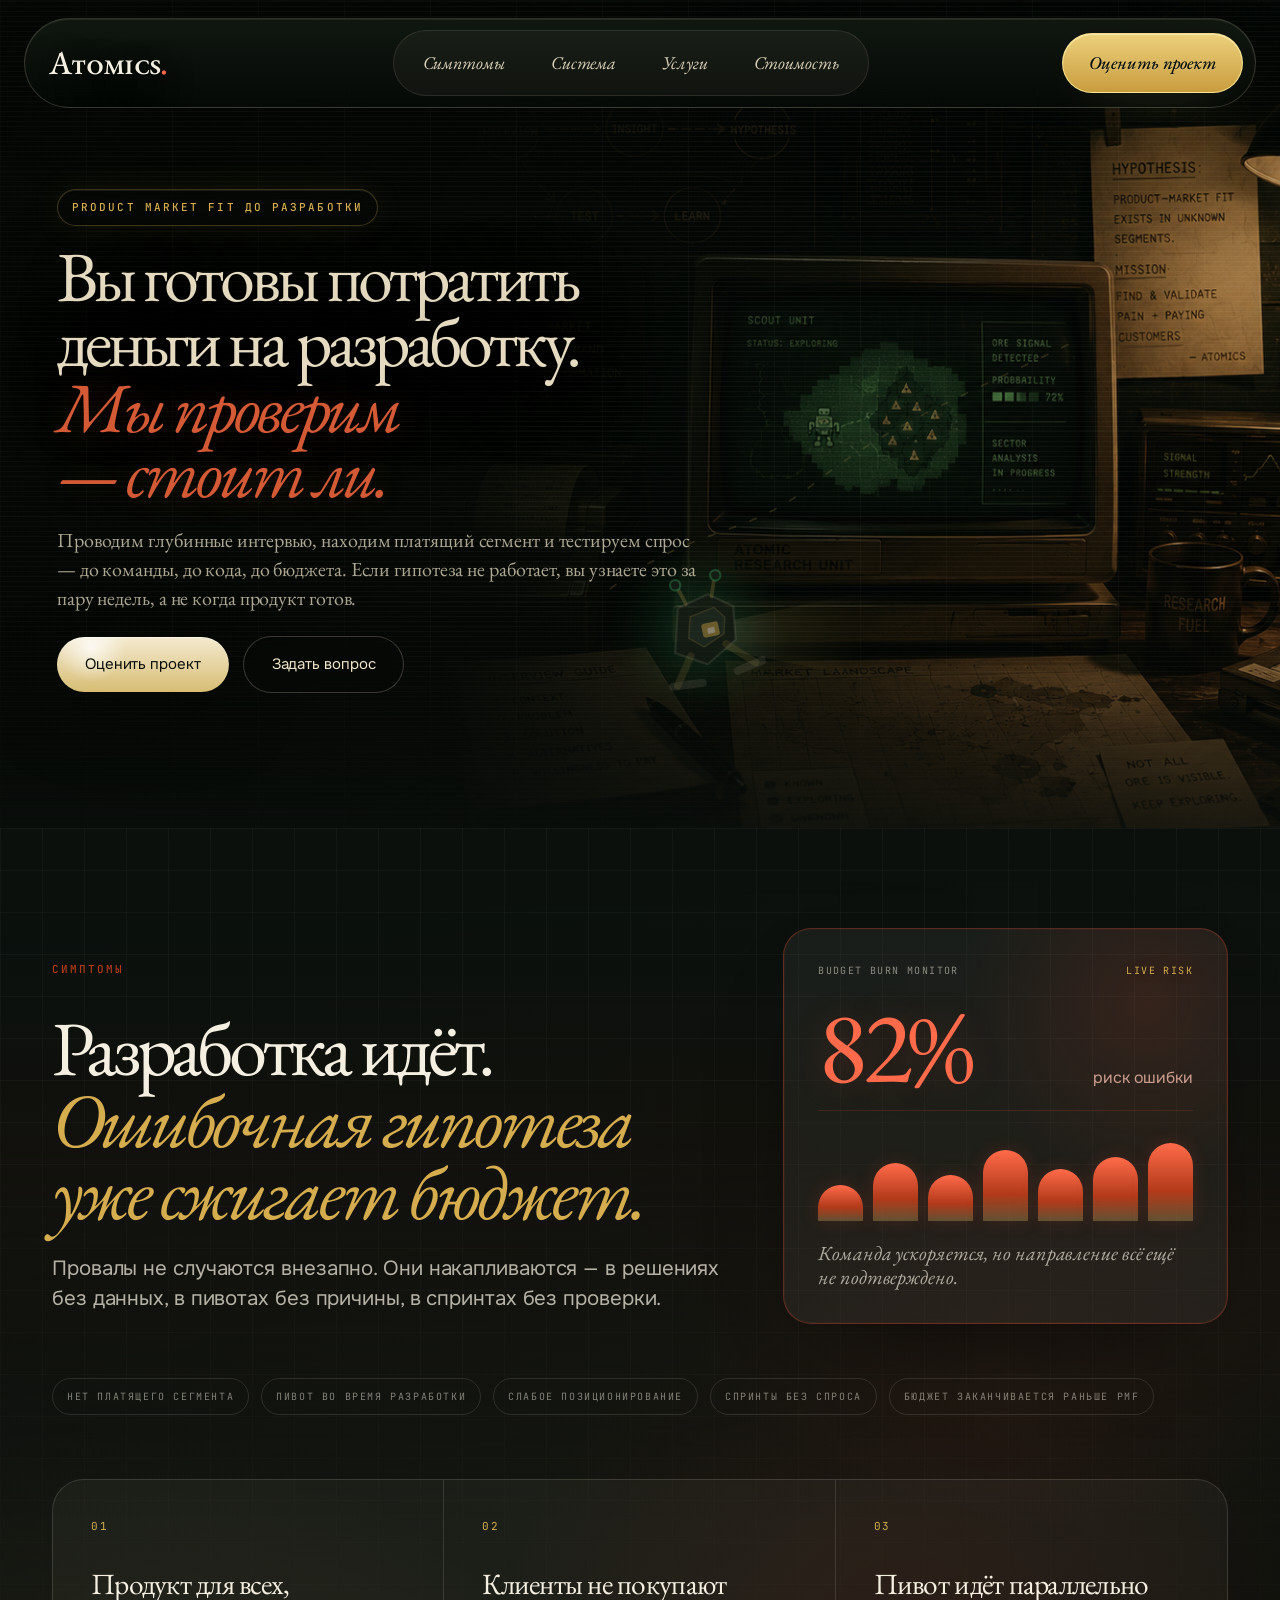
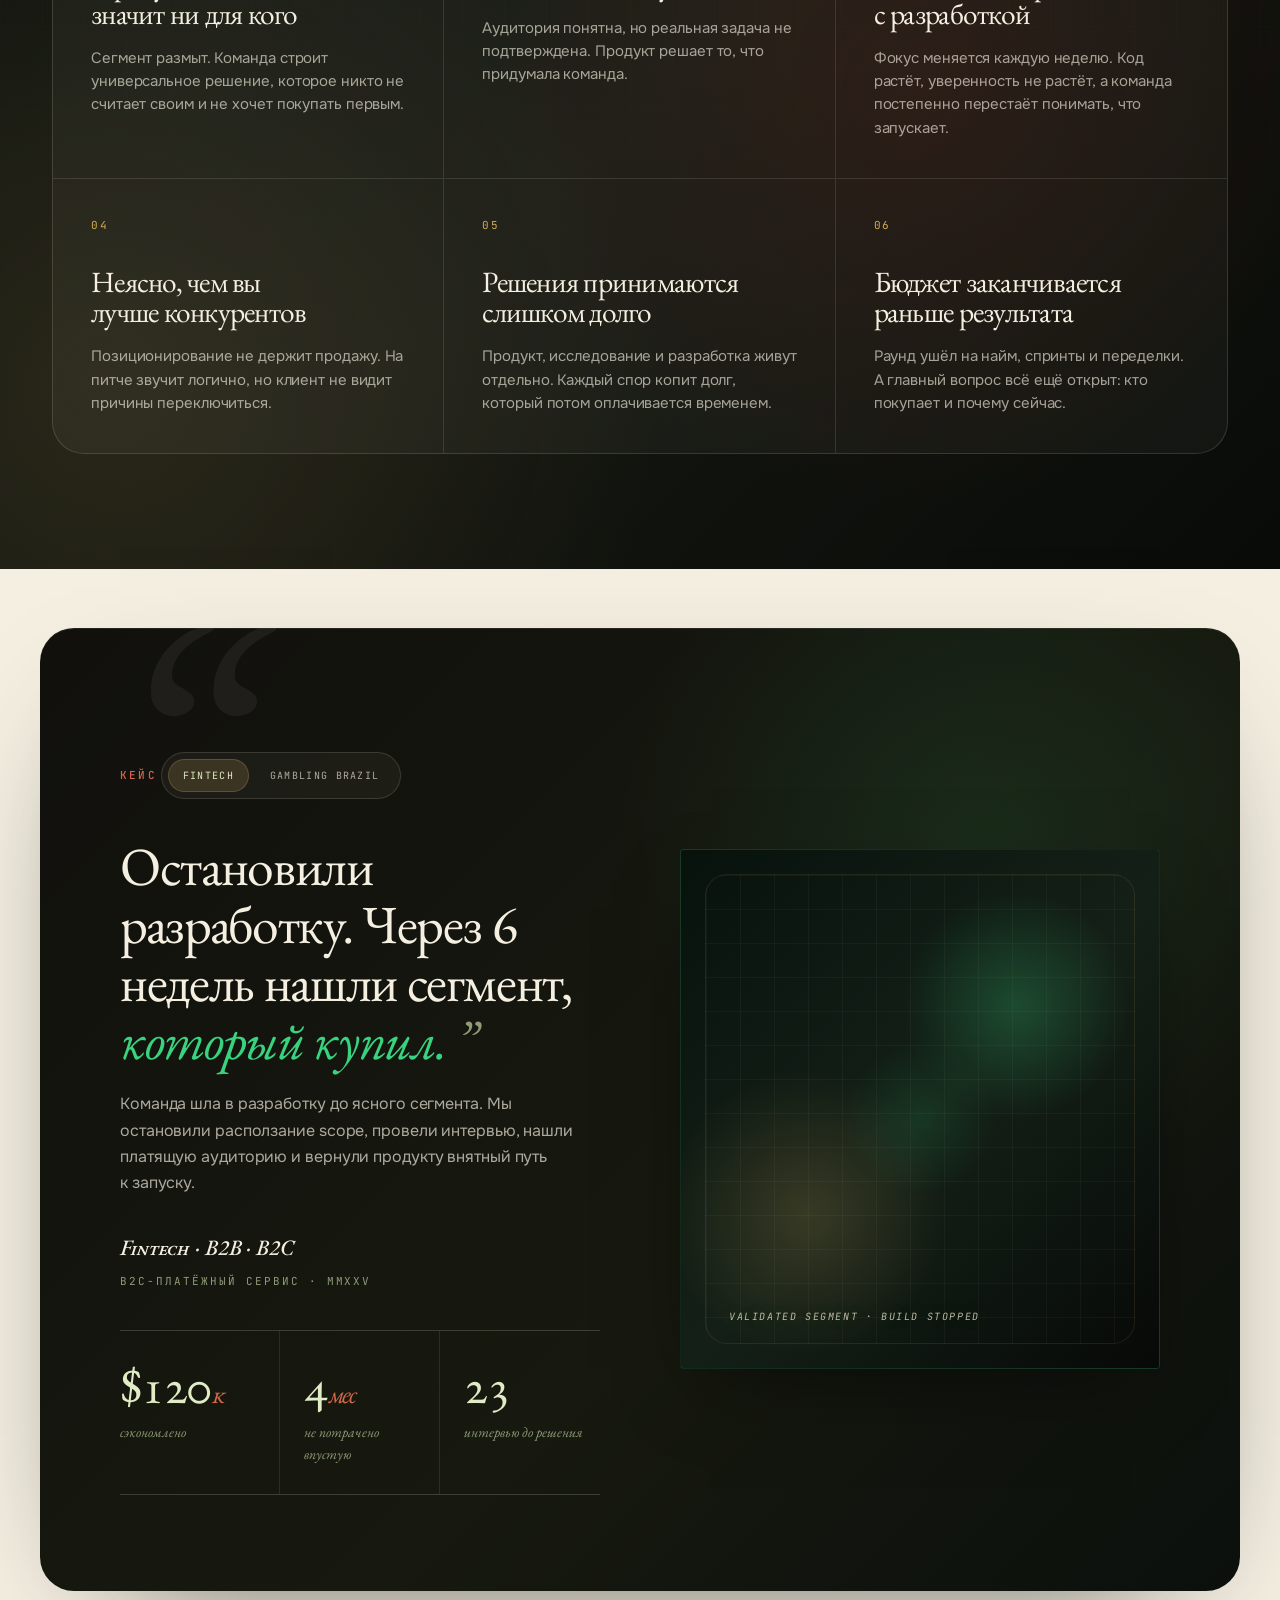
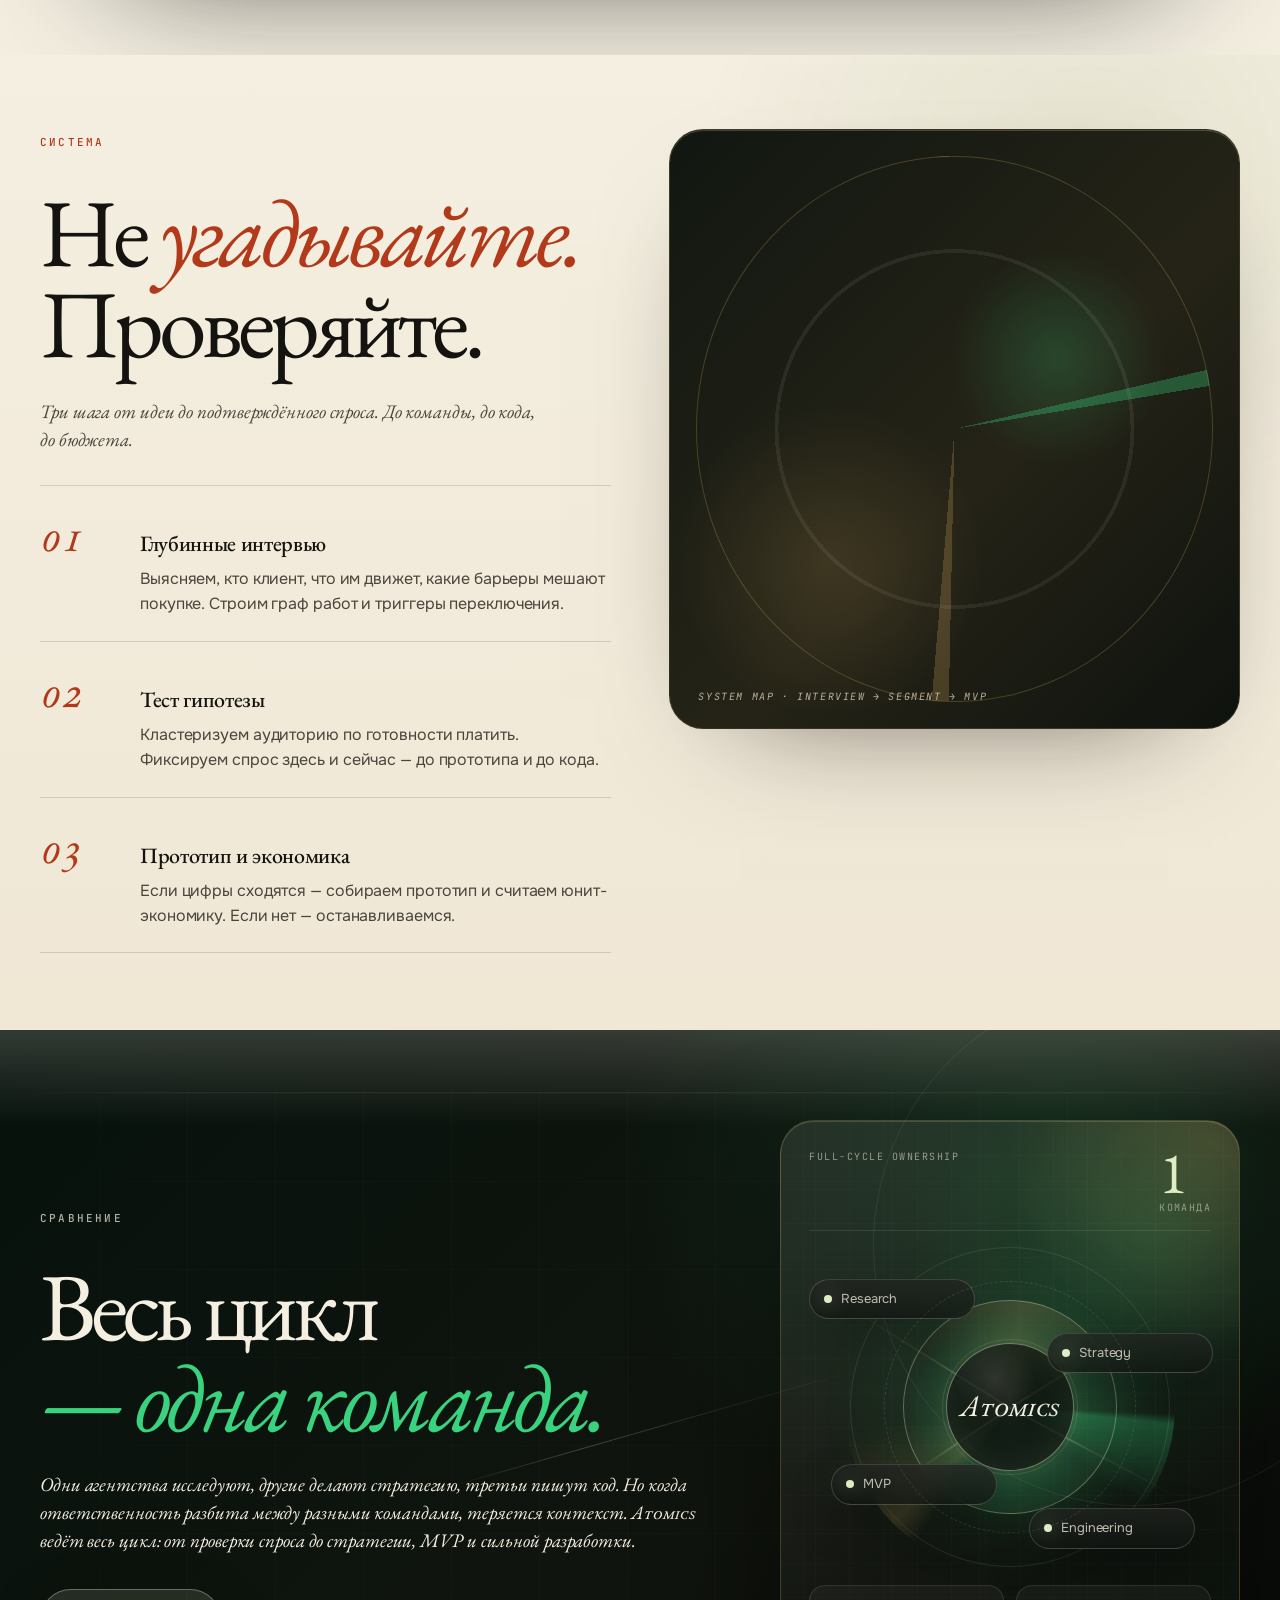
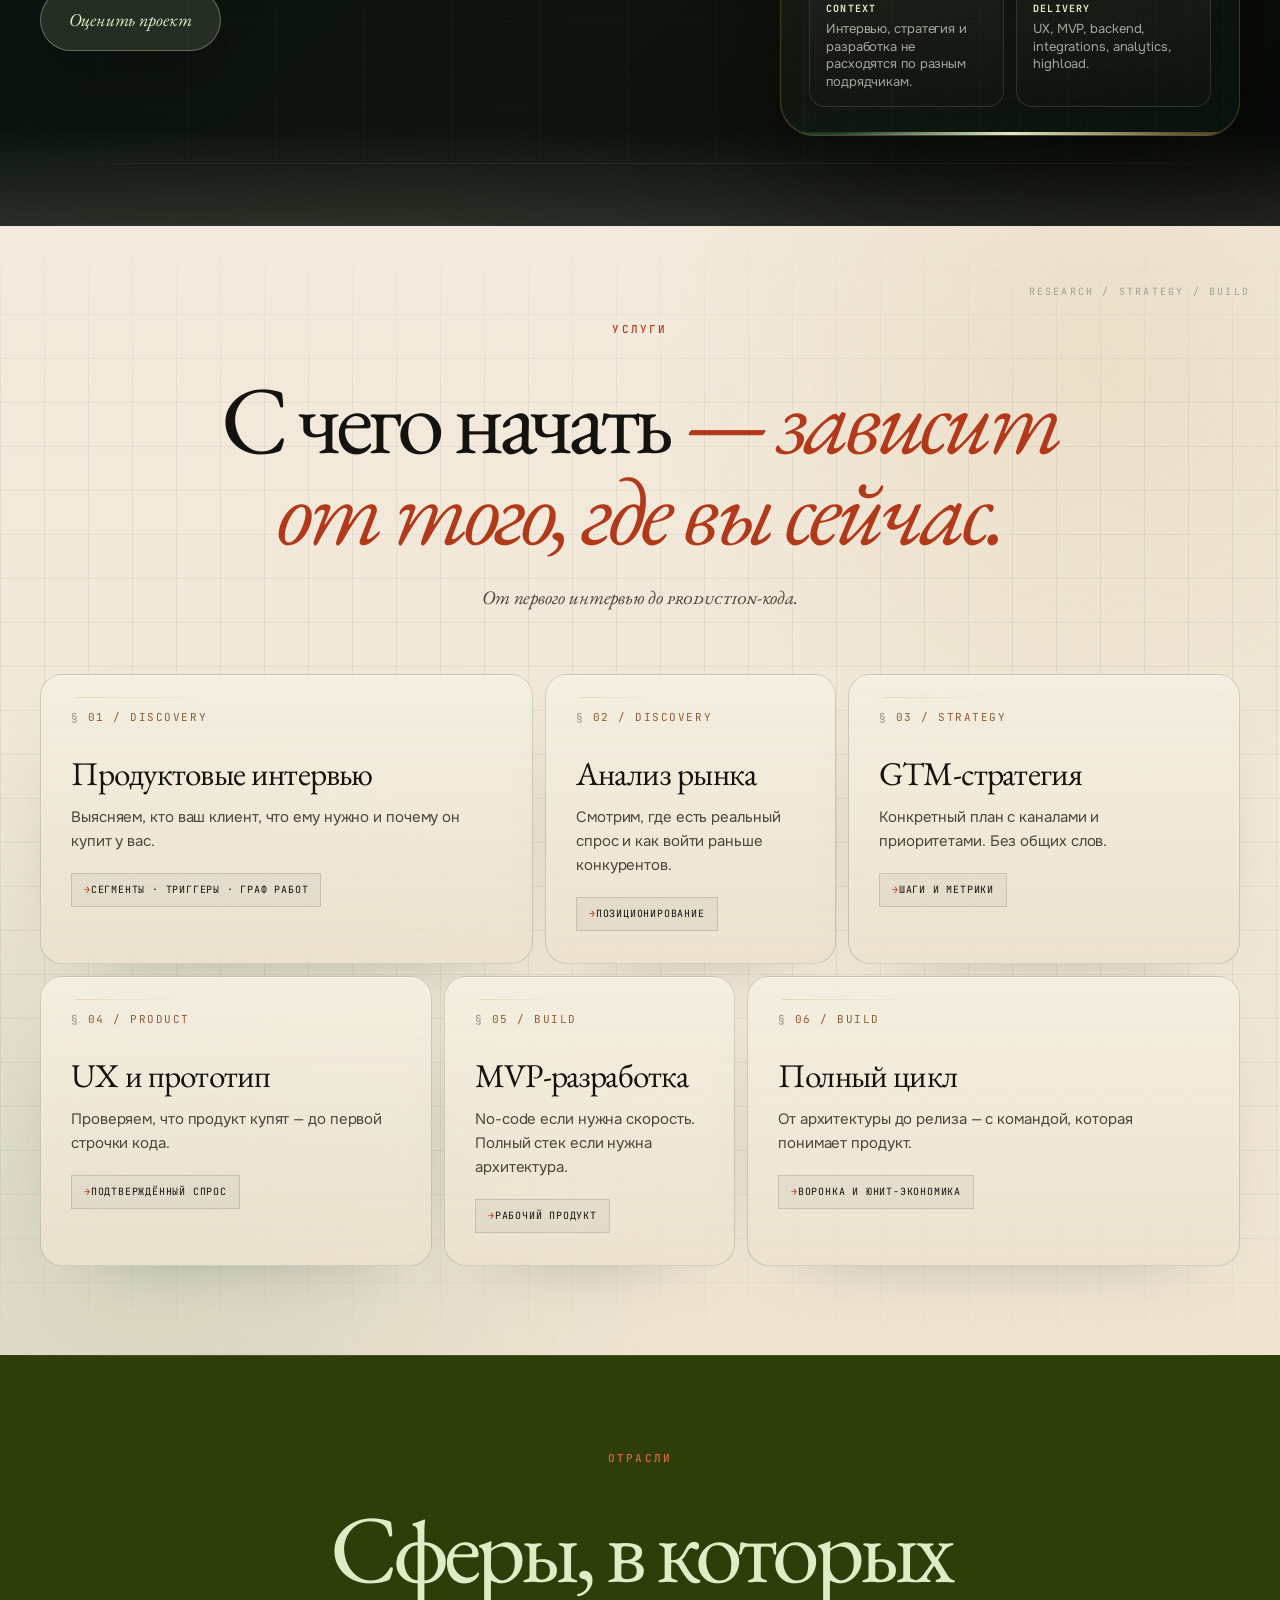
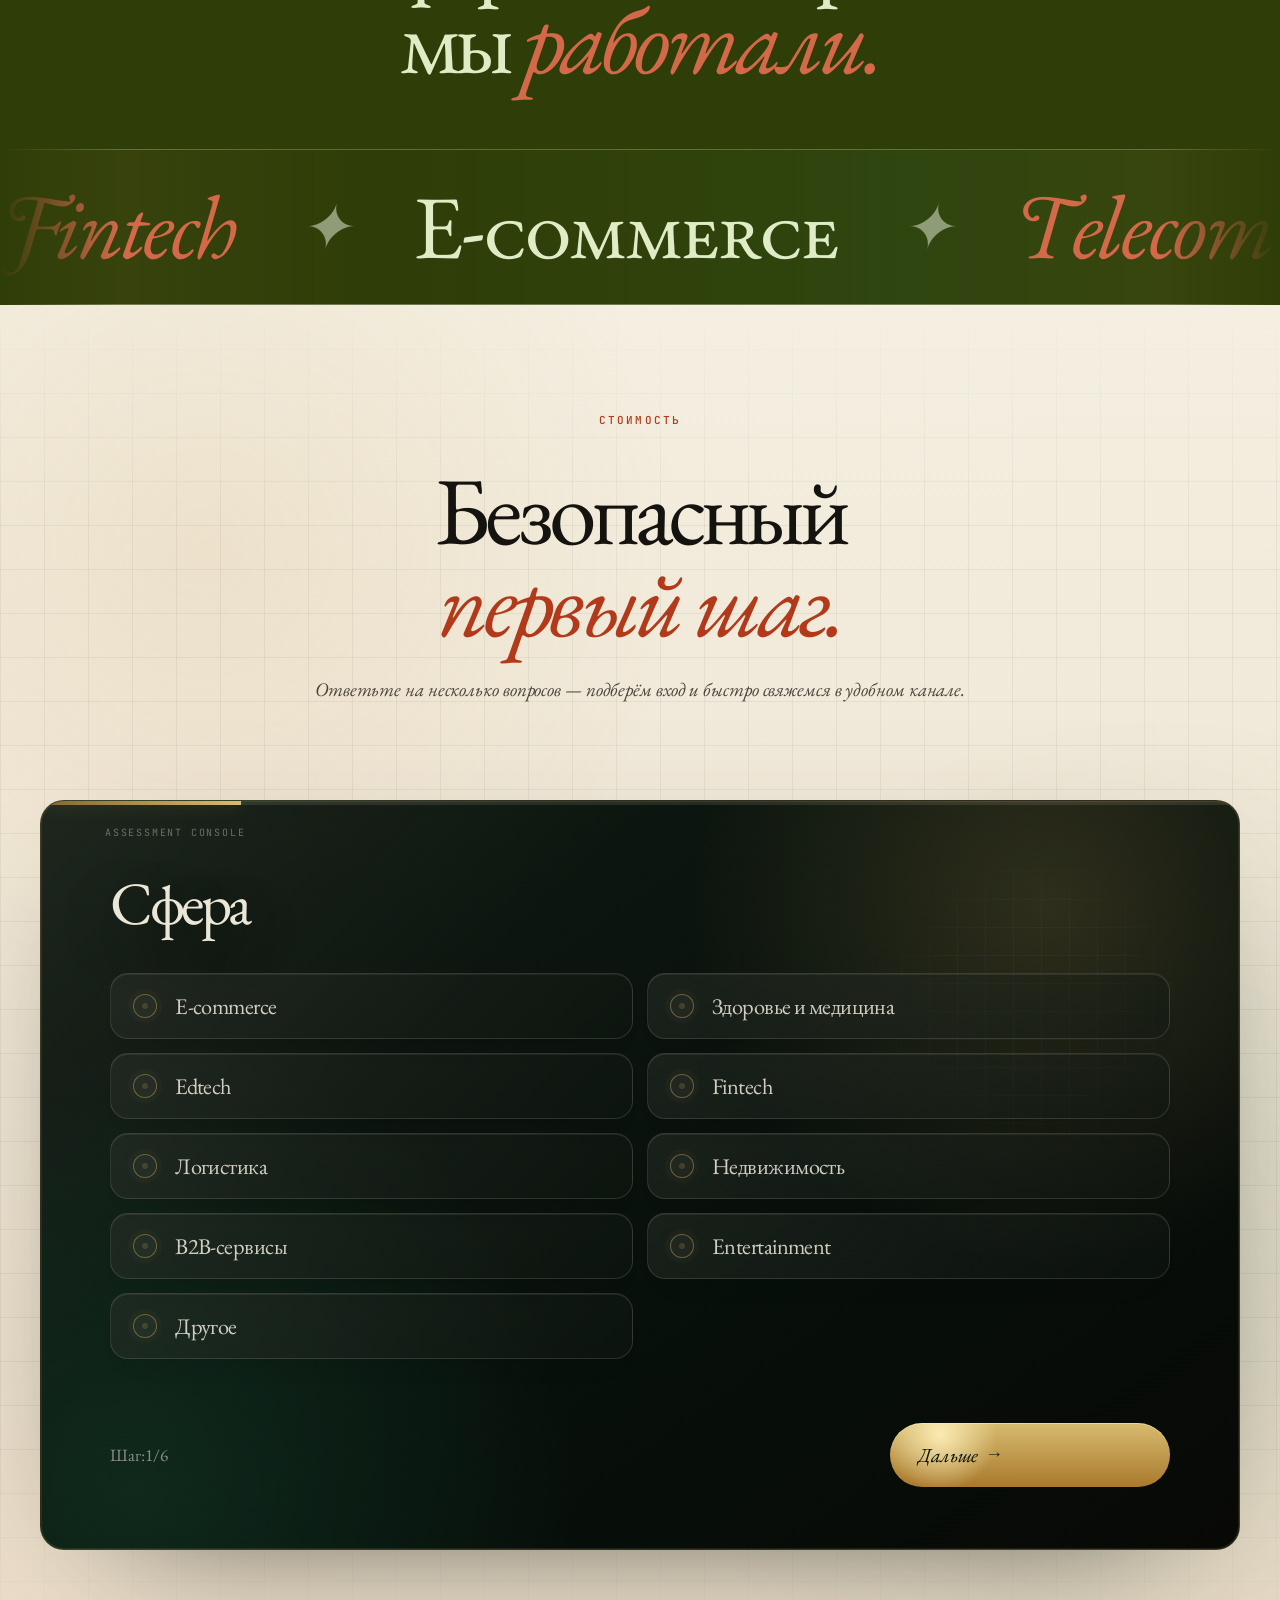
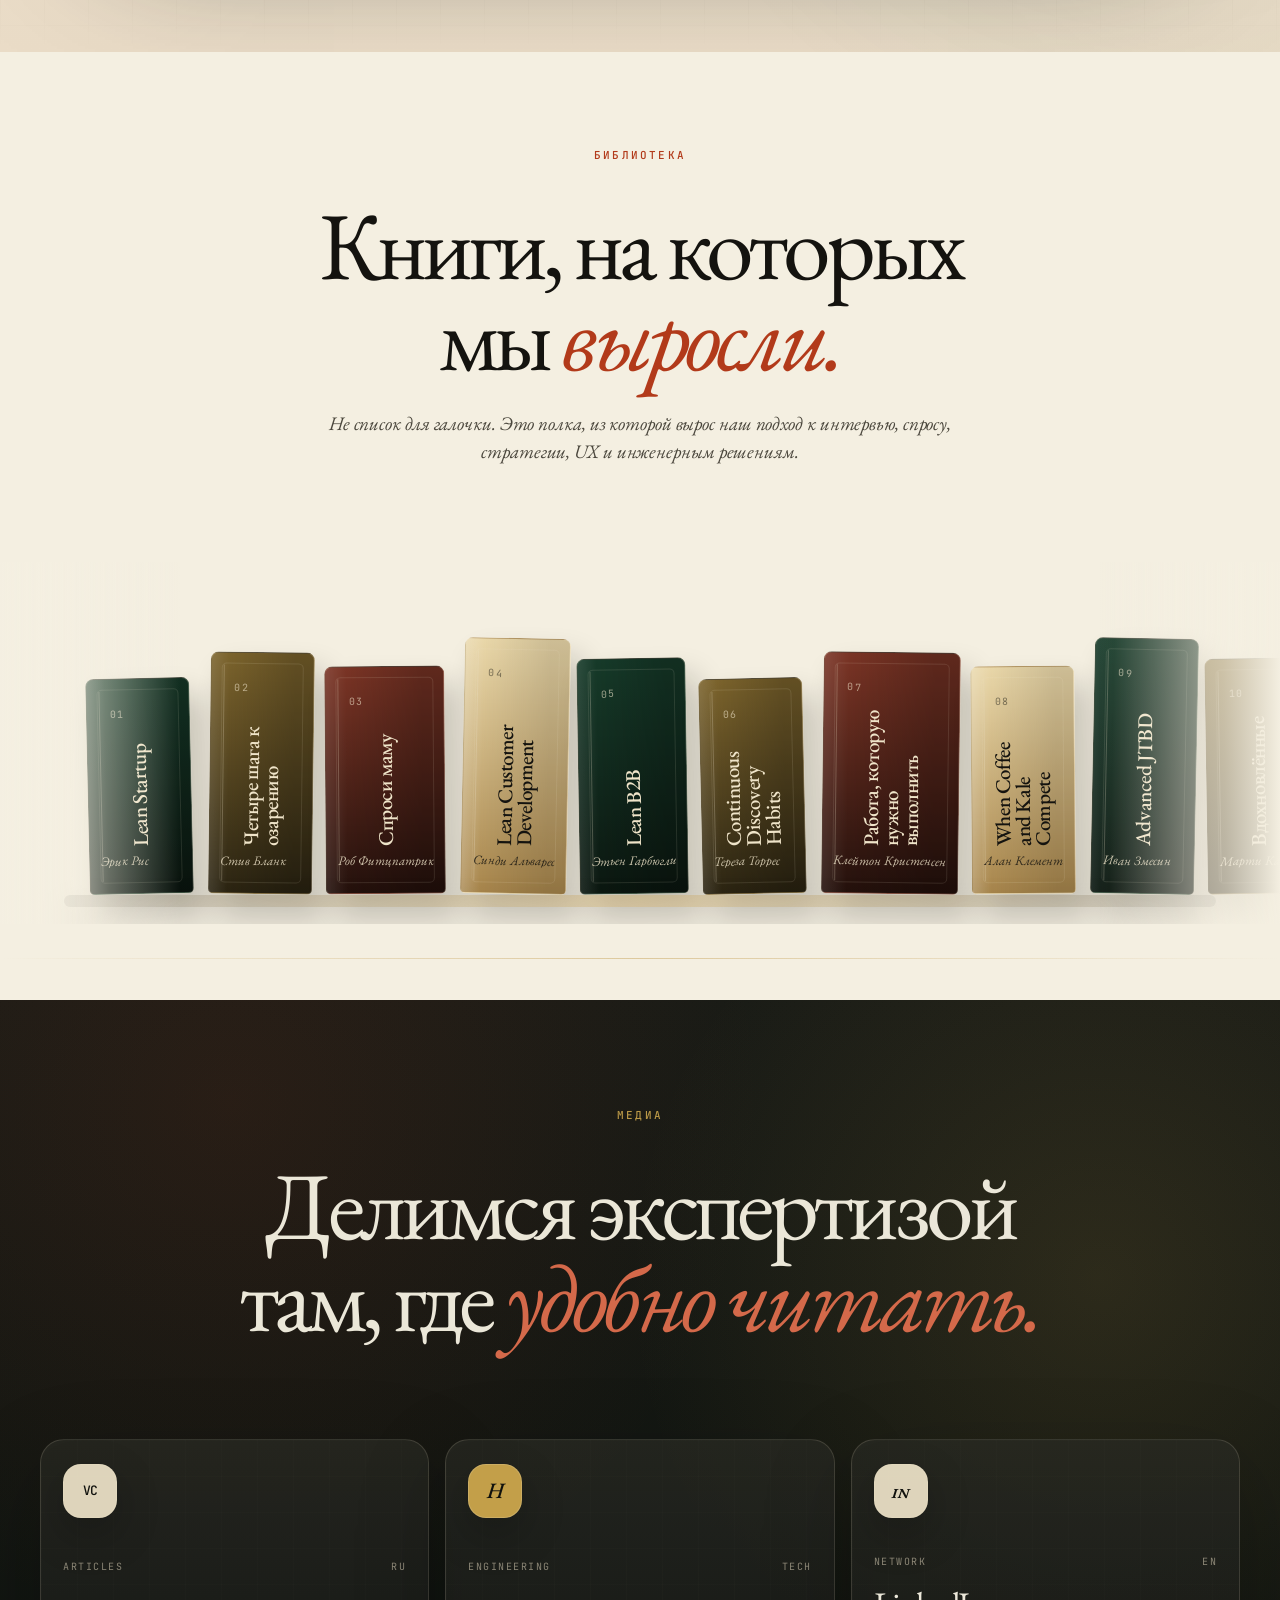
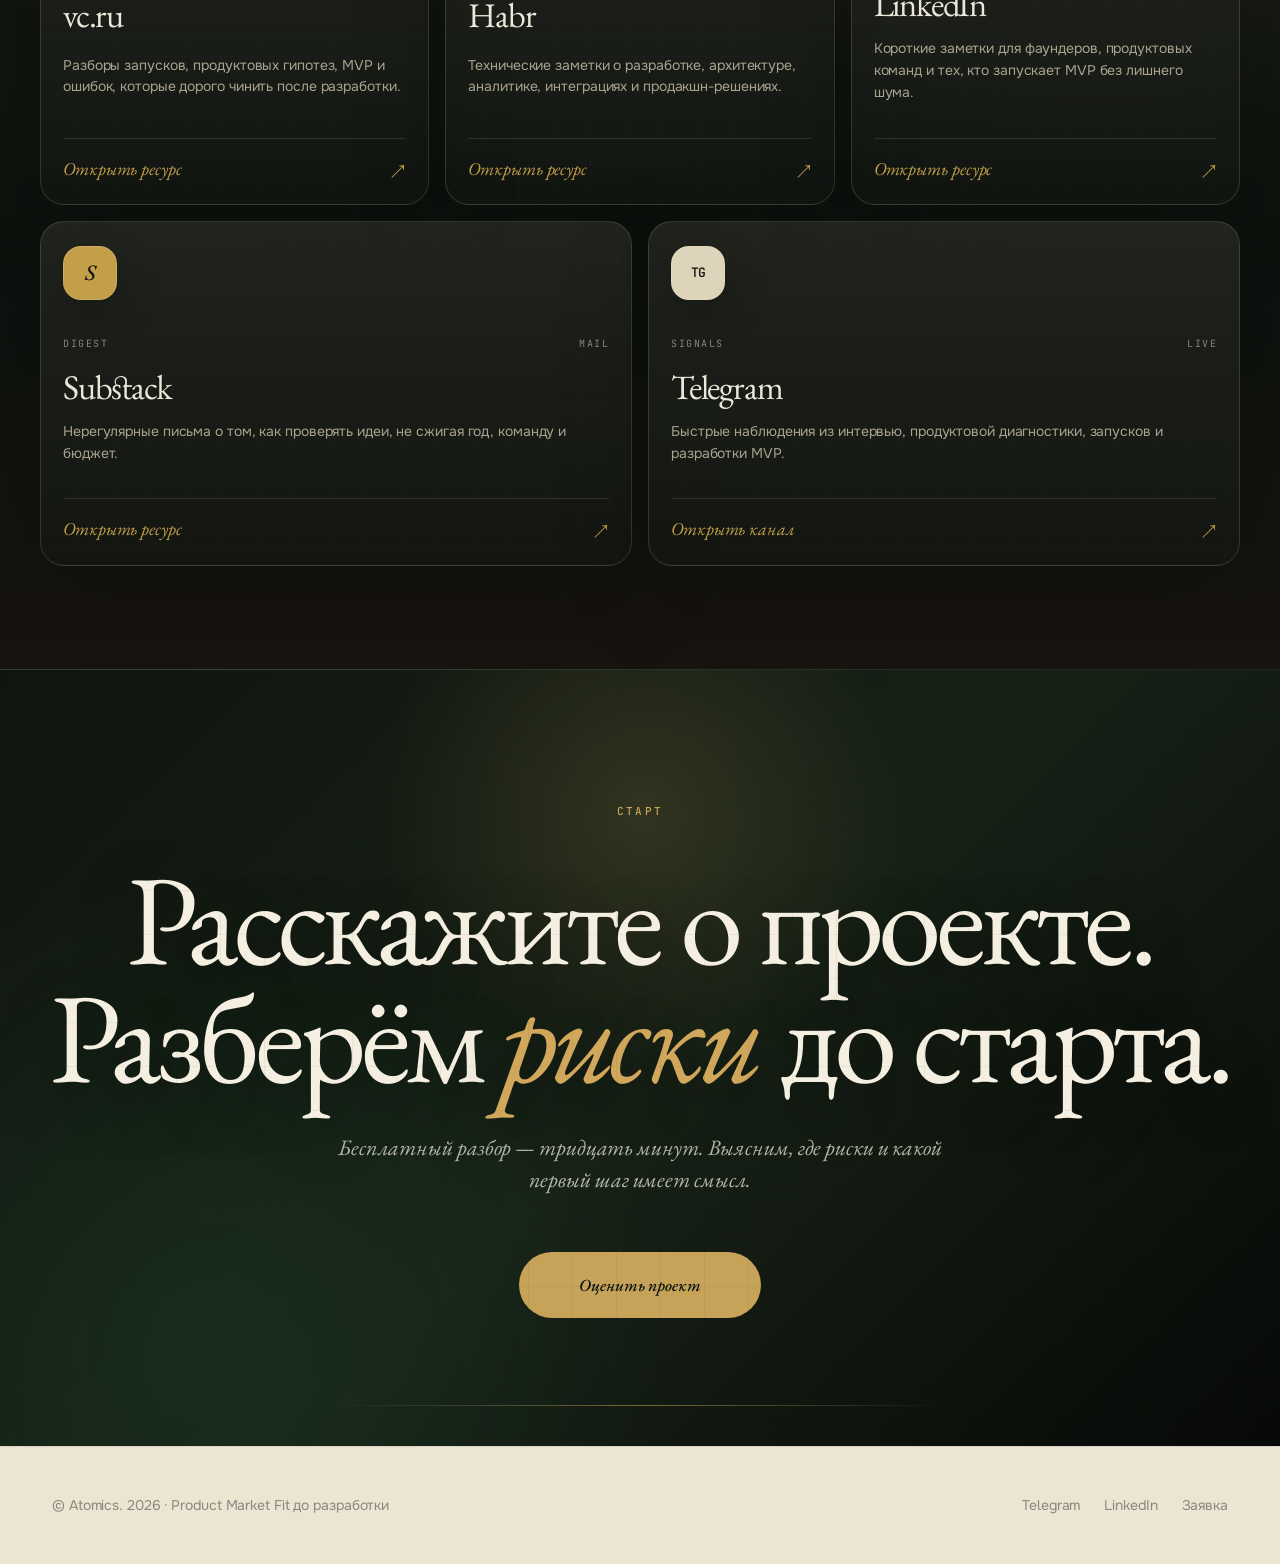
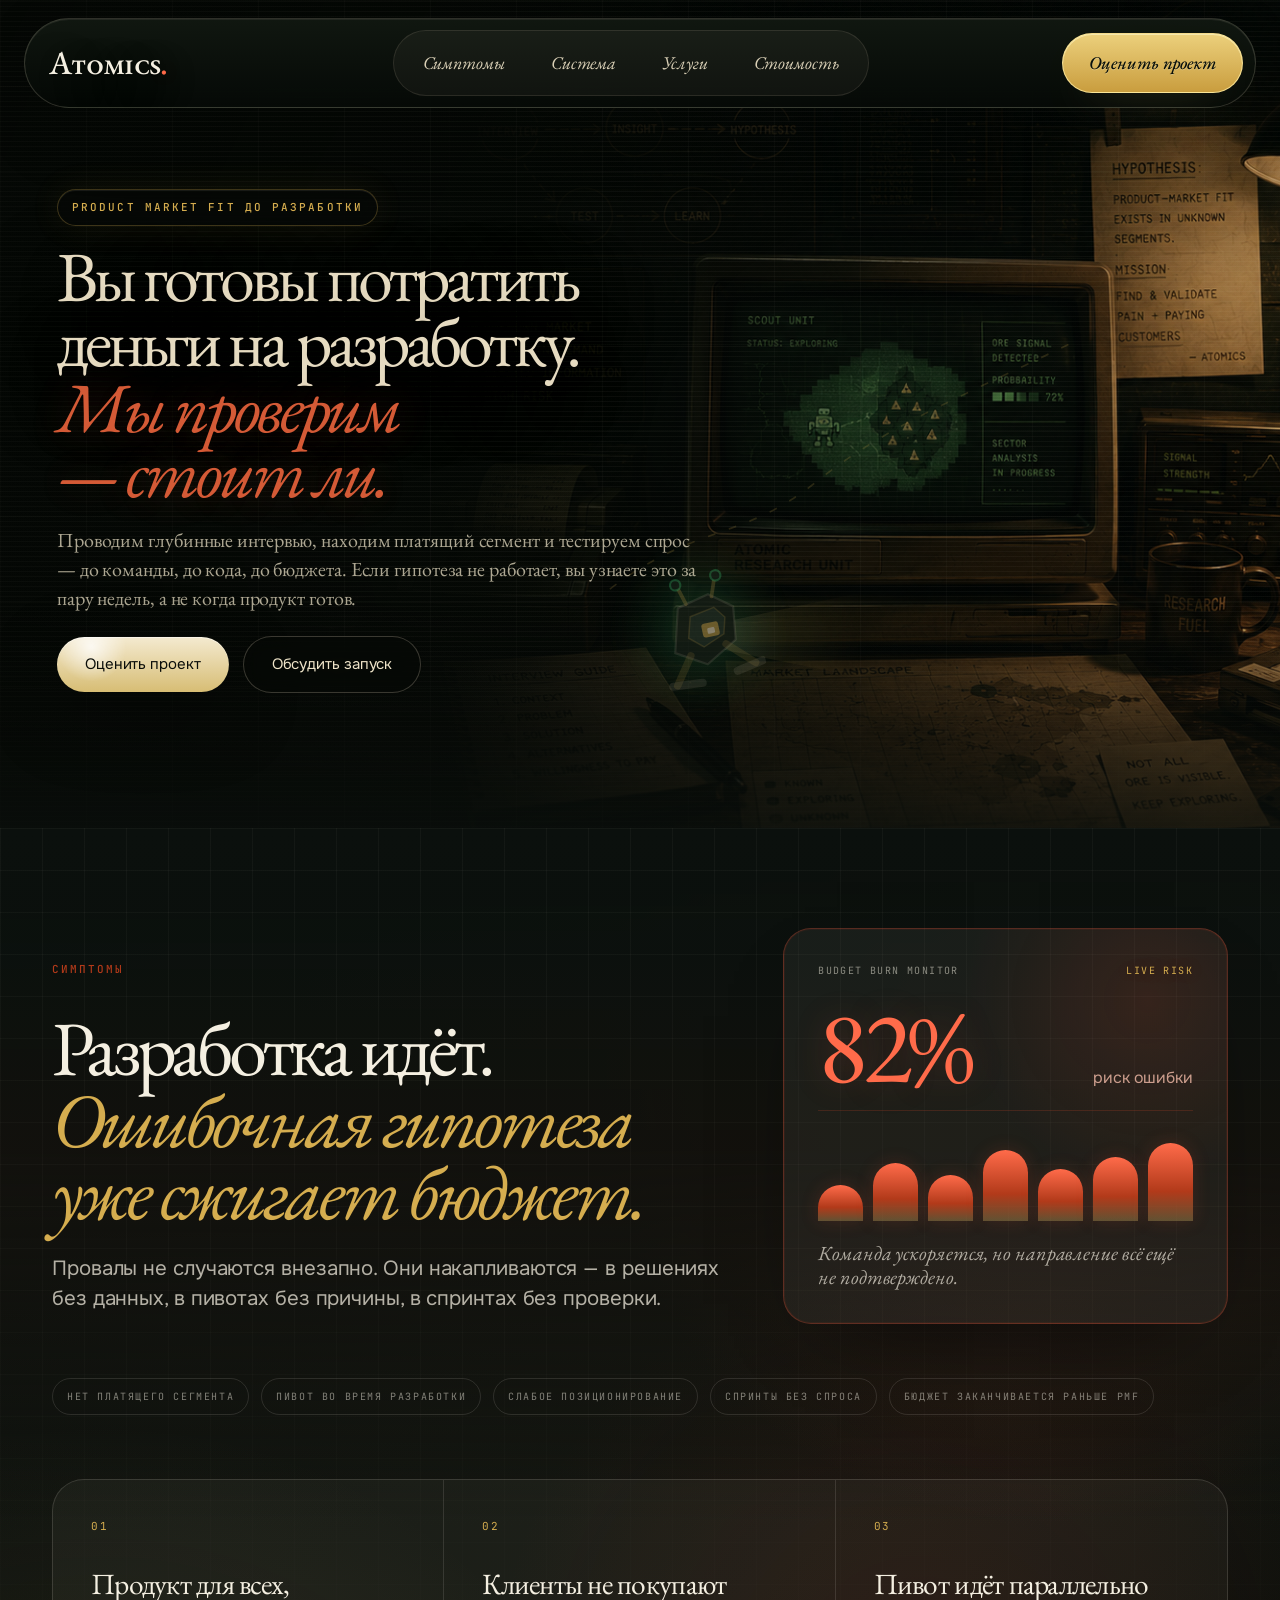
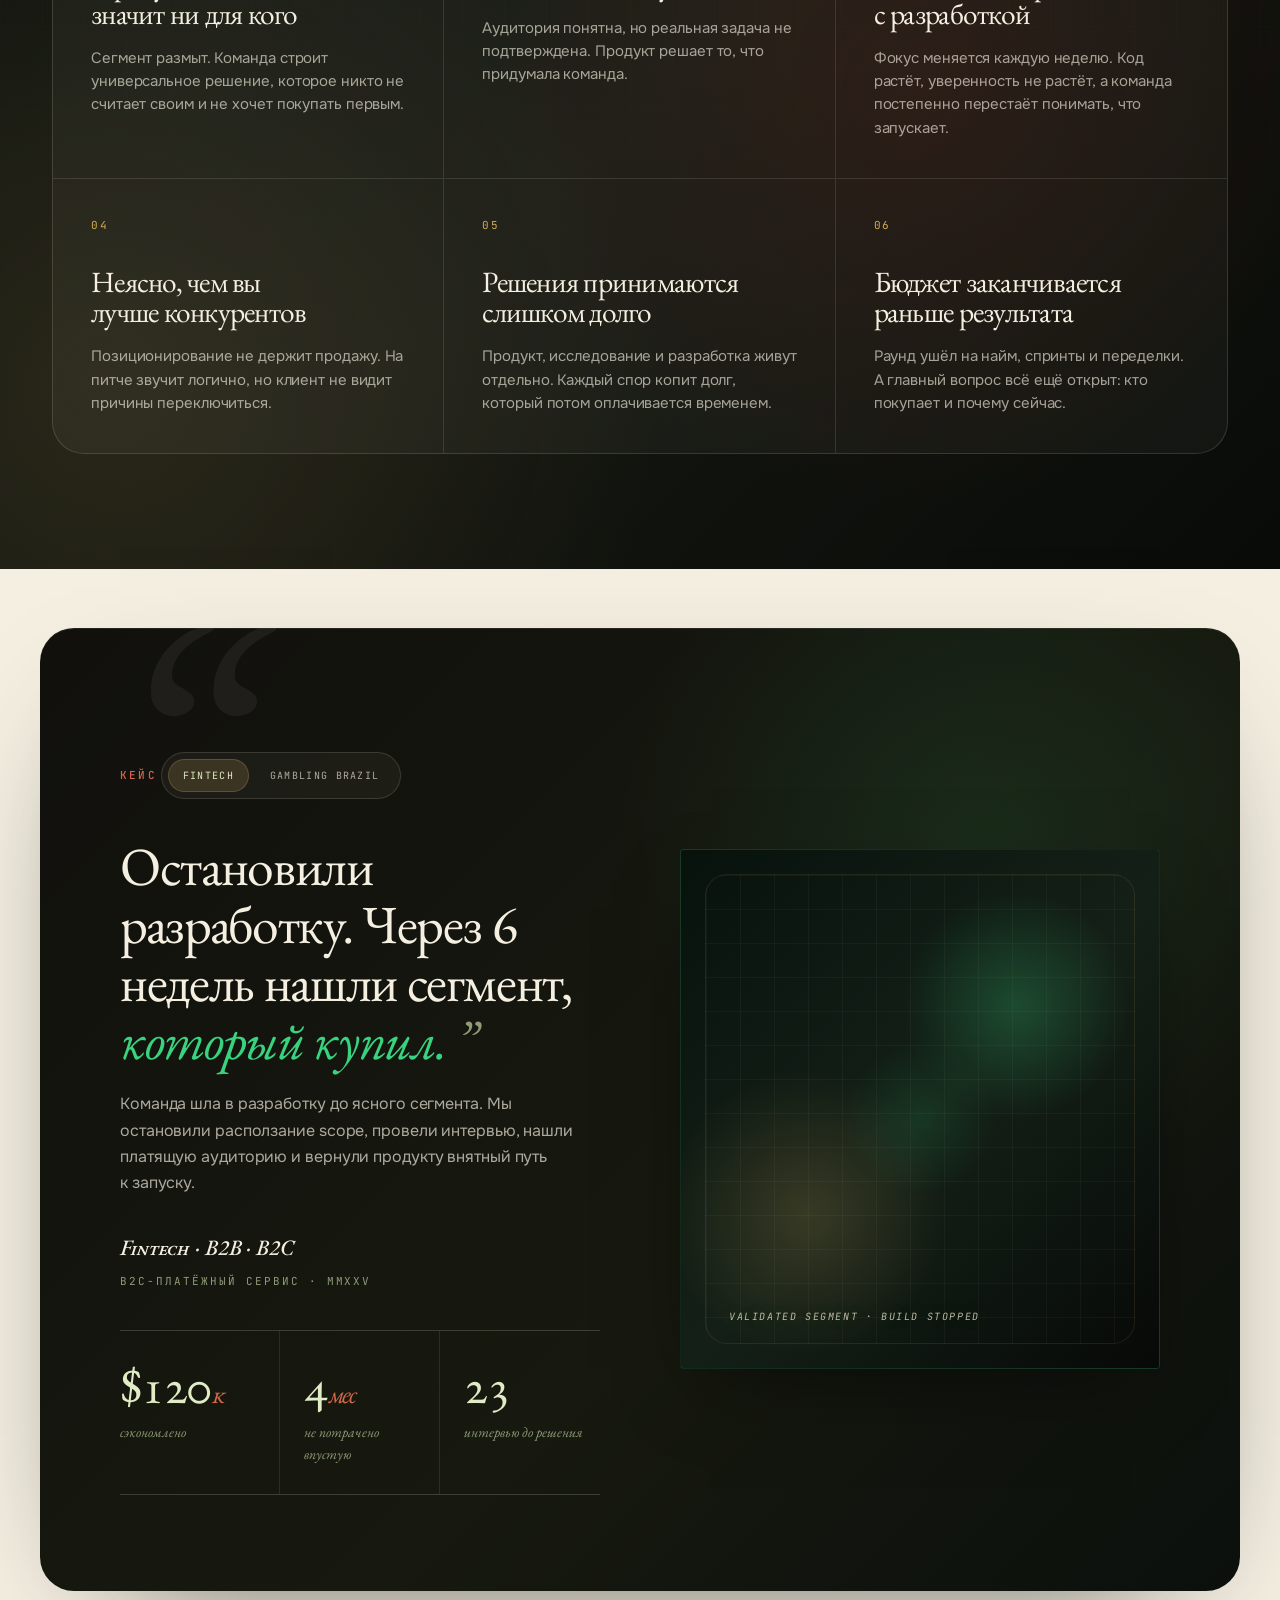
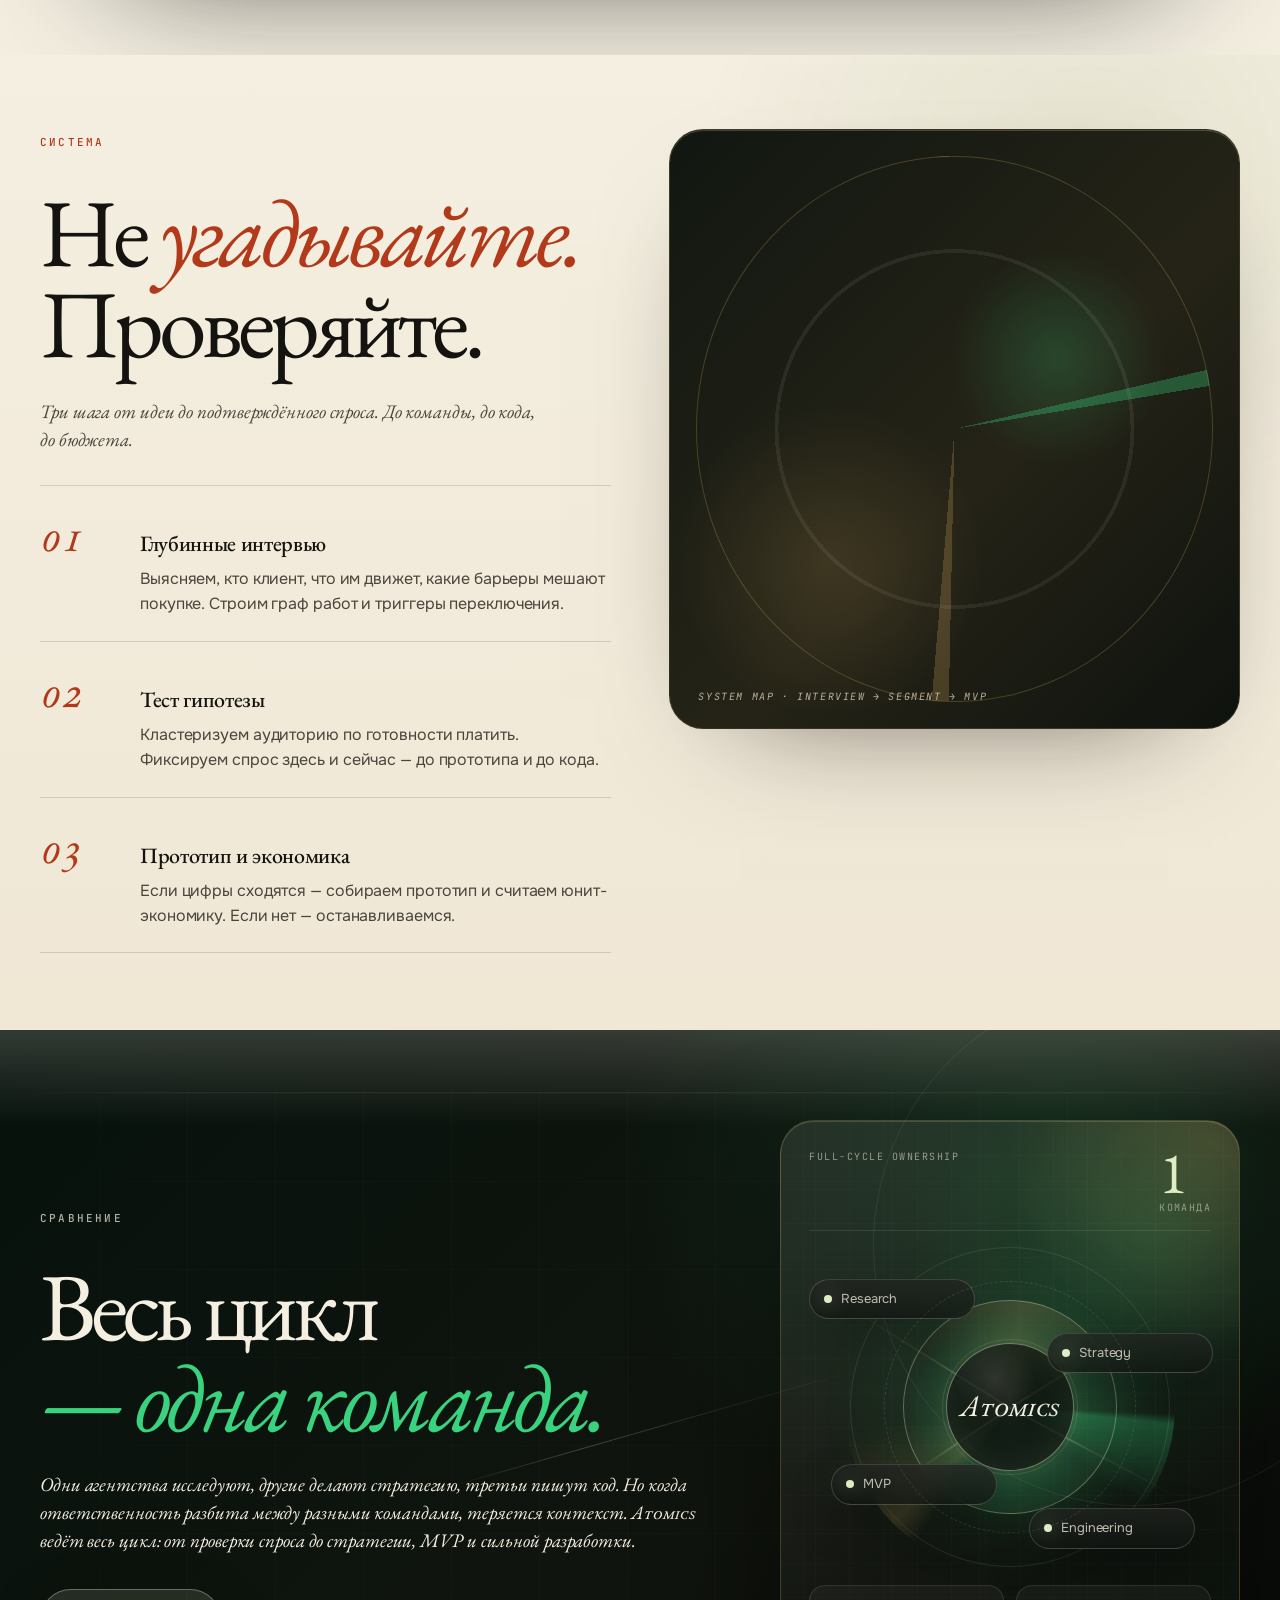
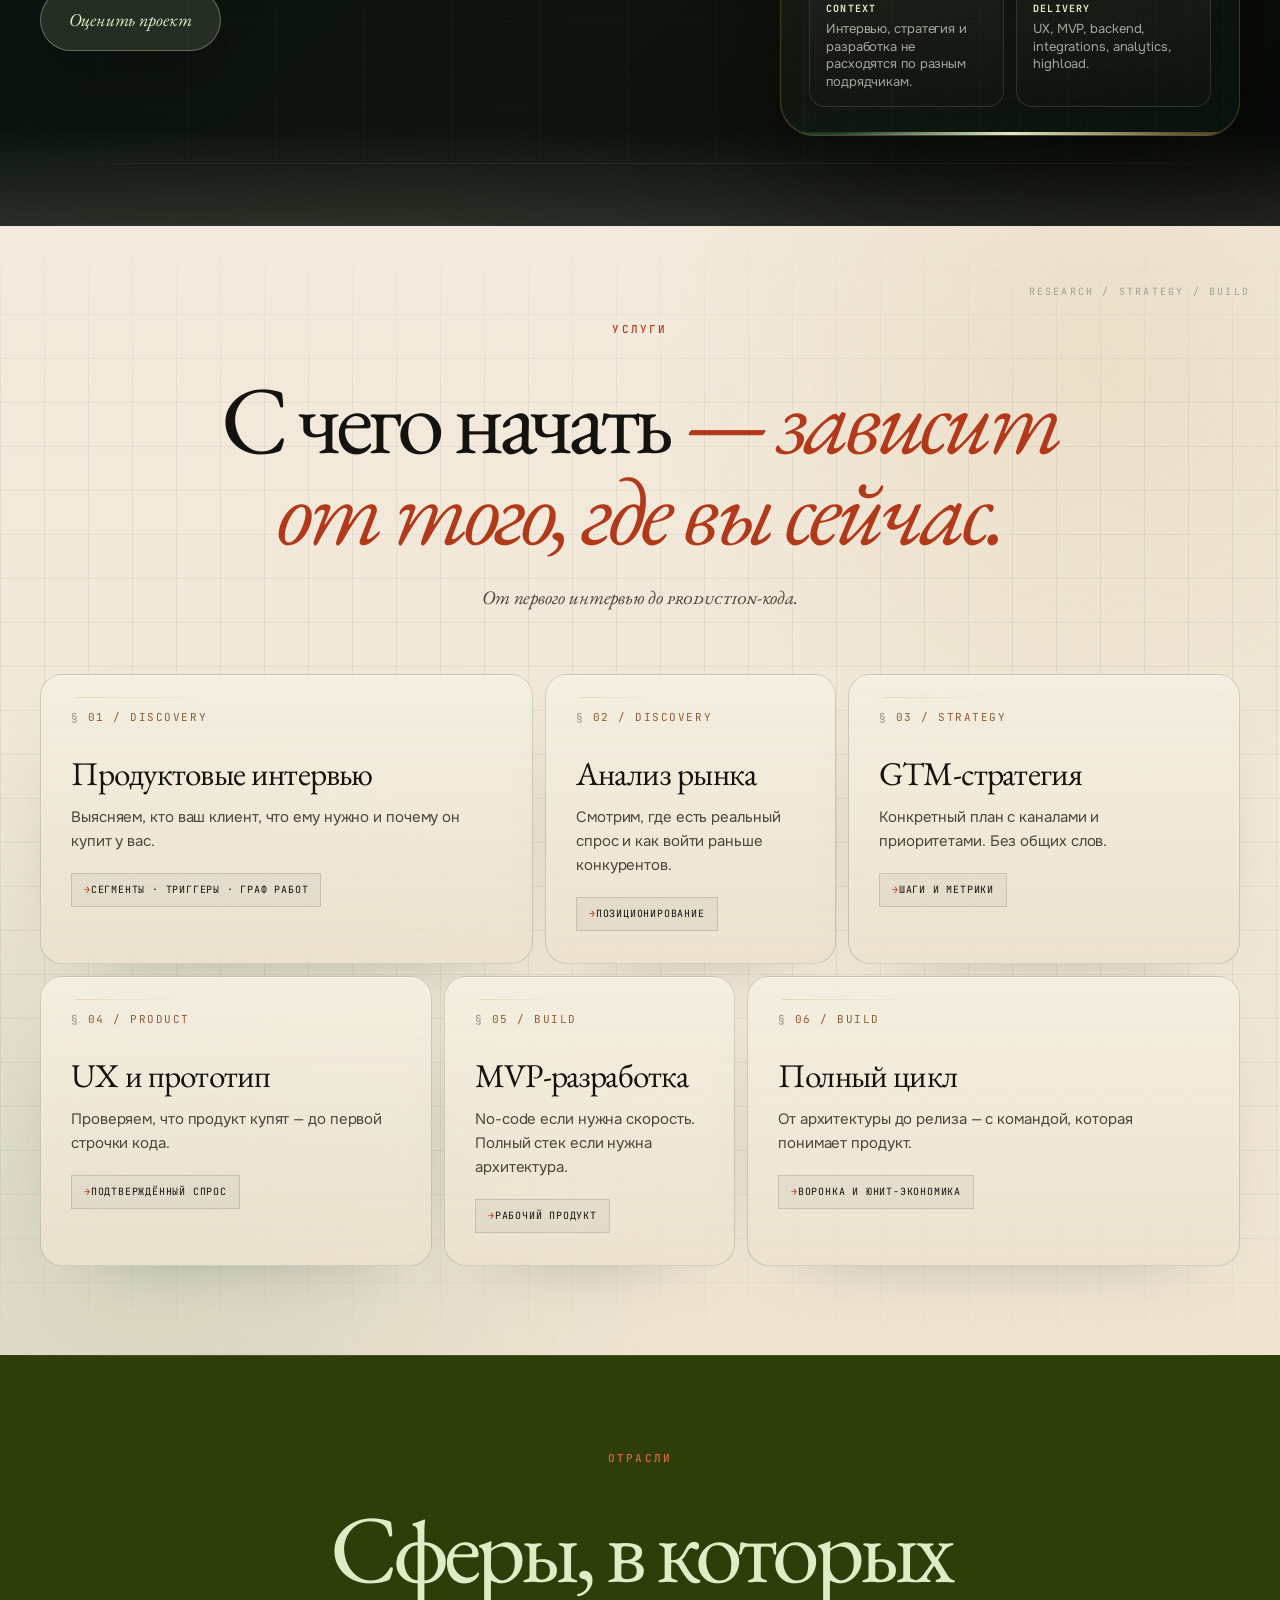
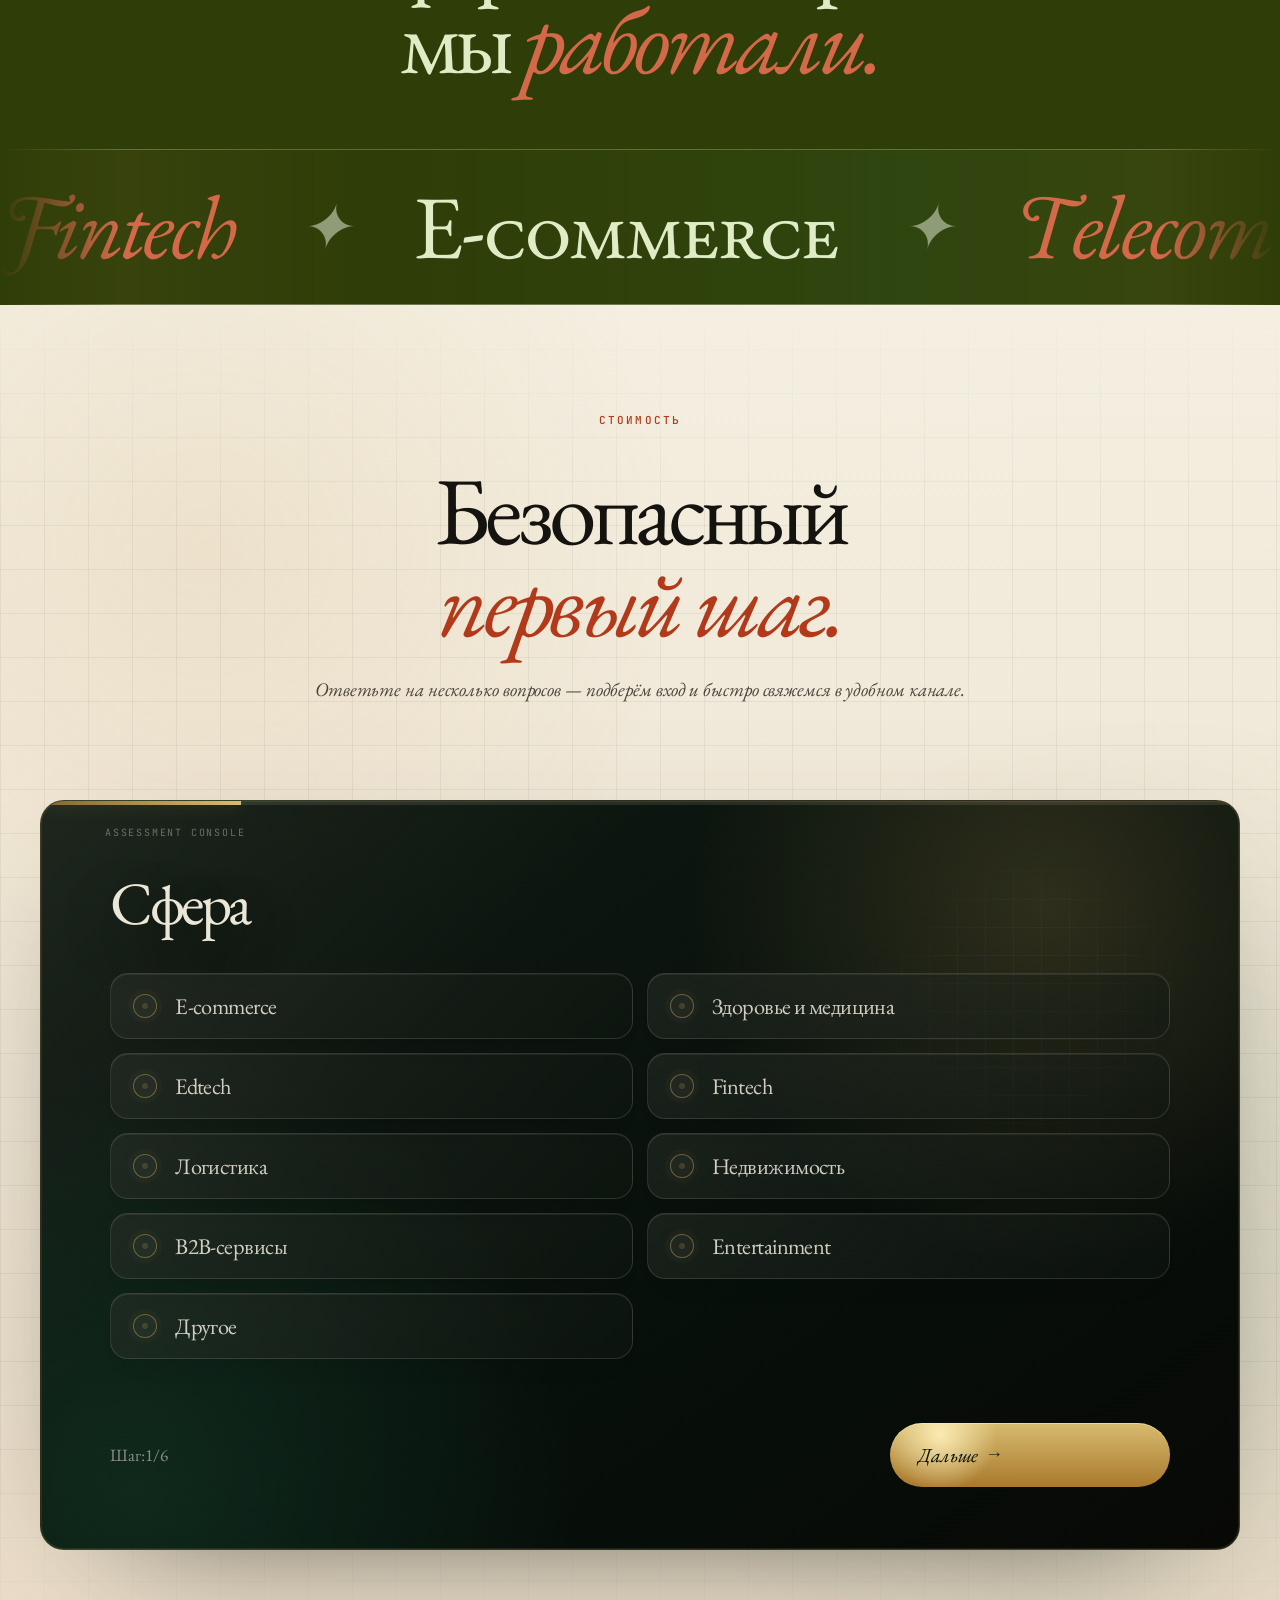
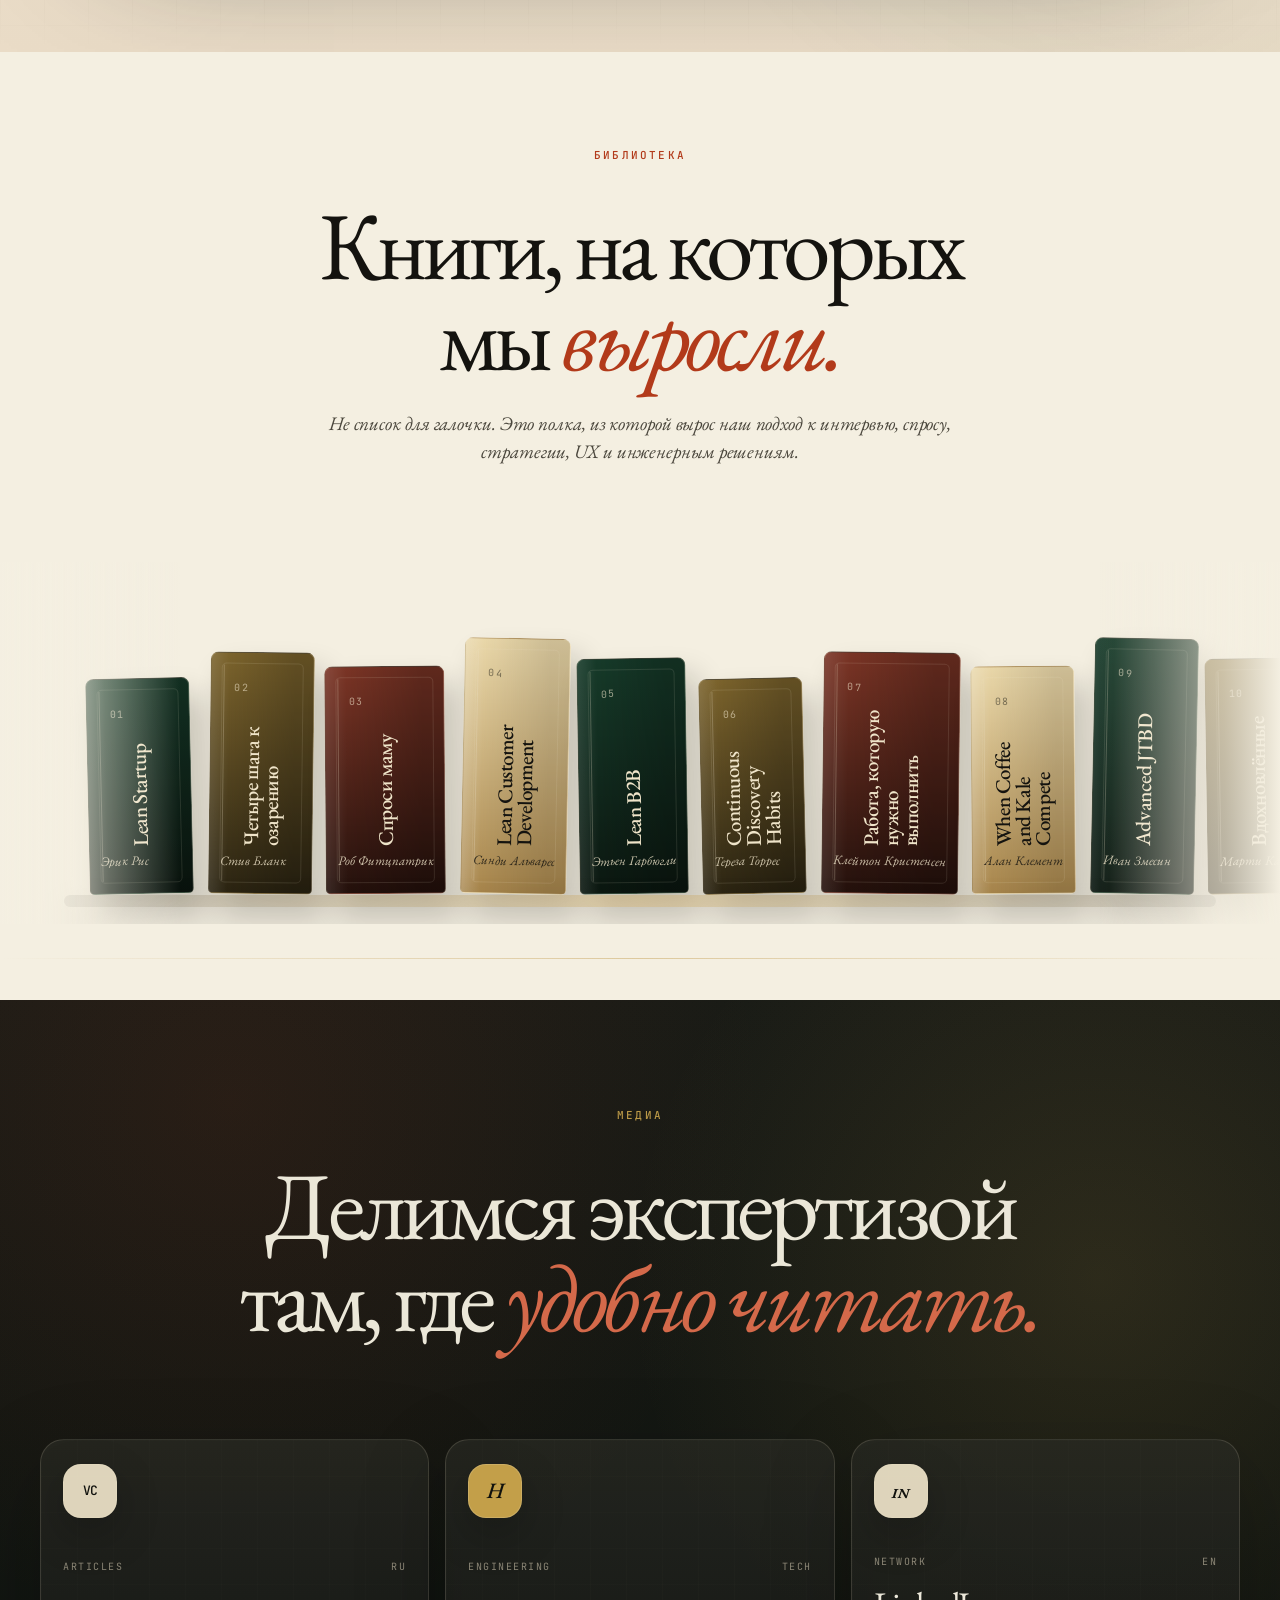
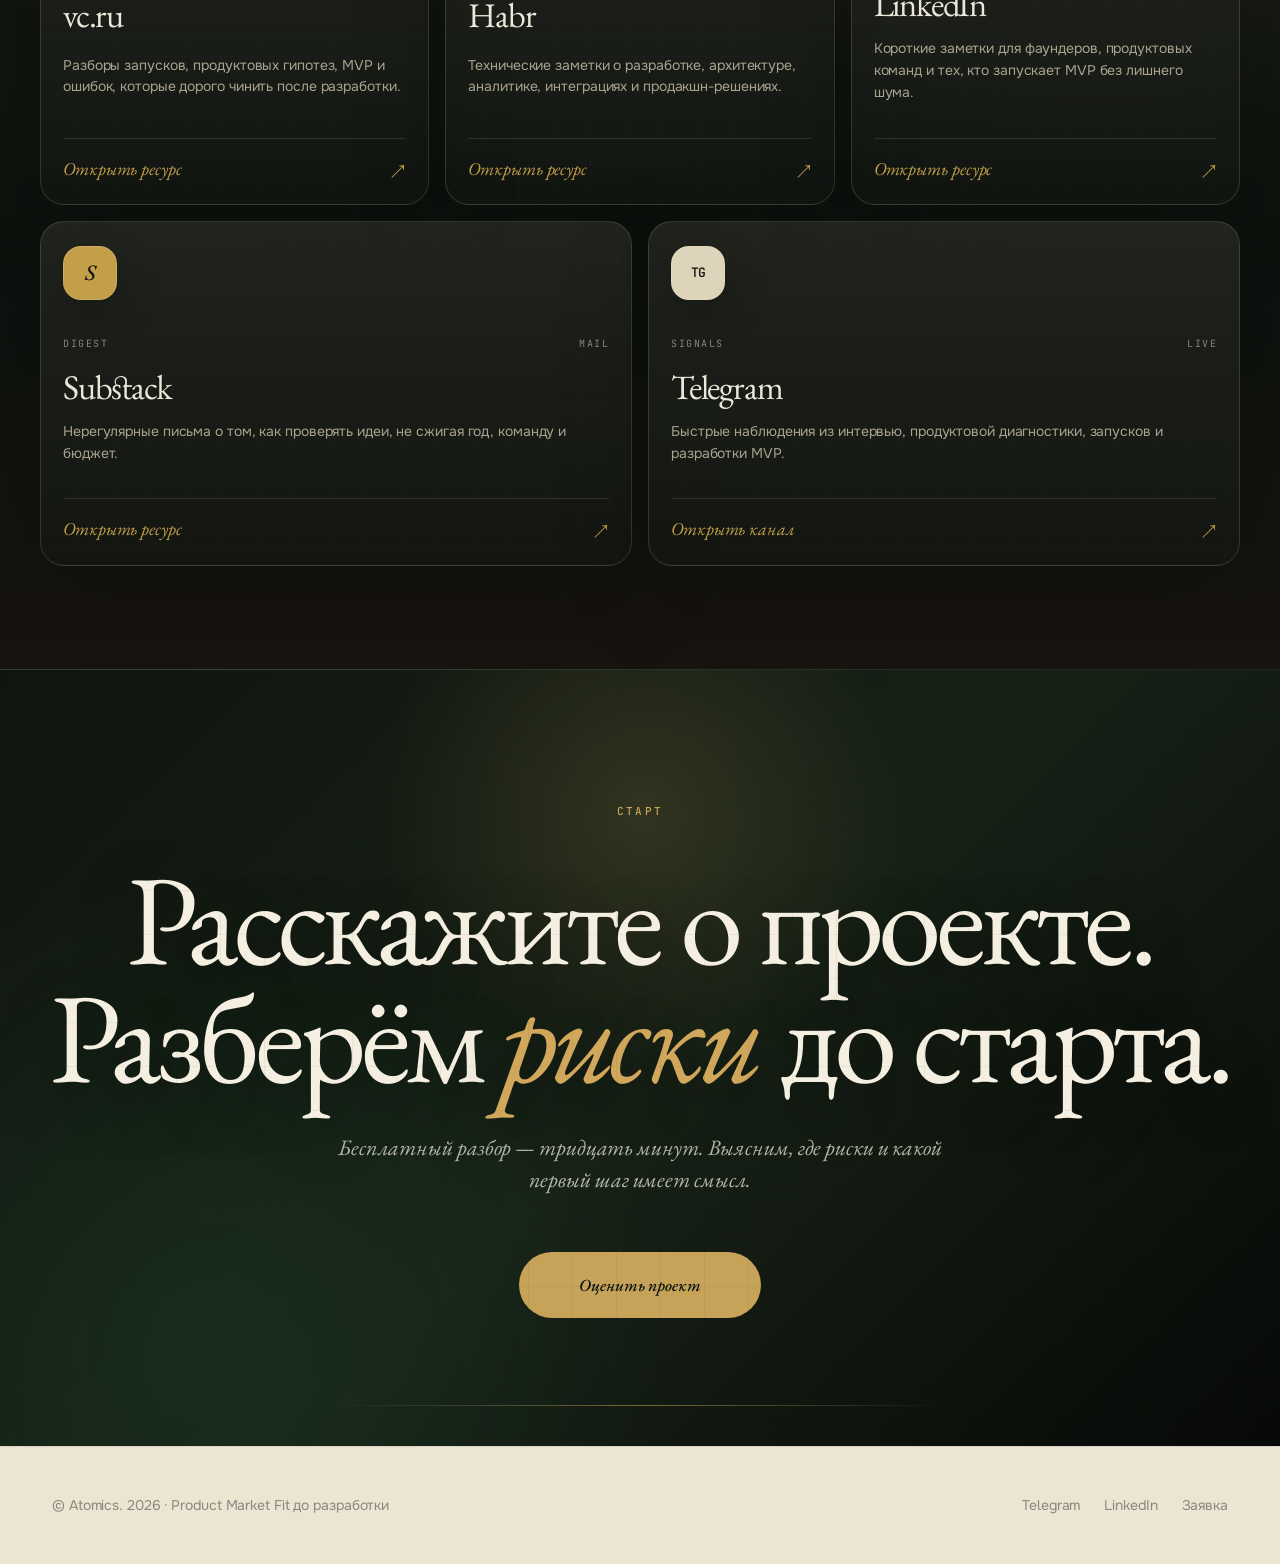
